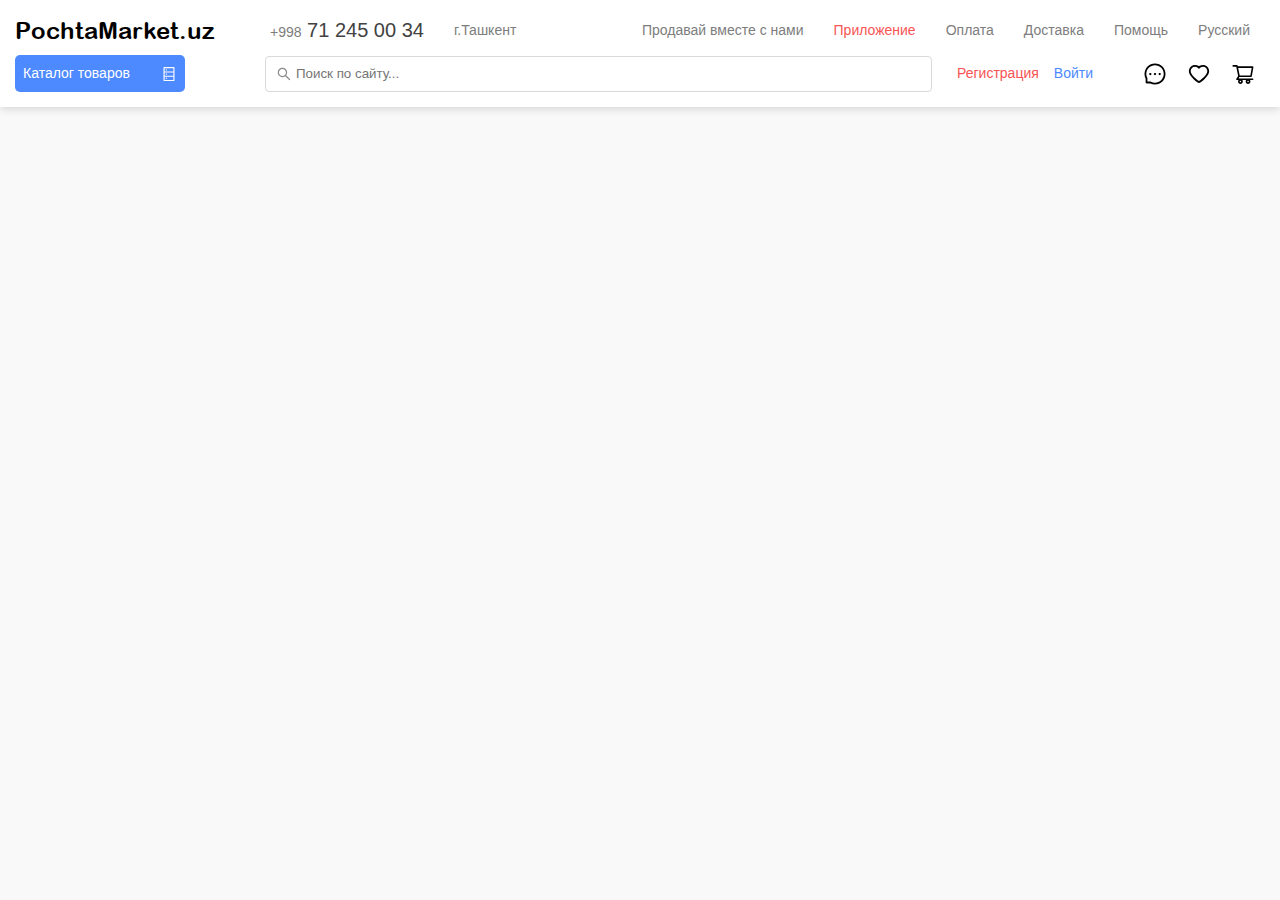
==== login.html @ d6df031e "1" ====
<!DOCTYPE html>
<html lang="ru">

<head>
    <meta name="viewport" content="width=device-width, initial-scale=1, shrink-to-fit=no">
    <link rel="stylesheet" href="css/grid.css">
    <link rel="stylesheet" href="css/main.css">
    <link rel="stylesheet" href="css/responsive.css">
    <title>PochtaShop</title>
</head>

<body>
    <header class="header">
        <div class="header-container">
            <a href="#" class="navbar-toggle">
                <svg xmlns="http://www.w3.org/2000/svg" class="icon icon-tabler icon-tabler-align-justified" width="36" height="36" viewBox="0 0 24 24" stroke-width="1.5" stroke="#2c3e50" fill="none" stroke-linecap="round" stroke-linejoin="round">
                    <path stroke="none" d="M0 0h24v24H0z" />
                    <line x1="4" y1="6" x2="20" y2="6" />
                    <line x1="4" y1="12" x2="20" y2="12" />
                    <line x1="4" y1="18" x2="20" y2="18" />
                </svg></a>
            <div class="top-bar">
                <a href="#" class="logo">PochtaMarket.uz</a>
                <a href="#" class="tel"><small>+998</small> 71 245 00 34</a>
                <a href="#" class="lang">г.Ташкент</a>
                <ul class="menu">
                    <li><a href="#">Продавай вместе с нами</a></li>
                    <li><a class="red" href="#">Приложение</a></li>
                    <li><a href="#">Оплата</a></li>
                    <li><a href="#">Доставка</a></li>
                    <li><a href="#">Помощь</a></li>
                    <li><a href="#">Русский</a></li>
                </ul>
            </div>
            <div class="down-bar">
                <a class="catalog_btn" href="#"><span>Каталог товаров</span><img src="img/database.svg" alt=""></a>
                <input type="text" class="search_input" placeholder="Поиск по сайту...">
                <ul class="menu-down">
                    <li class="reg"><a class="red" href="#">Регистрация</a></li>
                    <li class="login"><a class="blue" href="#">Войти</a></li>
                    <li class="search_btn"><a href="#"><img src="img/search1.svg" alt=""></a></li>
                    <li class="ml-40"><a href="#"><img src="img/message.svg" alt=""></a></li>
                    <li><a href="#"><img src="img/heart.svg" alt=""></a></li>
                    <li><a href="#"><img src="img/cart.svg" alt=""></a></li>
                </ul>
                <div class="categories-menu">
                    <div class="categories-menu-wrap">
                        <div class="categories-menu-wrap1">
                            <div class="categories-menu-block">
                                <div class="categories-menu-link have-child"><a class="active" href="#">Электроника</a></div>
                                <div class="categories-menu-link have-child"><a href="#">Бытовая техника</a></div>
                                <div class="categories-menu-link have-child"><a href="#">Детские товары </a></div>
                                <div class="categories-menu-link have-child"><a href="#">Зоотовары</a></div>
                                <div class="categories-menu-link have-child"><a href="#">Товары для дома</a></div>
                                <div class="categories-menu-link have-child"><a href="#">Красота и уход</a></div>
                                <div class="categories-menu-link have-child"><a href="#">Автотовары</a></div>
                                <div class="categories-menu-link have-child"><a href="#">Дача, сезонные товары</a></div>
                                <div class="categories-menu-link"><a href="#">Строительство и ремонт</a></div>
                                <div class="categories-menu-link"><a href="#">Спорт и активный отдых</a></div>
                                <div class="categories-menu-link"><a href="#">Книги, хобби, канцелярия</a></div>
                            </div>
                            <div class="categories-menu-block">
                                <div class="categories-menu-link have-child"><a class="active" href="#">Электроника</a></div>
                                <div class="categories-menu-link have-child"><a href="#">Бытовая техника</a></div>
                                <div class="categories-menu-link have-child"><a href="#">Детские товары </a></div>
                                <div class="categories-menu-link have-child"><a href="#">Зоотовары</a></div>
                                <div class="categories-menu-link have-child"><a href="#">Товары для дома</a></div>
                                <div class="categories-menu-link have-child"><a href="#">Красота и уход</a></div>
                                <div class="categories-menu-link have-child"><a href="#">Автотовары</a></div>
                                <div class="categories-menu-link"><a href="#">Дача, сезонные товары</a></div>
                                <div class="categories-menu-link"><a href="#">Строительство и ремонт</a></div>
                                <div class="categories-menu-link"><a href="#">Спорт и активный отдых</a></div>
                                <div class="categories-menu-link"><a href="#">Книги, хобби, канцелярия</a></div>
                            </div>
                            <div class="categories-menu-block">
                                <div class="categories-menu-link"><a href="#">Электроника</a></div>
                                <div class="categories-menu-link"><a href="#">Бытовая техника</a></div>
                                <div class="categories-menu-link"><a href="#">Детские товары </a></div>
                                <div class="categories-menu-link"><a href="#">Зоотовары</a></div>
                                <div class="categories-menu-link"><a href="#">Товары для дома</a></div>
                                <div class="categories-menu-link"><a href="#">Красота и уход</a></div>
                                <div class="categories-menu-link"><a href="#">Автотовары</a></div>
                                <div class="categories-menu-link"><a href="#">Дача, сезонные товары</a></div>
                                <div class="categories-menu-link"><a href="#">Строительство и ремонт</a></div>
                                <div class="categories-menu-link"><a href="#">Спорт и активный отдых</a></div>
                                <div class="categories-menu-link"><a href="#">Книги, хобби, канцелярия</a></div>
                            </div>
                        </div>
                    </div>
                </div>
            </div>
        </div>
        <div class="search-block">
            <div class="search-form">
                <form>
                    <input type="search" placeholder="Поиск по сайту..." class="form-control">
                    <a class="search-close"><svg xmlns="http://www.w3.org/2000/svg" class="icon icon-tabler icon-tabler-x" width="24" height="24" viewBox="0 0 24 24" stroke-width="1" stroke="#000000" fill="none" stroke-linecap="round" stroke-linejoin="round">
                        <path stroke="none" d="M0 0h24v24H0z" />
                        <line x1="18" y1="6" x2="6" y2="18" />
                        <line x1="6" y1="6" x2="18" y2="18" />
                    </svg></a>
                </form>
            </div>
            <div class="search-result active" >
                <div class="search-result-group">
                    <div class="group-items"><a href="#"><span>Шлепанцы, сабо и мюли женские </span><mark>Ef</mark><span>fa</span></a><a href="#"><span>Строительная техника </span><mark>Ef</mark><span>ko</span></a><a href="#"><span>Субстраты для растений Ultra </span><mark>Ef</mark><span>fect</span></a><a href="#"><span>Сандалии мужские </span><mark>Ef</mark><span>fa</span></a><a href="#"><span>Фотоаппараты Canon EOS 250D </span><mark>EF</mark><span>-S 18-55 IS STM</span></a><a href="#"><span>Фотоаппараты Canon EOS M100 </span><mark>EF</mark><span>-M15-45 IS STM Kit</span></a><a href="#"><span>Беззеркальные фотоаппараты Canon EOS M100 </span><mark>EF</mark><span>-M15-45 IS STM Kit</span></a></div>
                </div>
            </div>
        </div>
        <div class="mobile-menu">
            <div class="toggle-block-backdrop"></div>
            <div class="top-nav">
                <div class="top-nav-close js-close-block"><svg xmlns="http://www.w3.org/2000/svg" class="icon icon-tabler icon-tabler-x" width="36" height="36" viewBox="0 0 24 24" stroke-width="1.5" stroke="#2c3e50" fill="none" stroke-linecap="round" stroke-linejoin="round">
                        <path stroke="none" d="M0 0h24v24H0z" />
                        <line x1="18" y1="6" x2="6" y2="18" />
                        <line x1="6" y1="6" x2="18" y2="18" />
                    </svg></div>
                <div class="top-nav-content">
                    <ul class="menu">
                        <li>
                            <div class="section-title"><a class="red" href="#">Регистрация</a></div>
                        </li>
                        <li>
                            <div class="section-title"><a class="blue" href="#">Войти</a></div>
                        </li>
                        <li class="top-delimeter"></li>
                        <li class="submenu-toggle">
                            <div class="section-title">
                                <a href="#" class="js-toggle-block ddl_menu_link">Электроника</a>
                            </div>
                            <div class="section-content">
                                <ul class="submenu">
                                    <li class="submenu-toggle">
                                        <div class="section-title">
                                            <a href="#" class="js-toggle-block ddl_menu_link">Электроника</a>
                                        </div>
                                        <div class="section-content">
                                            <ul class="submenu">
                                                <li>
                                                    <a href="#" class="section-title ddl_menu_link">Мобильные телефоны</a>
                                                </li>
                                                <li>
                                                    <a href="#" class="section-title ddl_menu_link">Мобильные телефоны</a>
                                                </li>
                                                <li>
                                                    <a href="#" class="section-title ddl_menu_link">Мобильные телефоны</a>
                                                </li>
                                                <li>
                                                    <a href="#" class="section-title ddl_menu_link">Мобильные телефоны</a>
                                                </li>
                                                <li>
                                                    <a href="#" class="section-title ddl_menu_link">Мобильные телефоны</a>
                                                </li>
                                                <li>
                                                    <a href="#" class="section-title ddl_menu_link">Мобильные телефоны</a>
                                                </li>
                                            </ul>
                                        </div>
                                    </li>
                                    <li class="submenu-toggle">
                                        <div class="section-title">
                                            <a href="#" class="js-toggle-block ddl_menu_link">Электроника</a>
                                        </div>
                                        <div class="section-content">
                                            <ul class="submenu">
                                                <li>
                                                    <a href="#" class="section-title ddl_menu_link">Мобильные телефоны</a>
                                                </li>
                                                <li>
                                                    <a href="#" class="section-title ddl_menu_link">Мобильные телефоны</a>
                                                </li>
                                                <li>
                                                    <a href="#" class="section-title ddl_menu_link">Мобильные телефоны</a>
                                                </li>
                                                <li>
                                                    <a href="#" class="section-title ddl_menu_link">Мобильные телефоны</a>
                                                </li>
                                                <li>
                                                    <a href="#" class="section-title ddl_menu_link">Мобильные телефоны</a>
                                                </li>
                                                <li>
                                                    <a href="#" class="section-title ddl_menu_link">Мобильные телефоны</a>
                                                </li>
                                            </ul>
                                        </div>
                                    </li>
                                    <li class="submenu-toggle">
                                        <div class="section-title">
                                            <a href="#" class="js-toggle-block ddl_menu_link">Электроника</a>
                                        </div>
                                        <div class="section-content">
                                            <ul class="submenu">
                                                <li>
                                                    <a href="#" class="section-title ddl_menu_link">Мобильные телефоны</a>
                                                </li>
                                                <li>
                                                    <a href="#" class="section-title ddl_menu_link">Мобильные телефоны</a>
                                                </li>
                                                <li>
                                                    <a href="#" class="section-title ddl_menu_link">Мобильные телефоны</a>
                                                </li>
                                                <li>
                                                    <a href="#" class="section-title ddl_menu_link">Мобильные телефоны</a>
                                                </li>
                                                <li>
                                                    <a href="#" class="section-title ddl_menu_link">Мобильные телефоны</a>
                                                </li>
                                                <li>
                                                    <a href="#" class="section-title ddl_menu_link">Мобильные телефоны</a>
                                                </li>
                                            </ul>
                                        </div>
                                    </li>
                                    <li class="submenu-toggle">
                                        <div class="section-title">
                                            <a href="#" class="js-toggle-block ddl_menu_link">Электроника</a>
                                        </div>
                                        <div class="section-content">
                                            <ul class="submenu">
                                                <li>
                                                    <a href="#" class="section-title ddl_menu_link">Мобильные телефоны</a>
                                                </li>
                                                <li>
                                                    <a href="#" class="section-title ddl_menu_link">Мобильные телефоны</a>
                                                </li>
                                                <li>
                                                    <a href="#" class="section-title ddl_menu_link">Мобильные телефоны</a>
                                                </li>
                                                <li>
                                                    <a href="#" class="section-title ddl_menu_link">Мобильные телефоны</a>
                                                </li>
                                                <li>
                                                    <a href="#" class="section-title ddl_menu_link">Мобильные телефоны</a>
                                                </li>
                                                <li>
                                                    <a href="#" class="section-title ddl_menu_link">Мобильные телефоны</a>
                                                </li>
                                            </ul>
                                        </div>
                                    </li>
                                </ul>
                            </div>
                        </li>
                        <li class="submenu-toggle">
                            <div class="section-title">
                                <a href="#" class="js-toggle-block ddl_menu_link">Электроника</a>
                            </div>
                            <div class="section-content">
                                <ul class="submenu">
                                    <li class="submenu-toggle">
                                        <div class="section-title">
                                            <a href="#" class="js-toggle-block ddl_menu_link">Электроника</a>
                                        </div>
                                        <div class="section-content">
                                            <ul class="submenu">
                                                <li>
                                                    <a href="#" class="section-title ddl_menu_link">Мобильные телефоны</a>
                                                </li>
                                                <li>
                                                    <a href="#" class="section-title ddl_menu_link">Мобильные телефоны</a>
                                                </li>
                                                <li>
                                                    <a href="#" class="section-title ddl_menu_link">Мобильные телефоны</a>
                                                </li>
                                                <li>
                                                    <a href="#" class="section-title ddl_menu_link">Мобильные телефоны</a>
                                                </li>
                                                <li>
                                                    <a href="#" class="section-title ddl_menu_link">Мобильные телефоны</a>
                                                </li>
                                                <li>
                                                    <a href="#" class="section-title ddl_menu_link">Мобильные телефоны</a>
                                                </li>
                                            </ul>
                                        </div>
                                    </li>
                                    <li class="submenu-toggle">
                                        <div class="section-title">
                                            <a href="#" class="js-toggle-block ddl_menu_link">Электроника</a>
                                        </div>
                                        <div class="section-content">
                                            <ul class="submenu">
                                                <li>
                                                    <a href="#" class="section-title ddl_menu_link">Мобильные телефоны</a>
                                                </li>
                                                <li>
                                                    <a href="#" class="section-title ddl_menu_link">Мобильные телефоны</a>
                                                </li>
                                                <li>
                                                    <a href="#" class="section-title ddl_menu_link">Мобильные телефоны</a>
                                                </li>
                                                <li>
                                                    <a href="#" class="section-title ddl_menu_link">Мобильные телефоны</a>
                                                </li>
                                                <li>
                                                    <a href="#" class="section-title ddl_menu_link">Мобильные телефоны</a>
                                                </li>
                                                <li>
                                                    <a href="#" class="section-title ddl_menu_link">Мобильные телефоны</a>
                                                </li>
                                            </ul>
                                        </div>
                                    </li>
                                    <li class="submenu-toggle">
                                        <div class="section-title">
                                            <a href="#" class="js-toggle-block ddl_menu_link">Электроника</a>
                                        </div>
                                        <div class="section-content">
                                            <ul class="submenu">
                                                <li>
                                                    <a href="#" class="section-title ddl_menu_link">Мобильные телефоны</a>
                                                </li>
                                                <li>
                                                    <a href="#" class="section-title ddl_menu_link">Мобильные телефоны</a>
                                                </li>
                                                <li>
                                                    <a href="#" class="section-title ddl_menu_link">Мобильные телефоны</a>
                                                </li>
                                                <li>
                                                    <a href="#" class="section-title ddl_menu_link">Мобильные телефоны</a>
                                                </li>
                                                <li>
                                                    <a href="#" class="section-title ddl_menu_link">Мобильные телефоны</a>
                                                </li>
                                                <li>
                                                    <a href="#" class="section-title ddl_menu_link">Мобильные телефоны</a>
                                                </li>
                                            </ul>
                                        </div>
                                    </li>
                                    <li class="submenu-toggle">
                                        <div class="section-title">
                                            <a href="#" class="js-toggle-block ddl_menu_link">Электроника</a>
                                        </div>
                                        <div class="section-content">
                                            <ul class="submenu">
                                                <li>
                                                    <a href="#" class="section-title ddl_menu_link">Мобильные телефоны</a>
                                                </li>
                                                <li>
                                                    <a href="#" class="section-title ddl_menu_link">Мобильные телефоны</a>
                                                </li>
                                                <li>
                                                    <a href="#" class="section-title ddl_menu_link">Мобильные телефоны</a>
                                                </li>
                                                <li>
                                                    <a href="#" class="section-title ddl_menu_link">Мобильные телефоны</a>
                                                </li>
                                                <li>
                                                    <a href="#" class="section-title ddl_menu_link">Мобильные телефоны</a>
                                                </li>
                                                <li>
                                                    <a href="#" class="section-title ddl_menu_link">Мобильные телефоны</a>
                                                </li>
                                            </ul>
                                        </div>
                                    </li>
                                </ul>
                            </div>
                        </li>
                        <li class="submenu-toggle">
                            <div class="section-title">
                                <a href="#" class="js-toggle-block ddl_menu_link">Электроника</a>
                            </div>
                            <div class="section-content">
                                <ul class="submenu">
                                    <li class="submenu-toggle">
                                        <div class="section-title">
                                            <a href="#" class="js-toggle-block ddl_menu_link">Электроника</a>
                                        </div>
                                        <div class="section-content">
                                            <ul class="submenu">
                                                <li>
                                                    <a href="#" class="section-title ddl_menu_link">Мобильные телефоны</a>
                                                </li>
                                                <li>
                                                    <a href="#" class="section-title ddl_menu_link">Мобильные телефоны</a>
                                                </li>
                                                <li>
                                                    <a href="#" class="section-title ddl_menu_link">Мобильные телефоны</a>
                                                </li>
                                                <li>
                                                    <a href="#" class="section-title ddl_menu_link">Мобильные телефоны</a>
                                                </li>
                                                <li>
                                                    <a href="#" class="section-title ddl_menu_link">Мобильные телефоны</a>
                                                </li>
                                                <li>
                                                    <a href="#" class="section-title ddl_menu_link">Мобильные телефоны</a>
                                                </li>
                                            </ul>
                                        </div>
                                    </li>
                                    <li class="submenu-toggle">
                                        <div class="section-title">
                                            <a href="#" class="js-toggle-block ddl_menu_link">Электроника</a>
                                        </div>
                                        <div class="section-content">
                                            <ul class="submenu">
                                                <li>
                                                    <a href="#" class="section-title ddl_menu_link">Мобильные телефоны</a>
                                                </li>
                                                <li>
                                                    <a href="#" class="section-title ddl_menu_link">Мобильные телефоны</a>
                                                </li>
                                                <li>
                                                    <a href="#" class="section-title ddl_menu_link">Мобильные телефоны</a>
                                                </li>
                                                <li>
                                                    <a href="#" class="section-title ddl_menu_link">Мобильные телефоны</a>
                                                </li>
                                                <li>
                                                    <a href="#" class="section-title ddl_menu_link">Мобильные телефоны</a>
                                                </li>
                                                <li>
                                                    <a href="#" class="section-title ddl_menu_link">Мобильные телефоны</a>
                                                </li>
                                            </ul>
                                        </div>
                                    </li>
                                    <li class="submenu-toggle">
                                        <div class="section-title">
                                            <a href="#" class="js-toggle-block ddl_menu_link">Электроника</a>
                                        </div>
                                        <div class="section-content">
                                            <ul class="submenu">
                                                <li>
                                                    <a href="#" class="section-title ddl_menu_link">Мобильные телефоны</a>
                                                </li>
                                                <li>
                                                    <a href="#" class="section-title ddl_menu_link">Мобильные телефоны</a>
                                                </li>
                                                <li>
                                                    <a href="#" class="section-title ddl_menu_link">Мобильные телефоны</a>
                                                </li>
                                                <li>
                                                    <a href="#" class="section-title ddl_menu_link">Мобильные телефоны</a>
                                                </li>
                                                <li>
                                                    <a href="#" class="section-title ddl_menu_link">Мобильные телефоны</a>
                                                </li>
                                                <li>
                                                    <a href="#" class="section-title ddl_menu_link">Мобильные телефоны</a>
                                                </li>
                                            </ul>
                                        </div>
                                    </li>
                                    <li class="submenu-toggle">
                                        <div class="section-title">
                                            <a href="#" class="js-toggle-block ddl_menu_link">Электроника</a>
                                        </div>
                                        <div class="section-content">
                                            <ul class="submenu">
                                                <li>
                                                    <a href="#" class="section-title ddl_menu_link">Мобильные телефоны</a>
                                                </li>
                                                <li>
                                                    <a href="#" class="section-title ddl_menu_link">Мобильные телефоны</a>
                                                </li>
                                                <li>
                                                    <a href="#" class="section-title ddl_menu_link">Мобильные телефоны</a>
                                                </li>
                                                <li>
                                                    <a href="#" class="section-title ddl_menu_link">Мобильные телефоны</a>
                                                </li>
                                                <li>
                                                    <a href="#" class="section-title ddl_menu_link">Мобильные телефоны</a>
                                                </li>
                                                <li>
                                                    <a href="#" class="section-title ddl_menu_link">Мобильные телефоны</a>
                                                </li>
                                            </ul>
                                        </div>
                                    </li>
                                </ul>
                            </div>
                        </li>
                        <li class="submenu-toggle">
                            <div class="section-title">
                                <a href="#" class="js-toggle-block ddl_menu_link">Электроника</a>
                            </div>
                            <div class="section-content">
                                <ul class="submenu">
                                    <li class="submenu-toggle">
                                        <div class="section-title">
                                            <a href="#" class="js-toggle-block ddl_menu_link">Электроника</a>
                                        </div>
                                        <div class="section-content">
                                            <ul class="submenu">
                                                <li>
                                                    <a href="#" class="section-title ddl_menu_link">Мобильные телефоны</a>
                                                </li>
                                                <li>
                                                    <a href="#" class="section-title ddl_menu_link">Мобильные телефоны</a>
                                                </li>
                                                <li>
                                                    <a href="#" class="section-title ddl_menu_link">Мобильные телефоны</a>
                                                </li>
                                                <li>
                                                    <a href="#" class="section-title ddl_menu_link">Мобильные телефоны</a>
                                                </li>
                                                <li>
                                                    <a href="#" class="section-title ddl_menu_link">Мобильные телефоны</a>
                                                </li>
                                                <li>
                                                    <a href="#" class="section-title ddl_menu_link">Мобильные телефоны</a>
                                                </li>
                                            </ul>
                                        </div>
                                    </li>
                                    <li class="submenu-toggle">
                                        <div class="section-title">
                                            <a href="#" class="js-toggle-block ddl_menu_link">Электроника</a>
                                        </div>
                                        <div class="section-content">
                                            <ul class="submenu">
                                                <li>
                                                    <a href="#" class="section-title ddl_menu_link">Мобильные телефоны</a>
                                                </li>
                                                <li>
                                                    <a href="#" class="section-title ddl_menu_link">Мобильные телефоны</a>
                                                </li>
                                                <li>
                                                    <a href="#" class="section-title ddl_menu_link">Мобильные телефоны</a>
                                                </li>
                                                <li>
                                                    <a href="#" class="section-title ddl_menu_link">Мобильные телефоны</a>
                                                </li>
                                                <li>
                                                    <a href="#" class="section-title ddl_menu_link">Мобильные телефоны</a>
                                                </li>
                                                <li>
                                                    <a href="#" class="section-title ddl_menu_link">Мобильные телефоны</a>
                                                </li>
                                            </ul>
                                        </div>
                                    </li>
                                    <li class="submenu-toggle">
                                        <div class="section-title">
                                            <a href="#" class="js-toggle-block ddl_menu_link">Электроника</a>
                                        </div>
                                        <div class="section-content">
                                            <ul class="submenu">
                                                <li>
                                                    <a href="#" class="section-title ddl_menu_link">Мобильные телефоны</a>
                                                </li>
                                                <li>
                                                    <a href="#" class="section-title ddl_menu_link">Мобильные телефоны</a>
                                                </li>
                                                <li>
                                                    <a href="#" class="section-title ddl_menu_link">Мобильные телефоны</a>
                                                </li>
                                                <li>
                                                    <a href="#" class="section-title ddl_menu_link">Мобильные телефоны</a>
                                                </li>
                                                <li>
                                                    <a href="#" class="section-title ddl_menu_link">Мобильные телефоны</a>
                                                </li>
                                                <li>
                                                    <a href="#" class="section-title ddl_menu_link">Мобильные телефоны</a>
                                                </li>
                                            </ul>
                                        </div>
                                    </li>
                                    <li class="submenu-toggle">
                                        <div class="section-title">
                                            <a href="#" class="js-toggle-block ddl_menu_link">Электроника</a>
                                        </div>
                                        <div class="section-content">
                                            <ul class="submenu">
                                                <li>
                                                    <a href="#" class="section-title ddl_menu_link">Мобильные телефоны</a>
                                                </li>
                                                <li>
                                                    <a href="#" class="section-title ddl_menu_link">Мобильные телефоны</a>
                                                </li>
                                                <li>
                                                    <a href="#" class="section-title ddl_menu_link">Мобильные телефоны</a>
                                                </li>
                                                <li>
                                                    <a href="#" class="section-title ddl_menu_link">Мобильные телефоны</a>
                                                </li>
                                                <li>
                                                    <a href="#" class="section-title ddl_menu_link">Мобильные телефоны</a>
                                                </li>
                                                <li>
                                                    <a href="#" class="section-title ddl_menu_link">Мобильные телефоны</a>
                                                </li>
                                            </ul>
                                        </div>
                                    </li>
                                </ul>
                            </div>
                        </li>
                        <li class="top-delimeter"></li>
                        <li>
                            <div class="section-title"><a href="#">Продавай вместе с нами</a></div>
                        </li>
                        <li>
                            <div class="section-title"><a href="#">Приложение</a></div>
                        </li>
                        <li>
                            <div class="section-title"><a href="#">Оплата</a></div>
                        </li>
                        <li>
                            <div class="section-title"><a href="#">Доставка</a></div>
                        </li>
                        <li>
                            <div class="section-title"><a href="#">Помощь</a></div>
                        </li>
                        <li class="top-delimeter"></li>
                        <li>
                            <div class="section-title"><a href="#">Русский</a></div>
                        </li>
                        <li class="top-delimeter"></li>
                        <li>
                            <div class="section-title"><a href="#">+998 71 245 00 34</a></div>
                        </li>
                        <li>
                            <div class="section-title"><a href="#">г.Ташкент</a></div>
                        </li>
                    </ul>
                </div>
            </div>
        </div>
    </header>
    <section class="login">
        <div class="container">

        </div>
    </section>
    <script src="js/main.js"></script>
</body>

</html>
---- css/grid.css ----
.sr-only {
  position: absolute;
  width: 1px;
  height: 1px;
  padding: 0;
  margin: -1px;
  overflow: hidden;
  clip: rect(0, 0, 0, 0);
  white-space: nowrap;
  border: 0; }

.sr-only-focusable:active, .sr-only-focusable:focus {
  position: static;
  width: auto;
  height: auto;
  overflow: visible;
  clip: auto;
  white-space: normal; }

/*!
 * Bootstrap Grid v4.4.1 (https://getbootstrap.com/)
 * Copyright 2011-2019 The Bootstrap Authors
 * Copyright 2011-2019 Twitter, Inc.
 * Licensed under MIT (https://github.com/twbs/bootstrap/blob/master/LICENSE)
 */
html {
  -webkit-box-sizing: border-box;
  box-sizing: border-box;
  -ms-overflow-style: scrollbar; }

*,
*::before,
*::after {
  -webkit-box-sizing: inherit;
  box-sizing: inherit; }

.container {
  width: 100%;
  padding-right: 15px;
  padding-left: 15px;
  margin-right: auto;
  margin-left: auto; }
  @media (min-width: 576px) {
    .container {
      max-width: 540px; } }
  @media (min-width: 768px) {
    .container {
      max-width: 720px; } }
  @media (min-width: 992px) {
    .container {
      max-width: 960px; } }
  @media (min-width: 1200px) {
    .container {
      max-width: 1140px; } }

.container-fluid, .container-sm, .container-md, .container-lg, .container-xl {
  width: 100%;
  padding-right: 15px;
  padding-left: 15px;
  margin-right: auto;
  margin-left: auto; }

@media (min-width: 576px) {
  .container, .container-sm {
    max-width: 540px; } }

@media (min-width: 768px) {
  .container, .container-sm, .container-md {
    max-width: 720px; } }

@media (min-width: 992px) {
  .container, .container-sm, .container-md, .container-lg {
    max-width: 960px; } }

@media (min-width: 1200px) {
  .container, .container-sm, .container-md, .container-lg, .container-xl {
    max-width: 1140px; } }

.row {
  display: -webkit-box;
  display: -webkit-flex;
  display: -ms-flexbox;
  display: flex;
  -webkit-flex-wrap: wrap;
  -ms-flex-wrap: wrap;
  flex-wrap: wrap;
  margin-right: -15px;
  margin-left: -15px; }

.no-gutters {
  margin-right: 0;
  margin-left: 0; }
  .no-gutters > .col,
  .no-gutters > [class*="col-"] {
    padding-right: 0;
    padding-left: 0; }

.col-1, .col-2, .col-3, .col-4, .col-5, .col-6, .col-7, .col-8, .col-9, .col-10, .col-11, .col-12, .col,
.col-auto, .col-sm-1, .col-sm-2, .col-sm-3, .col-sm-4, .col-sm-5, .col-sm-6, .col-sm-7, .col-sm-8, .col-sm-9, .col-sm-10, .col-sm-11, .col-sm-12, .col-sm,
.col-sm-auto, .col-md-1, .col-md-2, .col-md-3, .col-md-4, .col-md-5, .col-md-6, .col-md-7, .col-md-8, .col-md-9, .col-md-10, .col-md-11, .col-md-12, .col-md,
.col-md-auto, .col-lg-1, .col-lg-2, .col-lg-3, .col-lg-4, .col-lg-5, .col-lg-6, .col-lg-7, .col-lg-8, .col-lg-9, .col-lg-10, .col-lg-11, .col-lg-12, .col-lg,
.col-lg-auto, .col-xl-1, .col-xl-2, .col-xl-3, .col-xl-4, .col-xl-5, .col-xl-6, .col-xl-7, .col-xl-8, .col-xl-9, .col-xl-10, .col-xl-11, .col-xl-12, .col-xl,
.col-xl-auto {
  position: relative;
  width: 100%;
  padding-right: 15px;
  padding-left: 15px; }

.col {
  -webkit-flex-basis: 0;
  -ms-flex-preferred-size: 0;
  flex-basis: 0;
  -webkit-box-flex: 1;
  -webkit-flex-grow: 1;
  -ms-flex-positive: 1;
  flex-grow: 1;
  max-width: 100%; }

.row-cols-1 > * {
  -webkit-box-flex: 0;
  -webkit-flex: 0 0 100%;
  -ms-flex: 0 0 100%;
  flex: 0 0 100%;
  max-width: 100%; }

.row-cols-2 > * {
  -webkit-box-flex: 0;
  -webkit-flex: 0 0 50%;
  -ms-flex: 0 0 50%;
  flex: 0 0 50%;
  max-width: 50%; }

.row-cols-3 > * {
  -webkit-box-flex: 0;
  -webkit-flex: 0 0 33.33333%;
  -ms-flex: 0 0 33.33333%;
  flex: 0 0 33.33333%;
  max-width: 33.33333%; }

.row-cols-4 > * {
  -webkit-box-flex: 0;
  -webkit-flex: 0 0 25%;
  -ms-flex: 0 0 25%;
  flex: 0 0 25%;
  max-width: 25%; }

.row-cols-5 > * {
  -webkit-box-flex: 0;
  -webkit-flex: 0 0 20%;
  -ms-flex: 0 0 20%;
  flex: 0 0 20%;
  max-width: 20%; }

.row-cols-6 > * {
  -webkit-box-flex: 0;
  -webkit-flex: 0 0 16.66667%;
  -ms-flex: 0 0 16.66667%;
  flex: 0 0 16.66667%;
  max-width: 16.66667%; }

.col-auto {
  -webkit-box-flex: 0;
  -webkit-flex: 0 0 auto;
  -ms-flex: 0 0 auto;
  flex: 0 0 auto;
  width: auto;
  max-width: 100%; }

.col-1 {
  -webkit-box-flex: 0;
  -webkit-flex: 0 0 8.33333%;
  -ms-flex: 0 0 8.33333%;
  flex: 0 0 8.33333%;
  max-width: 8.33333%; }

.col-2 {
  -webkit-box-flex: 0;
  -webkit-flex: 0 0 16.66667%;
  -ms-flex: 0 0 16.66667%;
  flex: 0 0 16.66667%;
  max-width: 16.66667%; }

.col-3 {
  -webkit-box-flex: 0;
  -webkit-flex: 0 0 25%;
  -ms-flex: 0 0 25%;
  flex: 0 0 25%;
  max-width: 25%; }

.col-4 {
  -webkit-box-flex: 0;
  -webkit-flex: 0 0 33.33333%;
  -ms-flex: 0 0 33.33333%;
  flex: 0 0 33.33333%;
  max-width: 33.33333%; }

.col-5 {
  -webkit-box-flex: 0;
  -webkit-flex: 0 0 41.66667%;
  -ms-flex: 0 0 41.66667%;
  flex: 0 0 41.66667%;
  max-width: 41.66667%; }

.col-6 {
  -webkit-box-flex: 0;
  -webkit-flex: 0 0 50%;
  -ms-flex: 0 0 50%;
  flex: 0 0 50%;
  max-width: 50%; }

.col-7 {
  -webkit-box-flex: 0;
  -webkit-flex: 0 0 58.33333%;
  -ms-flex: 0 0 58.33333%;
  flex: 0 0 58.33333%;
  max-width: 58.33333%; }

.col-8 {
  -webkit-box-flex: 0;
  -webkit-flex: 0 0 66.66667%;
  -ms-flex: 0 0 66.66667%;
  flex: 0 0 66.66667%;
  max-width: 66.66667%; }

.col-9 {
  -webkit-box-flex: 0;
  -webkit-flex: 0 0 75%;
  -ms-flex: 0 0 75%;
  flex: 0 0 75%;
  max-width: 75%; }

.col-10 {
  -webkit-box-flex: 0;
  -webkit-flex: 0 0 83.33333%;
  -ms-flex: 0 0 83.33333%;
  flex: 0 0 83.33333%;
  max-width: 83.33333%; }

.col-11 {
  -webkit-box-flex: 0;
  -webkit-flex: 0 0 91.66667%;
  -ms-flex: 0 0 91.66667%;
  flex: 0 0 91.66667%;
  max-width: 91.66667%; }

.col-12 {
  -webkit-box-flex: 0;
  -webkit-flex: 0 0 100%;
  -ms-flex: 0 0 100%;
  flex: 0 0 100%;
  max-width: 100%; }

.order-first {
  -webkit-box-ordinal-group: 0;
  -webkit-order: -1;
  -ms-flex-order: -1;
  order: -1; }

.order-last {
  -webkit-box-ordinal-group: 14;
  -webkit-order: 13;
  -ms-flex-order: 13;
  order: 13; }

.order-0 {
  -webkit-box-ordinal-group: 1;
  -webkit-order: 0;
  -ms-flex-order: 0;
  order: 0; }

.order-1 {
  -webkit-box-ordinal-group: 2;
  -webkit-order: 1;
  -ms-flex-order: 1;
  order: 1; }

.order-2 {
  -webkit-box-ordinal-group: 3;
  -webkit-order: 2;
  -ms-flex-order: 2;
  order: 2; }

.order-3 {
  -webkit-box-ordinal-group: 4;
  -webkit-order: 3;
  -ms-flex-order: 3;
  order: 3; }

.order-4 {
  -webkit-box-ordinal-group: 5;
  -webkit-order: 4;
  -ms-flex-order: 4;
  order: 4; }

.order-5 {
  -webkit-box-ordinal-group: 6;
  -webkit-order: 5;
  -ms-flex-order: 5;
  order: 5; }

.order-6 {
  -webkit-box-ordinal-group: 7;
  -webkit-order: 6;
  -ms-flex-order: 6;
  order: 6; }

.order-7 {
  -webkit-box-ordinal-group: 8;
  -webkit-order: 7;
  -ms-flex-order: 7;
  order: 7; }

.order-8 {
  -webkit-box-ordinal-group: 9;
  -webkit-order: 8;
  -ms-flex-order: 8;
  order: 8; }

.order-9 {
  -webkit-box-ordinal-group: 10;
  -webkit-order: 9;
  -ms-flex-order: 9;
  order: 9; }

.order-10 {
  -webkit-box-ordinal-group: 11;
  -webkit-order: 10;
  -ms-flex-order: 10;
  order: 10; }

.order-11 {
  -webkit-box-ordinal-group: 12;
  -webkit-order: 11;
  -ms-flex-order: 11;
  order: 11; }

.order-12 {
  -webkit-box-ordinal-group: 13;
  -webkit-order: 12;
  -ms-flex-order: 12;
  order: 12; }

.offset-1 {
  margin-left: 8.33333%; }

.offset-2 {
  margin-left: 16.66667%; }

.offset-3 {
  margin-left: 25%; }

.offset-4 {
  margin-left: 33.33333%; }

.offset-5 {
  margin-left: 41.66667%; }

.offset-6 {
  margin-left: 50%; }

.offset-7 {
  margin-left: 58.33333%; }

.offset-8 {
  margin-left: 66.66667%; }

.offset-9 {
  margin-left: 75%; }

.offset-10 {
  margin-left: 83.33333%; }

.offset-11 {
  margin-left: 91.66667%; }

@media (min-width: 576px) {
  .col-sm {
    -webkit-flex-basis: 0;
    -ms-flex-preferred-size: 0;
    flex-basis: 0;
    -webkit-box-flex: 1;
    -webkit-flex-grow: 1;
    -ms-flex-positive: 1;
    flex-grow: 1;
    max-width: 100%; }
  .row-cols-sm-1 > * {
    -webkit-box-flex: 0;
    -webkit-flex: 0 0 100%;
    -ms-flex: 0 0 100%;
    flex: 0 0 100%;
    max-width: 100%; }
  .row-cols-sm-2 > * {
    -webkit-box-flex: 0;
    -webkit-flex: 0 0 50%;
    -ms-flex: 0 0 50%;
    flex: 0 0 50%;
    max-width: 50%; }
  .row-cols-sm-3 > * {
    -webkit-box-flex: 0;
    -webkit-flex: 0 0 33.33333%;
    -ms-flex: 0 0 33.33333%;
    flex: 0 0 33.33333%;
    max-width: 33.33333%; }
  .row-cols-sm-4 > * {
    -webkit-box-flex: 0;
    -webkit-flex: 0 0 25%;
    -ms-flex: 0 0 25%;
    flex: 0 0 25%;
    max-width: 25%; }
  .row-cols-sm-5 > * {
    -webkit-box-flex: 0;
    -webkit-flex: 0 0 20%;
    -ms-flex: 0 0 20%;
    flex: 0 0 20%;
    max-width: 20%; }
  .row-cols-sm-6 > * {
    -webkit-box-flex: 0;
    -webkit-flex: 0 0 16.66667%;
    -ms-flex: 0 0 16.66667%;
    flex: 0 0 16.66667%;
    max-width: 16.66667%; }
  .col-sm-auto {
    -webkit-box-flex: 0;
    -webkit-flex: 0 0 auto;
    -ms-flex: 0 0 auto;
    flex: 0 0 auto;
    width: auto;
    max-width: 100%; }
  .col-sm-1 {
    -webkit-box-flex: 0;
    -webkit-flex: 0 0 8.33333%;
    -ms-flex: 0 0 8.33333%;
    flex: 0 0 8.33333%;
    max-width: 8.33333%; }
  .col-sm-2 {
    -webkit-box-flex: 0;
    -webkit-flex: 0 0 16.66667%;
    -ms-flex: 0 0 16.66667%;
    flex: 0 0 16.66667%;
    max-width: 16.66667%; }
  .col-sm-3 {
    -webkit-box-flex: 0;
    -webkit-flex: 0 0 25%;
    -ms-flex: 0 0 25%;
    flex: 0 0 25%;
    max-width: 25%; }
  .col-sm-4 {
    -webkit-box-flex: 0;
    -webkit-flex: 0 0 33.33333%;
    -ms-flex: 0 0 33.33333%;
    flex: 0 0 33.33333%;
    max-width: 33.33333%; }
  .col-sm-5 {
    -webkit-box-flex: 0;
    -webkit-flex: 0 0 41.66667%;
    -ms-flex: 0 0 41.66667%;
    flex: 0 0 41.66667%;
    max-width: 41.66667%; }
  .col-sm-6 {
    -webkit-box-flex: 0;
    -webkit-flex: 0 0 50%;
    -ms-flex: 0 0 50%;
    flex: 0 0 50%;
    max-width: 50%; }
  .col-sm-7 {
    -webkit-box-flex: 0;
    -webkit-flex: 0 0 58.33333%;
    -ms-flex: 0 0 58.33333%;
    flex: 0 0 58.33333%;
    max-width: 58.33333%; }
  .col-sm-8 {
    -webkit-box-flex: 0;
    -webkit-flex: 0 0 66.66667%;
    -ms-flex: 0 0 66.66667%;
    flex: 0 0 66.66667%;
    max-width: 66.66667%; }
  .col-sm-9 {
    -webkit-box-flex: 0;
    -webkit-flex: 0 0 75%;
    -ms-flex: 0 0 75%;
    flex: 0 0 75%;
    max-width: 75%; }
  .col-sm-10 {
    -webkit-box-flex: 0;
    -webkit-flex: 0 0 83.33333%;
    -ms-flex: 0 0 83.33333%;
    flex: 0 0 83.33333%;
    max-width: 83.33333%; }
  .col-sm-11 {
    -webkit-box-flex: 0;
    -webkit-flex: 0 0 91.66667%;
    -ms-flex: 0 0 91.66667%;
    flex: 0 0 91.66667%;
    max-width: 91.66667%; }
  .col-sm-12 {
    -webkit-box-flex: 0;
    -webkit-flex: 0 0 100%;
    -ms-flex: 0 0 100%;
    flex: 0 0 100%;
    max-width: 100%; }
  .order-sm-first {
    -webkit-box-ordinal-group: 0;
    -webkit-order: -1;
    -ms-flex-order: -1;
    order: -1; }
  .order-sm-last {
    -webkit-box-ordinal-group: 14;
    -webkit-order: 13;
    -ms-flex-order: 13;
    order: 13; }
  .order-sm-0 {
    -webkit-box-ordinal-group: 1;
    -webkit-order: 0;
    -ms-flex-order: 0;
    order: 0; }
  .order-sm-1 {
    -webkit-box-ordinal-group: 2;
    -webkit-order: 1;
    -ms-flex-order: 1;
    order: 1; }
  .order-sm-2 {
    -webkit-box-ordinal-group: 3;
    -webkit-order: 2;
    -ms-flex-order: 2;
    order: 2; }
  .order-sm-3 {
    -webkit-box-ordinal-group: 4;
    -webkit-order: 3;
    -ms-flex-order: 3;
    order: 3; }
  .order-sm-4 {
    -webkit-box-ordinal-group: 5;
    -webkit-order: 4;
    -ms-flex-order: 4;
    order: 4; }
  .order-sm-5 {
    -webkit-box-ordinal-group: 6;
    -webkit-order: 5;
    -ms-flex-order: 5;
    order: 5; }
  .order-sm-6 {
    -webkit-box-ordinal-group: 7;
    -webkit-order: 6;
    -ms-flex-order: 6;
    order: 6; }
  .order-sm-7 {
    -webkit-box-ordinal-group: 8;
    -webkit-order: 7;
    -ms-flex-order: 7;
    order: 7; }
  .order-sm-8 {
    -webkit-box-ordinal-group: 9;
    -webkit-order: 8;
    -ms-flex-order: 8;
    order: 8; }
  .order-sm-9 {
    -webkit-box-ordinal-group: 10;
    -webkit-order: 9;
    -ms-flex-order: 9;
    order: 9; }
  .order-sm-10 {
    -webkit-box-ordinal-group: 11;
    -webkit-order: 10;
    -ms-flex-order: 10;
    order: 10; }
  .order-sm-11 {
    -webkit-box-ordinal-group: 12;
    -webkit-order: 11;
    -ms-flex-order: 11;
    order: 11; }
  .order-sm-12 {
    -webkit-box-ordinal-group: 13;
    -webkit-order: 12;
    -ms-flex-order: 12;
    order: 12; }
  .offset-sm-0 {
    margin-left: 0; }
  .offset-sm-1 {
    margin-left: 8.33333%; }
  .offset-sm-2 {
    margin-left: 16.66667%; }
  .offset-sm-3 {
    margin-left: 25%; }
  .offset-sm-4 {
    margin-left: 33.33333%; }
  .offset-sm-5 {
    margin-left: 41.66667%; }
  .offset-sm-6 {
    margin-left: 50%; }
  .offset-sm-7 {
    margin-left: 58.33333%; }
  .offset-sm-8 {
    margin-left: 66.66667%; }
  .offset-sm-9 {
    margin-left: 75%; }
  .offset-sm-10 {
    margin-left: 83.33333%; }
  .offset-sm-11 {
    margin-left: 91.66667%; } }

@media (min-width: 768px) {
  .col-md {
    -webkit-flex-basis: 0;
    -ms-flex-preferred-size: 0;
    flex-basis: 0;
    -webkit-box-flex: 1;
    -webkit-flex-grow: 1;
    -ms-flex-positive: 1;
    flex-grow: 1;
    max-width: 100%; }
  .row-cols-md-1 > * {
    -webkit-box-flex: 0;
    -webkit-flex: 0 0 100%;
    -ms-flex: 0 0 100%;
    flex: 0 0 100%;
    max-width: 100%; }
  .row-cols-md-2 > * {
    -webkit-box-flex: 0;
    -webkit-flex: 0 0 50%;
    -ms-flex: 0 0 50%;
    flex: 0 0 50%;
    max-width: 50%; }
  .row-cols-md-3 > * {
    -webkit-box-flex: 0;
    -webkit-flex: 0 0 33.33333%;
    -ms-flex: 0 0 33.33333%;
    flex: 0 0 33.33333%;
    max-width: 33.33333%; }
  .row-cols-md-4 > * {
    -webkit-box-flex: 0;
    -webkit-flex: 0 0 25%;
    -ms-flex: 0 0 25%;
    flex: 0 0 25%;
    max-width: 25%; }
  .row-cols-md-5 > * {
    -webkit-box-flex: 0;
    -webkit-flex: 0 0 20%;
    -ms-flex: 0 0 20%;
    flex: 0 0 20%;
    max-width: 20%; }
  .row-cols-md-6 > * {
    -webkit-box-flex: 0;
    -webkit-flex: 0 0 16.66667%;
    -ms-flex: 0 0 16.66667%;
    flex: 0 0 16.66667%;
    max-width: 16.66667%; }
  .col-md-auto {
    -webkit-box-flex: 0;
    -webkit-flex: 0 0 auto;
    -ms-flex: 0 0 auto;
    flex: 0 0 auto;
    width: auto;
    max-width: 100%; }
  .col-md-1 {
    -webkit-box-flex: 0;
    -webkit-flex: 0 0 8.33333%;
    -ms-flex: 0 0 8.33333%;
    flex: 0 0 8.33333%;
    max-width: 8.33333%; }
  .col-md-2 {
    -webkit-box-flex: 0;
    -webkit-flex: 0 0 16.66667%;
    -ms-flex: 0 0 16.66667%;
    flex: 0 0 16.66667%;
    max-width: 16.66667%; }
  .col-md-3 {
    -webkit-box-flex: 0;
    -webkit-flex: 0 0 25%;
    -ms-flex: 0 0 25%;
    flex: 0 0 25%;
    max-width: 25%; }
  .col-md-4 {
    -webkit-box-flex: 0;
    -webkit-flex: 0 0 33.33333%;
    -ms-flex: 0 0 33.33333%;
    flex: 0 0 33.33333%;
    max-width: 33.33333%; }
  .col-md-5 {
    -webkit-box-flex: 0;
    -webkit-flex: 0 0 41.66667%;
    -ms-flex: 0 0 41.66667%;
    flex: 0 0 41.66667%;
    max-width: 41.66667%; }
  .col-md-6 {
    -webkit-box-flex: 0;
    -webkit-flex: 0 0 50%;
    -ms-flex: 0 0 50%;
    flex: 0 0 50%;
    max-width: 50%; }
  .col-md-7 {
    -webkit-box-flex: 0;
    -webkit-flex: 0 0 58.33333%;
    -ms-flex: 0 0 58.33333%;
    flex: 0 0 58.33333%;
    max-width: 58.33333%; }
  .col-md-8 {
    -webkit-box-flex: 0;
    -webkit-flex: 0 0 66.66667%;
    -ms-flex: 0 0 66.66667%;
    flex: 0 0 66.66667%;
    max-width: 66.66667%; }
  .col-md-9 {
    -webkit-box-flex: 0;
    -webkit-flex: 0 0 75%;
    -ms-flex: 0 0 75%;
    flex: 0 0 75%;
    max-width: 75%; }
  .col-md-10 {
    -webkit-box-flex: 0;
    -webkit-flex: 0 0 83.33333%;
    -ms-flex: 0 0 83.33333%;
    flex: 0 0 83.33333%;
    max-width: 83.33333%; }
  .col-md-11 {
    -webkit-box-flex: 0;
    -webkit-flex: 0 0 91.66667%;
    -ms-flex: 0 0 91.66667%;
    flex: 0 0 91.66667%;
    max-width: 91.66667%; }
  .col-md-12 {
    -webkit-box-flex: 0;
    -webkit-flex: 0 0 100%;
    -ms-flex: 0 0 100%;
    flex: 0 0 100%;
    max-width: 100%; }
  .order-md-first {
    -webkit-box-ordinal-group: 0;
    -webkit-order: -1;
    -ms-flex-order: -1;
    order: -1; }
  .order-md-last {
    -webkit-box-ordinal-group: 14;
    -webkit-order: 13;
    -ms-flex-order: 13;
    order: 13; }
  .order-md-0 {
    -webkit-box-ordinal-group: 1;
    -webkit-order: 0;
    -ms-flex-order: 0;
    order: 0; }
  .order-md-1 {
    -webkit-box-ordinal-group: 2;
    -webkit-order: 1;
    -ms-flex-order: 1;
    order: 1; }
  .order-md-2 {
    -webkit-box-ordinal-group: 3;
    -webkit-order: 2;
    -ms-flex-order: 2;
    order: 2; }
  .order-md-3 {
    -webkit-box-ordinal-group: 4;
    -webkit-order: 3;
    -ms-flex-order: 3;
    order: 3; }
  .order-md-4 {
    -webkit-box-ordinal-group: 5;
    -webkit-order: 4;
    -ms-flex-order: 4;
    order: 4; }
  .order-md-5 {
    -webkit-box-ordinal-group: 6;
    -webkit-order: 5;
    -ms-flex-order: 5;
    order: 5; }
  .order-md-6 {
    -webkit-box-ordinal-group: 7;
    -webkit-order: 6;
    -ms-flex-order: 6;
    order: 6; }
  .order-md-7 {
    -webkit-box-ordinal-group: 8;
    -webkit-order: 7;
    -ms-flex-order: 7;
    order: 7; }
  .order-md-8 {
    -webkit-box-ordinal-group: 9;
    -webkit-order: 8;
    -ms-flex-order: 8;
    order: 8; }
  .order-md-9 {
    -webkit-box-ordinal-group: 10;
    -webkit-order: 9;
    -ms-flex-order: 9;
    order: 9; }
  .order-md-10 {
    -webkit-box-ordinal-group: 11;
    -webkit-order: 10;
    -ms-flex-order: 10;
    order: 10; }
  .order-md-11 {
    -webkit-box-ordinal-group: 12;
    -webkit-order: 11;
    -ms-flex-order: 11;
    order: 11; }
  .order-md-12 {
    -webkit-box-ordinal-group: 13;
    -webkit-order: 12;
    -ms-flex-order: 12;
    order: 12; }
  .offset-md-0 {
    margin-left: 0; }
  .offset-md-1 {
    margin-left: 8.33333%; }
  .offset-md-2 {
    margin-left: 16.66667%; }
  .offset-md-3 {
    margin-left: 25%; }
  .offset-md-4 {
    margin-left: 33.33333%; }
  .offset-md-5 {
    margin-left: 41.66667%; }
  .offset-md-6 {
    margin-left: 50%; }
  .offset-md-7 {
    margin-left: 58.33333%; }
  .offset-md-8 {
    margin-left: 66.66667%; }
  .offset-md-9 {
    margin-left: 75%; }
  .offset-md-10 {
    margin-left: 83.33333%; }
  .offset-md-11 {
    margin-left: 91.66667%; } }

@media (min-width: 992px) {
  .col-lg {
    -webkit-flex-basis: 0;
    -ms-flex-preferred-size: 0;
    flex-basis: 0;
    -webkit-box-flex: 1;
    -webkit-flex-grow: 1;
    -ms-flex-positive: 1;
    flex-grow: 1;
    max-width: 100%; }
  .row-cols-lg-1 > * {
    -webkit-box-flex: 0;
    -webkit-flex: 0 0 100%;
    -ms-flex: 0 0 100%;
    flex: 0 0 100%;
    max-width: 100%; }
  .row-cols-lg-2 > * {
    -webkit-box-flex: 0;
    -webkit-flex: 0 0 50%;
    -ms-flex: 0 0 50%;
    flex: 0 0 50%;
    max-width: 50%; }
  .row-cols-lg-3 > * {
    -webkit-box-flex: 0;
    -webkit-flex: 0 0 33.33333%;
    -ms-flex: 0 0 33.33333%;
    flex: 0 0 33.33333%;
    max-width: 33.33333%; }
  .row-cols-lg-4 > * {
    -webkit-box-flex: 0;
    -webkit-flex: 0 0 25%;
    -ms-flex: 0 0 25%;
    flex: 0 0 25%;
    max-width: 25%; }
  .row-cols-lg-5 > * {
    -webkit-box-flex: 0;
    -webkit-flex: 0 0 20%;
    -ms-flex: 0 0 20%;
    flex: 0 0 20%;
    max-width: 20%; }
  .row-cols-lg-6 > * {
    -webkit-box-flex: 0;
    -webkit-flex: 0 0 16.66667%;
    -ms-flex: 0 0 16.66667%;
    flex: 0 0 16.66667%;
    max-width: 16.66667%; }
  .col-lg-auto {
    -webkit-box-flex: 0;
    -webkit-flex: 0 0 auto;
    -ms-flex: 0 0 auto;
    flex: 0 0 auto;
    width: auto;
    max-width: 100%; }
  .col-lg-1 {
    -webkit-box-flex: 0;
    -webkit-flex: 0 0 8.33333%;
    -ms-flex: 0 0 8.33333%;
    flex: 0 0 8.33333%;
    max-width: 8.33333%; }
  .col-lg-2 {
    -webkit-box-flex: 0;
    -webkit-flex: 0 0 16.66667%;
    -ms-flex: 0 0 16.66667%;
    flex: 0 0 16.66667%;
    max-width: 16.66667%; }
  .col-lg-3 {
    -webkit-box-flex: 0;
    -webkit-flex: 0 0 25%;
    -ms-flex: 0 0 25%;
    flex: 0 0 25%;
    max-width: 25%; }
  .col-lg-4 {
    -webkit-box-flex: 0;
    -webkit-flex: 0 0 33.33333%;
    -ms-flex: 0 0 33.33333%;
    flex: 0 0 33.33333%;
    max-width: 33.33333%; }
  .col-lg-5 {
    -webkit-box-flex: 0;
    -webkit-flex: 0 0 41.66667%;
    -ms-flex: 0 0 41.66667%;
    flex: 0 0 41.66667%;
    max-width: 41.66667%; }
  .col-lg-6 {
    -webkit-box-flex: 0;
    -webkit-flex: 0 0 50%;
    -ms-flex: 0 0 50%;
    flex: 0 0 50%;
    max-width: 50%; }
  .col-lg-7 {
    -webkit-box-flex: 0;
    -webkit-flex: 0 0 58.33333%;
    -ms-flex: 0 0 58.33333%;
    flex: 0 0 58.33333%;
    max-width: 58.33333%; }
  .col-lg-8 {
    -webkit-box-flex: 0;
    -webkit-flex: 0 0 66.66667%;
    -ms-flex: 0 0 66.66667%;
    flex: 0 0 66.66667%;
    max-width: 66.66667%; }
  .col-lg-9 {
    -webkit-box-flex: 0;
    -webkit-flex: 0 0 75%;
    -ms-flex: 0 0 75%;
    flex: 0 0 75%;
    max-width: 75%; }
  .col-lg-10 {
    -webkit-box-flex: 0;
    -webkit-flex: 0 0 83.33333%;
    -ms-flex: 0 0 83.33333%;
    flex: 0 0 83.33333%;
    max-width: 83.33333%; }
  .col-lg-11 {
    -webkit-box-flex: 0;
    -webkit-flex: 0 0 91.66667%;
    -ms-flex: 0 0 91.66667%;
    flex: 0 0 91.66667%;
    max-width: 91.66667%; }
  .col-lg-12 {
    -webkit-box-flex: 0;
    -webkit-flex: 0 0 100%;
    -ms-flex: 0 0 100%;
    flex: 0 0 100%;
    max-width: 100%; }
  .order-lg-first {
    -webkit-box-ordinal-group: 0;
    -webkit-order: -1;
    -ms-flex-order: -1;
    order: -1; }
  .order-lg-last {
    -webkit-box-ordinal-group: 14;
    -webkit-order: 13;
    -ms-flex-order: 13;
    order: 13; }
  .order-lg-0 {
    -webkit-box-ordinal-group: 1;
    -webkit-order: 0;
    -ms-flex-order: 0;
    order: 0; }
  .order-lg-1 {
    -webkit-box-ordinal-group: 2;
    -webkit-order: 1;
    -ms-flex-order: 1;
    order: 1; }
  .order-lg-2 {
    -webkit-box-ordinal-group: 3;
    -webkit-order: 2;
    -ms-flex-order: 2;
    order: 2; }
  .order-lg-3 {
    -webkit-box-ordinal-group: 4;
    -webkit-order: 3;
    -ms-flex-order: 3;
    order: 3; }
  .order-lg-4 {
    -webkit-box-ordinal-group: 5;
    -webkit-order: 4;
    -ms-flex-order: 4;
    order: 4; }
  .order-lg-5 {
    -webkit-box-ordinal-group: 6;
    -webkit-order: 5;
    -ms-flex-order: 5;
    order: 5; }
  .order-lg-6 {
    -webkit-box-ordinal-group: 7;
    -webkit-order: 6;
    -ms-flex-order: 6;
    order: 6; }
  .order-lg-7 {
    -webkit-box-ordinal-group: 8;
    -webkit-order: 7;
    -ms-flex-order: 7;
    order: 7; }
  .order-lg-8 {
    -webkit-box-ordinal-group: 9;
    -webkit-order: 8;
    -ms-flex-order: 8;
    order: 8; }
  .order-lg-9 {
    -webkit-box-ordinal-group: 10;
    -webkit-order: 9;
    -ms-flex-order: 9;
    order: 9; }
  .order-lg-10 {
    -webkit-box-ordinal-group: 11;
    -webkit-order: 10;
    -ms-flex-order: 10;
    order: 10; }
  .order-lg-11 {
    -webkit-box-ordinal-group: 12;
    -webkit-order: 11;
    -ms-flex-order: 11;
    order: 11; }
  .order-lg-12 {
    -webkit-box-ordinal-group: 13;
    -webkit-order: 12;
    -ms-flex-order: 12;
    order: 12; }
  .offset-lg-0 {
    margin-left: 0; }
  .offset-lg-1 {
    margin-left: 8.33333%; }
  .offset-lg-2 {
    margin-left: 16.66667%; }
  .offset-lg-3 {
    margin-left: 25%; }
  .offset-lg-4 {
    margin-left: 33.33333%; }
  .offset-lg-5 {
    margin-left: 41.66667%; }
  .offset-lg-6 {
    margin-left: 50%; }
  .offset-lg-7 {
    margin-left: 58.33333%; }
  .offset-lg-8 {
    margin-left: 66.66667%; }
  .offset-lg-9 {
    margin-left: 75%; }
  .offset-lg-10 {
    margin-left: 83.33333%; }
  .offset-lg-11 {
    margin-left: 91.66667%; } }

@media (min-width: 1200px) {
  .col-xl {
    -webkit-flex-basis: 0;
    -ms-flex-preferred-size: 0;
    flex-basis: 0;
    -webkit-box-flex: 1;
    -webkit-flex-grow: 1;
    -ms-flex-positive: 1;
    flex-grow: 1;
    max-width: 100%; }
  .row-cols-xl-1 > * {
    -webkit-box-flex: 0;
    -webkit-flex: 0 0 100%;
    -ms-flex: 0 0 100%;
    flex: 0 0 100%;
    max-width: 100%; }
  .row-cols-xl-2 > * {
    -webkit-box-flex: 0;
    -webkit-flex: 0 0 50%;
    -ms-flex: 0 0 50%;
    flex: 0 0 50%;
    max-width: 50%; }
  .row-cols-xl-3 > * {
    -webkit-box-flex: 0;
    -webkit-flex: 0 0 33.33333%;
    -ms-flex: 0 0 33.33333%;
    flex: 0 0 33.33333%;
    max-width: 33.33333%; }
  .row-cols-xl-4 > * {
    -webkit-box-flex: 0;
    -webkit-flex: 0 0 25%;
    -ms-flex: 0 0 25%;
    flex: 0 0 25%;
    max-width: 25%; }
  .row-cols-xl-5 > * {
    -webkit-box-flex: 0;
    -webkit-flex: 0 0 20%;
    -ms-flex: 0 0 20%;
    flex: 0 0 20%;
    max-width: 20%; }
  .row-cols-xl-6 > * {
    -webkit-box-flex: 0;
    -webkit-flex: 0 0 16.66667%;
    -ms-flex: 0 0 16.66667%;
    flex: 0 0 16.66667%;
    max-width: 16.66667%; }
  .col-xl-auto {
    -webkit-box-flex: 0;
    -webkit-flex: 0 0 auto;
    -ms-flex: 0 0 auto;
    flex: 0 0 auto;
    width: auto;
    max-width: 100%; }
  .col-xl-1 {
    -webkit-box-flex: 0;
    -webkit-flex: 0 0 8.33333%;
    -ms-flex: 0 0 8.33333%;
    flex: 0 0 8.33333%;
    max-width: 8.33333%; }
  .col-xl-2 {
    -webkit-box-flex: 0;
    -webkit-flex: 0 0 16.66667%;
    -ms-flex: 0 0 16.66667%;
    flex: 0 0 16.66667%;
    max-width: 16.66667%; }
  .col-xl-3 {
    -webkit-box-flex: 0;
    -webkit-flex: 0 0 25%;
    -ms-flex: 0 0 25%;
    flex: 0 0 25%;
    max-width: 25%; }
  .col-xl-4 {
    -webkit-box-flex: 0;
    -webkit-flex: 0 0 33.33333%;
    -ms-flex: 0 0 33.33333%;
    flex: 0 0 33.33333%;
    max-width: 33.33333%; }
  .col-xl-5 {
    -webkit-box-flex: 0;
    -webkit-flex: 0 0 41.66667%;
    -ms-flex: 0 0 41.66667%;
    flex: 0 0 41.66667%;
    max-width: 41.66667%; }
  .col-xl-6 {
    -webkit-box-flex: 0;
    -webkit-flex: 0 0 50%;
    -ms-flex: 0 0 50%;
    flex: 0 0 50%;
    max-width: 50%; }
  .col-xl-7 {
    -webkit-box-flex: 0;
    -webkit-flex: 0 0 58.33333%;
    -ms-flex: 0 0 58.33333%;
    flex: 0 0 58.33333%;
    max-width: 58.33333%; }
  .col-xl-8 {
    -webkit-box-flex: 0;
    -webkit-flex: 0 0 66.66667%;
    -ms-flex: 0 0 66.66667%;
    flex: 0 0 66.66667%;
    max-width: 66.66667%; }
  .col-xl-9 {
    -webkit-box-flex: 0;
    -webkit-flex: 0 0 75%;
    -ms-flex: 0 0 75%;
    flex: 0 0 75%;
    max-width: 75%; }
  .col-xl-10 {
    -webkit-box-flex: 0;
    -webkit-flex: 0 0 83.33333%;
    -ms-flex: 0 0 83.33333%;
    flex: 0 0 83.33333%;
    max-width: 83.33333%; }
  .col-xl-11 {
    -webkit-box-flex: 0;
    -webkit-flex: 0 0 91.66667%;
    -ms-flex: 0 0 91.66667%;
    flex: 0 0 91.66667%;
    max-width: 91.66667%; }
  .col-xl-12 {
    -webkit-box-flex: 0;
    -webkit-flex: 0 0 100%;
    -ms-flex: 0 0 100%;
    flex: 0 0 100%;
    max-width: 100%; }
  .order-xl-first {
    -webkit-box-ordinal-group: 0;
    -webkit-order: -1;
    -ms-flex-order: -1;
    order: -1; }
  .order-xl-last {
    -webkit-box-ordinal-group: 14;
    -webkit-order: 13;
    -ms-flex-order: 13;
    order: 13; }
  .order-xl-0 {
    -webkit-box-ordinal-group: 1;
    -webkit-order: 0;
    -ms-flex-order: 0;
    order: 0; }
  .order-xl-1 {
    -webkit-box-ordinal-group: 2;
    -webkit-order: 1;
    -ms-flex-order: 1;
    order: 1; }
  .order-xl-2 {
    -webkit-box-ordinal-group: 3;
    -webkit-order: 2;
    -ms-flex-order: 2;
    order: 2; }
  .order-xl-3 {
    -webkit-box-ordinal-group: 4;
    -webkit-order: 3;
    -ms-flex-order: 3;
    order: 3; }
  .order-xl-4 {
    -webkit-box-ordinal-group: 5;
    -webkit-order: 4;
    -ms-flex-order: 4;
    order: 4; }
  .order-xl-5 {
    -webkit-box-ordinal-group: 6;
    -webkit-order: 5;
    -ms-flex-order: 5;
    order: 5; }
  .order-xl-6 {
    -webkit-box-ordinal-group: 7;
    -webkit-order: 6;
    -ms-flex-order: 6;
    order: 6; }
  .order-xl-7 {
    -webkit-box-ordinal-group: 8;
    -webkit-order: 7;
    -ms-flex-order: 7;
    order: 7; }
  .order-xl-8 {
    -webkit-box-ordinal-group: 9;
    -webkit-order: 8;
    -ms-flex-order: 8;
    order: 8; }
  .order-xl-9 {
    -webkit-box-ordinal-group: 10;
    -webkit-order: 9;
    -ms-flex-order: 9;
    order: 9; }
  .order-xl-10 {
    -webkit-box-ordinal-group: 11;
    -webkit-order: 10;
    -ms-flex-order: 10;
    order: 10; }
  .order-xl-11 {
    -webkit-box-ordinal-group: 12;
    -webkit-order: 11;
    -ms-flex-order: 11;
    order: 11; }
  .order-xl-12 {
    -webkit-box-ordinal-group: 13;
    -webkit-order: 12;
    -ms-flex-order: 12;
    order: 12; }
  .offset-xl-0 {
    margin-left: 0; }
  .offset-xl-1 {
    margin-left: 8.33333%; }
  .offset-xl-2 {
    margin-left: 16.66667%; }
  .offset-xl-3 {
    margin-left: 25%; }
  .offset-xl-4 {
    margin-left: 33.33333%; }
  .offset-xl-5 {
    margin-left: 41.66667%; }
  .offset-xl-6 {
    margin-left: 50%; }
  .offset-xl-7 {
    margin-left: 58.33333%; }
  .offset-xl-8 {
    margin-left: 66.66667%; }
  .offset-xl-9 {
    margin-left: 75%; }
  .offset-xl-10 {
    margin-left: 83.33333%; }
  .offset-xl-11 {
    margin-left: 91.66667%; } }

.d-none {
  display: none !important; }

.d-inline {
  display: inline !important; }

.d-inline-block {
  display: inline-block !important; }

.d-block {
  display: block !important; }

.d-table {
  display: table !important; }

.d-table-row {
  display: table-row !important; }

.d-table-cell {
  display: table-cell !important; }

.d-flex {
  display: -webkit-box !important;
  display: -webkit-flex !important;
  display: -ms-flexbox !important;
  display: flex !important; }

.d-inline-flex {
  display: -webkit-inline-box !important;
  display: -webkit-inline-flex !important;
  display: -ms-inline-flexbox !important;
  display: inline-flex !important; }

@media (min-width: 576px) {
  .d-sm-none {
    display: none !important; }
  .d-sm-inline {
    display: inline !important; }
  .d-sm-inline-block {
    display: inline-block !important; }
  .d-sm-block {
    display: block !important; }
  .d-sm-table {
    display: table !important; }
  .d-sm-table-row {
    display: table-row !important; }
  .d-sm-table-cell {
    display: table-cell !important; }
  .d-sm-flex {
    display: -webkit-box !important;
    display: -webkit-flex !important;
    display: -ms-flexbox !important;
    display: flex !important; }
  .d-sm-inline-flex {
    display: -webkit-inline-box !important;
    display: -webkit-inline-flex !important;
    display: -ms-inline-flexbox !important;
    display: inline-flex !important; } }

@media (min-width: 768px) {
  .d-md-none {
    display: none !important; }
  .d-md-inline {
    display: inline !important; }
  .d-md-inline-block {
    display: inline-block !important; }
  .d-md-block {
    display: block !important; }
  .d-md-table {
    display: table !important; }
  .d-md-table-row {
    display: table-row !important; }
  .d-md-table-cell {
    display: table-cell !important; }
  .d-md-flex {
    display: -webkit-box !important;
    display: -webkit-flex !important;
    display: -ms-flexbox !important;
    display: flex !important; }
  .d-md-inline-flex {
    display: -webkit-inline-box !important;
    display: -webkit-inline-flex !important;
    display: -ms-inline-flexbox !important;
    display: inline-flex !important; } }

@media (min-width: 992px) {
  .d-lg-none {
    display: none !important; }
  .d-lg-inline {
    display: inline !important; }
  .d-lg-inline-block {
    display: inline-block !important; }
  .d-lg-block {
    display: block !important; }
  .d-lg-table {
    display: table !important; }
  .d-lg-table-row {
    display: table-row !important; }
  .d-lg-table-cell {
    display: table-cell !important; }
  .d-lg-flex {
    display: -webkit-box !important;
    display: -webkit-flex !important;
    display: -ms-flexbox !important;
    display: flex !important; }
  .d-lg-inline-flex {
    display: -webkit-inline-box !important;
    display: -webkit-inline-flex !important;
    display: -ms-inline-flexbox !important;
    display: inline-flex !important; } }

@media (min-width: 1200px) {
  .d-xl-none {
    display: none !important; }
  .d-xl-inline {
    display: inline !important; }
  .d-xl-inline-block {
    display: inline-block !important; }
  .d-xl-block {
    display: block !important; }
  .d-xl-table {
    display: table !important; }
  .d-xl-table-row {
    display: table-row !important; }
  .d-xl-table-cell {
    display: table-cell !important; }
  .d-xl-flex {
    display: -webkit-box !important;
    display: -webkit-flex !important;
    display: -ms-flexbox !important;
    display: flex !important; }
  .d-xl-inline-flex {
    display: -webkit-inline-box !important;
    display: -webkit-inline-flex !important;
    display: -ms-inline-flexbox !important;
    display: inline-flex !important; } }

@media print {
  .d-print-none {
    display: none !important; }
  .d-print-inline {
    display: inline !important; }
  .d-print-inline-block {
    display: inline-block !important; }
  .d-print-block {
    display: block !important; }
  .d-print-table {
    display: table !important; }
  .d-print-table-row {
    display: table-row !important; }
  .d-print-table-cell {
    display: table-cell !important; }
  .d-print-flex {
    display: -webkit-box !important;
    display: -webkit-flex !important;
    display: -ms-flexbox !important;
    display: flex !important; }
  .d-print-inline-flex {
    display: -webkit-inline-box !important;
    display: -webkit-inline-flex !important;
    display: -ms-inline-flexbox !important;
    display: inline-flex !important; } }

.flex-row {
  -webkit-box-orient: horizontal !important;
  -webkit-box-direction: normal !important;
  -webkit-flex-direction: row !important;
  -ms-flex-direction: row !important;
  flex-direction: row !important; }

.flex-column {
  -webkit-box-orient: vertical !important;
  -webkit-box-direction: normal !important;
  -webkit-flex-direction: column !important;
  -ms-flex-direction: column !important;
  flex-direction: column !important; }

.flex-row-reverse {
  -webkit-box-orient: horizontal !important;
  -webkit-box-direction: reverse !important;
  -webkit-flex-direction: row-reverse !important;
  -ms-flex-direction: row-reverse !important;
  flex-direction: row-reverse !important; }

.flex-column-reverse {
  -webkit-box-orient: vertical !important;
  -webkit-box-direction: reverse !important;
  -webkit-flex-direction: column-reverse !important;
  -ms-flex-direction: column-reverse !important;
  flex-direction: column-reverse !important; }

.flex-wrap {
  -webkit-flex-wrap: wrap !important;
  -ms-flex-wrap: wrap !important;
  flex-wrap: wrap !important; }

.flex-nowrap {
  -webkit-flex-wrap: nowrap !important;
  -ms-flex-wrap: nowrap !important;
  flex-wrap: nowrap !important; }

.flex-wrap-reverse {
  -webkit-flex-wrap: wrap-reverse !important;
  -ms-flex-wrap: wrap-reverse !important;
  flex-wrap: wrap-reverse !important; }

.flex-fill {
  -webkit-box-flex: 1 !important;
  -webkit-flex: 1 1 auto !important;
  -ms-flex: 1 1 auto !important;
  flex: 1 1 auto !important; }

.flex-grow-0 {
  -webkit-box-flex: 0 !important;
  -webkit-flex-grow: 0 !important;
  -ms-flex-positive: 0 !important;
  flex-grow: 0 !important; }

.flex-grow-1 {
  -webkit-box-flex: 1 !important;
  -webkit-flex-grow: 1 !important;
  -ms-flex-positive: 1 !important;
  flex-grow: 1 !important; }

.flex-shrink-0 {
  -webkit-flex-shrink: 0 !important;
  -ms-flex-negative: 0 !important;
  flex-shrink: 0 !important; }

.flex-shrink-1 {
  -webkit-flex-shrink: 1 !important;
  -ms-flex-negative: 1 !important;
  flex-shrink: 1 !important; }

.justify-content-start {
  -webkit-box-pack: start !important;
  -webkit-justify-content: flex-start !important;
  -ms-flex-pack: start !important;
  justify-content: flex-start !important; }

.justify-content-end {
  -webkit-box-pack: end !important;
  -webkit-justify-content: flex-end !important;
  -ms-flex-pack: end !important;
  justify-content: flex-end !important; }

.justify-content-center {
  -webkit-box-pack: center !important;
  -webkit-justify-content: center !important;
  -ms-flex-pack: center !important;
  justify-content: center !important; }

.justify-content-between {
  -webkit-box-pack: justify !important;
  -webkit-justify-content: space-between !important;
  -ms-flex-pack: justify !important;
  justify-content: space-between !important; }

.justify-content-around {
  -webkit-justify-content: space-around !important;
  -ms-flex-pack: distribute !important;
  justify-content: space-around !important; }

.align-items-start {
  -webkit-box-align: start !important;
  -webkit-align-items: flex-start !important;
  -ms-flex-align: start !important;
  align-items: flex-start !important; }

.align-items-end {
  -webkit-box-align: end !important;
  -webkit-align-items: flex-end !important;
  -ms-flex-align: end !important;
  align-items: flex-end !important; }

.align-items-center {
  -webkit-box-align: center !important;
  -webkit-align-items: center !important;
  -ms-flex-align: center !important;
  align-items: center !important; }

.align-items-baseline {
  -webkit-box-align: baseline !important;
  -webkit-align-items: baseline !important;
  -ms-flex-align: baseline !important;
  align-items: baseline !important; }

.align-items-stretch {
  -webkit-box-align: stretch !important;
  -webkit-align-items: stretch !important;
  -ms-flex-align: stretch !important;
  align-items: stretch !important; }

.align-content-start {
  -webkit-align-content: flex-start !important;
  -ms-flex-line-pack: start !important;
  align-content: flex-start !important; }

.align-content-end {
  -webkit-align-content: flex-end !important;
  -ms-flex-line-pack: end !important;
  align-content: flex-end !important; }

.align-content-center {
  -webkit-align-content: center !important;
  -ms-flex-line-pack: center !important;
  align-content: center !important; }

.align-content-between {
  -webkit-align-content: space-between !important;
  -ms-flex-line-pack: justify !important;
  align-content: space-between !important; }

.align-content-around {
  -webkit-align-content: space-around !important;
  -ms-flex-line-pack: distribute !important;
  align-content: space-around !important; }

.align-content-stretch {
  -webkit-align-content: stretch !important;
  -ms-flex-line-pack: stretch !important;
  align-content: stretch !important; }

.align-self-auto {
  -webkit-align-self: auto !important;
  -ms-flex-item-align: auto !important;
  align-self: auto !important; }

.align-self-start {
  -webkit-align-self: flex-start !important;
  -ms-flex-item-align: start !important;
  align-self: flex-start !important; }

.align-self-end {
  -webkit-align-self: flex-end !important;
  -ms-flex-item-align: end !important;
  align-self: flex-end !important; }

.align-self-center {
  -webkit-align-self: center !important;
  -ms-flex-item-align: center !important;
  align-self: center !important; }

.align-self-baseline {
  -webkit-align-self: baseline !important;
  -ms-flex-item-align: baseline !important;
  align-self: baseline !important; }

.align-self-stretch {
  -webkit-align-self: stretch !important;
  -ms-flex-item-align: stretch !important;
  align-self: stretch !important; }

@media (min-width: 576px) {
  .flex-sm-row {
    -webkit-box-orient: horizontal !important;
    -webkit-box-direction: normal !important;
    -webkit-flex-direction: row !important;
    -ms-flex-direction: row !important;
    flex-direction: row !important; }
  .flex-sm-column {
    -webkit-box-orient: vertical !important;
    -webkit-box-direction: normal !important;
    -webkit-flex-direction: column !important;
    -ms-flex-direction: column !important;
    flex-direction: column !important; }
  .flex-sm-row-reverse {
    -webkit-box-orient: horizontal !important;
    -webkit-box-direction: reverse !important;
    -webkit-flex-direction: row-reverse !important;
    -ms-flex-direction: row-reverse !important;
    flex-direction: row-reverse !important; }
  .flex-sm-column-reverse {
    -webkit-box-orient: vertical !important;
    -webkit-box-direction: reverse !important;
    -webkit-flex-direction: column-reverse !important;
    -ms-flex-direction: column-reverse !important;
    flex-direction: column-reverse !important; }
  .flex-sm-wrap {
    -webkit-flex-wrap: wrap !important;
    -ms-flex-wrap: wrap !important;
    flex-wrap: wrap !important; }
  .flex-sm-nowrap {
    -webkit-flex-wrap: nowrap !important;
    -ms-flex-wrap: nowrap !important;
    flex-wrap: nowrap !important; }
  .flex-sm-wrap-reverse {
    -webkit-flex-wrap: wrap-reverse !important;
    -ms-flex-wrap: wrap-reverse !important;
    flex-wrap: wrap-reverse !important; }
  .flex-sm-fill {
    -webkit-box-flex: 1 !important;
    -webkit-flex: 1 1 auto !important;
    -ms-flex: 1 1 auto !important;
    flex: 1 1 auto !important; }
  .flex-sm-grow-0 {
    -webkit-box-flex: 0 !important;
    -webkit-flex-grow: 0 !important;
    -ms-flex-positive: 0 !important;
    flex-grow: 0 !important; }
  .flex-sm-grow-1 {
    -webkit-box-flex: 1 !important;
    -webkit-flex-grow: 1 !important;
    -ms-flex-positive: 1 !important;
    flex-grow: 1 !important; }
  .flex-sm-shrink-0 {
    -webkit-flex-shrink: 0 !important;
    -ms-flex-negative: 0 !important;
    flex-shrink: 0 !important; }
  .flex-sm-shrink-1 {
    -webkit-flex-shrink: 1 !important;
    -ms-flex-negative: 1 !important;
    flex-shrink: 1 !important; }
  .justify-content-sm-start {
    -webkit-box-pack: start !important;
    -webkit-justify-content: flex-start !important;
    -ms-flex-pack: start !important;
    justify-content: flex-start !important; }
  .justify-content-sm-end {
    -webkit-box-pack: end !important;
    -webkit-justify-content: flex-end !important;
    -ms-flex-pack: end !important;
    justify-content: flex-end !important; }
  .justify-content-sm-center {
    -webkit-box-pack: center !important;
    -webkit-justify-content: center !important;
    -ms-flex-pack: center !important;
    justify-content: center !important; }
  .justify-content-sm-between {
    -webkit-box-pack: justify !important;
    -webkit-justify-content: space-between !important;
    -ms-flex-pack: justify !important;
    justify-content: space-between !important; }
  .justify-content-sm-around {
    -webkit-justify-content: space-around !important;
    -ms-flex-pack: distribute !important;
    justify-content: space-around !important; }
  .align-items-sm-start {
    -webkit-box-align: start !important;
    -webkit-align-items: flex-start !important;
    -ms-flex-align: start !important;
    align-items: flex-start !important; }
  .align-items-sm-end {
    -webkit-box-align: end !important;
    -webkit-align-items: flex-end !important;
    -ms-flex-align: end !important;
    align-items: flex-end !important; }
  .align-items-sm-center {
    -webkit-box-align: center !important;
    -webkit-align-items: center !important;
    -ms-flex-align: center !important;
    align-items: center !important; }
  .align-items-sm-baseline {
    -webkit-box-align: baseline !important;
    -webkit-align-items: baseline !important;
    -ms-flex-align: baseline !important;
    align-items: baseline !important; }
  .align-items-sm-stretch {
    -webkit-box-align: stretch !important;
    -webkit-align-items: stretch !important;
    -ms-flex-align: stretch !important;
    align-items: stretch !important; }
  .align-content-sm-start {
    -webkit-align-content: flex-start !important;
    -ms-flex-line-pack: start !important;
    align-content: flex-start !important; }
  .align-content-sm-end {
    -webkit-align-content: flex-end !important;
    -ms-flex-line-pack: end !important;
    align-content: flex-end !important; }
  .align-content-sm-center {
    -webkit-align-content: center !important;
    -ms-flex-line-pack: center !important;
    align-content: center !important; }
  .align-content-sm-between {
    -webkit-align-content: space-between !important;
    -ms-flex-line-pack: justify !important;
    align-content: space-between !important; }
  .align-content-sm-around {
    -webkit-align-content: space-around !important;
    -ms-flex-line-pack: distribute !important;
    align-content: space-around !important; }
  .align-content-sm-stretch {
    -webkit-align-content: stretch !important;
    -ms-flex-line-pack: stretch !important;
    align-content: stretch !important; }
  .align-self-sm-auto {
    -webkit-align-self: auto !important;
    -ms-flex-item-align: auto !important;
    align-self: auto !important; }
  .align-self-sm-start {
    -webkit-align-self: flex-start !important;
    -ms-flex-item-align: start !important;
    align-self: flex-start !important; }
  .align-self-sm-end {
    -webkit-align-self: flex-end !important;
    -ms-flex-item-align: end !important;
    align-self: flex-end !important; }
  .align-self-sm-center {
    -webkit-align-self: center !important;
    -ms-flex-item-align: center !important;
    align-self: center !important; }
  .align-self-sm-baseline {
    -webkit-align-self: baseline !important;
    -ms-flex-item-align: baseline !important;
    align-self: baseline !important; }
  .align-self-sm-stretch {
    -webkit-align-self: stretch !important;
    -ms-flex-item-align: stretch !important;
    align-self: stretch !important; } }

@media (min-width: 768px) {
  .flex-md-row {
    -webkit-box-orient: horizontal !important;
    -webkit-box-direction: normal !important;
    -webkit-flex-direction: row !important;
    -ms-flex-direction: row !important;
    flex-direction: row !important; }
  .flex-md-column {
    -webkit-box-orient: vertical !important;
    -webkit-box-direction: normal !important;
    -webkit-flex-direction: column !important;
    -ms-flex-direction: column !important;
    flex-direction: column !important; }
  .flex-md-row-reverse {
    -webkit-box-orient: horizontal !important;
    -webkit-box-direction: reverse !important;
    -webkit-flex-direction: row-reverse !important;
    -ms-flex-direction: row-reverse !important;
    flex-direction: row-reverse !important; }
  .flex-md-column-reverse {
    -webkit-box-orient: vertical !important;
    -webkit-box-direction: reverse !important;
    -webkit-flex-direction: column-reverse !important;
    -ms-flex-direction: column-reverse !important;
    flex-direction: column-reverse !important; }
  .flex-md-wrap {
    -webkit-flex-wrap: wrap !important;
    -ms-flex-wrap: wrap !important;
    flex-wrap: wrap !important; }
  .flex-md-nowrap {
    -webkit-flex-wrap: nowrap !important;
    -ms-flex-wrap: nowrap !important;
    flex-wrap: nowrap !important; }
  .flex-md-wrap-reverse {
    -webkit-flex-wrap: wrap-reverse !important;
    -ms-flex-wrap: wrap-reverse !important;
    flex-wrap: wrap-reverse !important; }
  .flex-md-fill {
    -webkit-box-flex: 1 !important;
    -webkit-flex: 1 1 auto !important;
    -ms-flex: 1 1 auto !important;
    flex: 1 1 auto !important; }
  .flex-md-grow-0 {
    -webkit-box-flex: 0 !important;
    -webkit-flex-grow: 0 !important;
    -ms-flex-positive: 0 !important;
    flex-grow: 0 !important; }
  .flex-md-grow-1 {
    -webkit-box-flex: 1 !important;
    -webkit-flex-grow: 1 !important;
    -ms-flex-positive: 1 !important;
    flex-grow: 1 !important; }
  .flex-md-shrink-0 {
    -webkit-flex-shrink: 0 !important;
    -ms-flex-negative: 0 !important;
    flex-shrink: 0 !important; }
  .flex-md-shrink-1 {
    -webkit-flex-shrink: 1 !important;
    -ms-flex-negative: 1 !important;
    flex-shrink: 1 !important; }
  .justify-content-md-start {
    -webkit-box-pack: start !important;
    -webkit-justify-content: flex-start !important;
    -ms-flex-pack: start !important;
    justify-content: flex-start !important; }
  .justify-content-md-end {
    -webkit-box-pack: end !important;
    -webkit-justify-content: flex-end !important;
    -ms-flex-pack: end !important;
    justify-content: flex-end !important; }
  .justify-content-md-center {
    -webkit-box-pack: center !important;
    -webkit-justify-content: center !important;
    -ms-flex-pack: center !important;
    justify-content: center !important; }
  .justify-content-md-between {
    -webkit-box-pack: justify !important;
    -webkit-justify-content: space-between !important;
    -ms-flex-pack: justify !important;
    justify-content: space-between !important; }
  .justify-content-md-around {
    -webkit-justify-content: space-around !important;
    -ms-flex-pack: distribute !important;
    justify-content: space-around !important; }
  .align-items-md-start {
    -webkit-box-align: start !important;
    -webkit-align-items: flex-start !important;
    -ms-flex-align: start !important;
    align-items: flex-start !important; }
  .align-items-md-end {
    -webkit-box-align: end !important;
    -webkit-align-items: flex-end !important;
    -ms-flex-align: end !important;
    align-items: flex-end !important; }
  .align-items-md-center {
    -webkit-box-align: center !important;
    -webkit-align-items: center !important;
    -ms-flex-align: center !important;
    align-items: center !important; }
  .align-items-md-baseline {
    -webkit-box-align: baseline !important;
    -webkit-align-items: baseline !important;
    -ms-flex-align: baseline !important;
    align-items: baseline !important; }
  .align-items-md-stretch {
    -webkit-box-align: stretch !important;
    -webkit-align-items: stretch !important;
    -ms-flex-align: stretch !important;
    align-items: stretch !important; }
  .align-content-md-start {
    -webkit-align-content: flex-start !important;
    -ms-flex-line-pack: start !important;
    align-content: flex-start !important; }
  .align-content-md-end {
    -webkit-align-content: flex-end !important;
    -ms-flex-line-pack: end !important;
    align-content: flex-end !important; }
  .align-content-md-center {
    -webkit-align-content: center !important;
    -ms-flex-line-pack: center !important;
    align-content: center !important; }
  .align-content-md-between {
    -webkit-align-content: space-between !important;
    -ms-flex-line-pack: justify !important;
    align-content: space-between !important; }
  .align-content-md-around {
    -webkit-align-content: space-around !important;
    -ms-flex-line-pack: distribute !important;
    align-content: space-around !important; }
  .align-content-md-stretch {
    -webkit-align-content: stretch !important;
    -ms-flex-line-pack: stretch !important;
    align-content: stretch !important; }
  .align-self-md-auto {
    -webkit-align-self: auto !important;
    -ms-flex-item-align: auto !important;
    align-self: auto !important; }
  .align-self-md-start {
    -webkit-align-self: flex-start !important;
    -ms-flex-item-align: start !important;
    align-self: flex-start !important; }
  .align-self-md-end {
    -webkit-align-self: flex-end !important;
    -ms-flex-item-align: end !important;
    align-self: flex-end !important; }
  .align-self-md-center {
    -webkit-align-self: center !important;
    -ms-flex-item-align: center !important;
    align-self: center !important; }
  .align-self-md-baseline {
    -webkit-align-self: baseline !important;
    -ms-flex-item-align: baseline !important;
    align-self: baseline !important; }
  .align-self-md-stretch {
    -webkit-align-self: stretch !important;
    -ms-flex-item-align: stretch !important;
    align-self: stretch !important; } }

@media (min-width: 992px) {
  .flex-lg-row {
    -webkit-box-orient: horizontal !important;
    -webkit-box-direction: normal !important;
    -webkit-flex-direction: row !important;
    -ms-flex-direction: row !important;
    flex-direction: row !important; }
  .flex-lg-column {
    -webkit-box-orient: vertical !important;
    -webkit-box-direction: normal !important;
    -webkit-flex-direction: column !important;
    -ms-flex-direction: column !important;
    flex-direction: column !important; }
  .flex-lg-row-reverse {
    -webkit-box-orient: horizontal !important;
    -webkit-box-direction: reverse !important;
    -webkit-flex-direction: row-reverse !important;
    -ms-flex-direction: row-reverse !important;
    flex-direction: row-reverse !important; }
  .flex-lg-column-reverse {
    -webkit-box-orient: vertical !important;
    -webkit-box-direction: reverse !important;
    -webkit-flex-direction: column-reverse !important;
    -ms-flex-direction: column-reverse !important;
    flex-direction: column-reverse !important; }
  .flex-lg-wrap {
    -webkit-flex-wrap: wrap !important;
    -ms-flex-wrap: wrap !important;
    flex-wrap: wrap !important; }
  .flex-lg-nowrap {
    -webkit-flex-wrap: nowrap !important;
    -ms-flex-wrap: nowrap !important;
    flex-wrap: nowrap !important; }
  .flex-lg-wrap-reverse {
    -webkit-flex-wrap: wrap-reverse !important;
    -ms-flex-wrap: wrap-reverse !important;
    flex-wrap: wrap-reverse !important; }
  .flex-lg-fill {
    -webkit-box-flex: 1 !important;
    -webkit-flex: 1 1 auto !important;
    -ms-flex: 1 1 auto !important;
    flex: 1 1 auto !important; }
  .flex-lg-grow-0 {
    -webkit-box-flex: 0 !important;
    -webkit-flex-grow: 0 !important;
    -ms-flex-positive: 0 !important;
    flex-grow: 0 !important; }
  .flex-lg-grow-1 {
    -webkit-box-flex: 1 !important;
    -webkit-flex-grow: 1 !important;
    -ms-flex-positive: 1 !important;
    flex-grow: 1 !important; }
  .flex-lg-shrink-0 {
    -webkit-flex-shrink: 0 !important;
    -ms-flex-negative: 0 !important;
    flex-shrink: 0 !important; }
  .flex-lg-shrink-1 {
    -webkit-flex-shrink: 1 !important;
    -ms-flex-negative: 1 !important;
    flex-shrink: 1 !important; }
  .justify-content-lg-start {
    -webkit-box-pack: start !important;
    -webkit-justify-content: flex-start !important;
    -ms-flex-pack: start !important;
    justify-content: flex-start !important; }
  .justify-content-lg-end {
    -webkit-box-pack: end !important;
    -webkit-justify-content: flex-end !important;
    -ms-flex-pack: end !important;
    justify-content: flex-end !important; }
  .justify-content-lg-center {
    -webkit-box-pack: center !important;
    -webkit-justify-content: center !important;
    -ms-flex-pack: center !important;
    justify-content: center !important; }
  .justify-content-lg-between {
    -webkit-box-pack: justify !important;
    -webkit-justify-content: space-between !important;
    -ms-flex-pack: justify !important;
    justify-content: space-between !important; }
  .justify-content-lg-around {
    -webkit-justify-content: space-around !important;
    -ms-flex-pack: distribute !important;
    justify-content: space-around !important; }
  .align-items-lg-start {
    -webkit-box-align: start !important;
    -webkit-align-items: flex-start !important;
    -ms-flex-align: start !important;
    align-items: flex-start !important; }
  .align-items-lg-end {
    -webkit-box-align: end !important;
    -webkit-align-items: flex-end !important;
    -ms-flex-align: end !important;
    align-items: flex-end !important; }
  .align-items-lg-center {
    -webkit-box-align: center !important;
    -webkit-align-items: center !important;
    -ms-flex-align: center !important;
    align-items: center !important; }
  .align-items-lg-baseline {
    -webkit-box-align: baseline !important;
    -webkit-align-items: baseline !important;
    -ms-flex-align: baseline !important;
    align-items: baseline !important; }
  .align-items-lg-stretch {
    -webkit-box-align: stretch !important;
    -webkit-align-items: stretch !important;
    -ms-flex-align: stretch !important;
    align-items: stretch !important; }
  .align-content-lg-start {
    -webkit-align-content: flex-start !important;
    -ms-flex-line-pack: start !important;
    align-content: flex-start !important; }
  .align-content-lg-end {
    -webkit-align-content: flex-end !important;
    -ms-flex-line-pack: end !important;
    align-content: flex-end !important; }
  .align-content-lg-center {
    -webkit-align-content: center !important;
    -ms-flex-line-pack: center !important;
    align-content: center !important; }
  .align-content-lg-between {
    -webkit-align-content: space-between !important;
    -ms-flex-line-pack: justify !important;
    align-content: space-between !important; }
  .align-content-lg-around {
    -webkit-align-content: space-around !important;
    -ms-flex-line-pack: distribute !important;
    align-content: space-around !important; }
  .align-content-lg-stretch {
    -webkit-align-content: stretch !important;
    -ms-flex-line-pack: stretch !important;
    align-content: stretch !important; }
  .align-self-lg-auto {
    -webkit-align-self: auto !important;
    -ms-flex-item-align: auto !important;
    align-self: auto !important; }
  .align-self-lg-start {
    -webkit-align-self: flex-start !important;
    -ms-flex-item-align: start !important;
    align-self: flex-start !important; }
  .align-self-lg-end {
    -webkit-align-self: flex-end !important;
    -ms-flex-item-align: end !important;
    align-self: flex-end !important; }
  .align-self-lg-center {
    -webkit-align-self: center !important;
    -ms-flex-item-align: center !important;
    align-self: center !important; }
  .align-self-lg-baseline {
    -webkit-align-self: baseline !important;
    -ms-flex-item-align: baseline !important;
    align-self: baseline !important; }
  .align-self-lg-stretch {
    -webkit-align-self: stretch !important;
    -ms-flex-item-align: stretch !important;
    align-self: stretch !important; } }

@media (min-width: 1200px) {
  .flex-xl-row {
    -webkit-box-orient: horizontal !important;
    -webkit-box-direction: normal !important;
    -webkit-flex-direction: row !important;
    -ms-flex-direction: row !important;
    flex-direction: row !important; }
  .flex-xl-column {
    -webkit-box-orient: vertical !important;
    -webkit-box-direction: normal !important;
    -webkit-flex-direction: column !important;
    -ms-flex-direction: column !important;
    flex-direction: column !important; }
  .flex-xl-row-reverse {
    -webkit-box-orient: horizontal !important;
    -webkit-box-direction: reverse !important;
    -webkit-flex-direction: row-reverse !important;
    -ms-flex-direction: row-reverse !important;
    flex-direction: row-reverse !important; }
  .flex-xl-column-reverse {
    -webkit-box-orient: vertical !important;
    -webkit-box-direction: reverse !important;
    -webkit-flex-direction: column-reverse !important;
    -ms-flex-direction: column-reverse !important;
    flex-direction: column-reverse !important; }
  .flex-xl-wrap {
    -webkit-flex-wrap: wrap !important;
    -ms-flex-wrap: wrap !important;
    flex-wrap: wrap !important; }
  .flex-xl-nowrap {
    -webkit-flex-wrap: nowrap !important;
    -ms-flex-wrap: nowrap !important;
    flex-wrap: nowrap !important; }
  .flex-xl-wrap-reverse {
    -webkit-flex-wrap: wrap-reverse !important;
    -ms-flex-wrap: wrap-reverse !important;
    flex-wrap: wrap-reverse !important; }
  .flex-xl-fill {
    -webkit-box-flex: 1 !important;
    -webkit-flex: 1 1 auto !important;
    -ms-flex: 1 1 auto !important;
    flex: 1 1 auto !important; }
  .flex-xl-grow-0 {
    -webkit-box-flex: 0 !important;
    -webkit-flex-grow: 0 !important;
    -ms-flex-positive: 0 !important;
    flex-grow: 0 !important; }
  .flex-xl-grow-1 {
    -webkit-box-flex: 1 !important;
    -webkit-flex-grow: 1 !important;
    -ms-flex-positive: 1 !important;
    flex-grow: 1 !important; }
  .flex-xl-shrink-0 {
    -webkit-flex-shrink: 0 !important;
    -ms-flex-negative: 0 !important;
    flex-shrink: 0 !important; }
  .flex-xl-shrink-1 {
    -webkit-flex-shrink: 1 !important;
    -ms-flex-negative: 1 !important;
    flex-shrink: 1 !important; }
  .justify-content-xl-start {
    -webkit-box-pack: start !important;
    -webkit-justify-content: flex-start !important;
    -ms-flex-pack: start !important;
    justify-content: flex-start !important; }
  .justify-content-xl-end {
    -webkit-box-pack: end !important;
    -webkit-justify-content: flex-end !important;
    -ms-flex-pack: end !important;
    justify-content: flex-end !important; }
  .justify-content-xl-center {
    -webkit-box-pack: center !important;
    -webkit-justify-content: center !important;
    -ms-flex-pack: center !important;
    justify-content: center !important; }
  .justify-content-xl-between {
    -webkit-box-pack: justify !important;
    -webkit-justify-content: space-between !important;
    -ms-flex-pack: justify !important;
    justify-content: space-between !important; }
  .justify-content-xl-around {
    -webkit-justify-content: space-around !important;
    -ms-flex-pack: distribute !important;
    justify-content: space-around !important; }
  .align-items-xl-start {
    -webkit-box-align: start !important;
    -webkit-align-items: flex-start !important;
    -ms-flex-align: start !important;
    align-items: flex-start !important; }
  .align-items-xl-end {
    -webkit-box-align: end !important;
    -webkit-align-items: flex-end !important;
    -ms-flex-align: end !important;
    align-items: flex-end !important; }
  .align-items-xl-center {
    -webkit-box-align: center !important;
    -webkit-align-items: center !important;
    -ms-flex-align: center !important;
    align-items: center !important; }
  .align-items-xl-baseline {
    -webkit-box-align: baseline !important;
    -webkit-align-items: baseline !important;
    -ms-flex-align: baseline !important;
    align-items: baseline !important; }
  .align-items-xl-stretch {
    -webkit-box-align: stretch !important;
    -webkit-align-items: stretch !important;
    -ms-flex-align: stretch !important;
    align-items: stretch !important; }
  .align-content-xl-start {
    -webkit-align-content: flex-start !important;
    -ms-flex-line-pack: start !important;
    align-content: flex-start !important; }
  .align-content-xl-end {
    -webkit-align-content: flex-end !important;
    -ms-flex-line-pack: end !important;
    align-content: flex-end !important; }
  .align-content-xl-center {
    -webkit-align-content: center !important;
    -ms-flex-line-pack: center !important;
    align-content: center !important; }
  .align-content-xl-between {
    -webkit-align-content: space-between !important;
    -ms-flex-line-pack: justify !important;
    align-content: space-between !important; }
  .align-content-xl-around {
    -webkit-align-content: space-around !important;
    -ms-flex-line-pack: distribute !important;
    align-content: space-around !important; }
  .align-content-xl-stretch {
    -webkit-align-content: stretch !important;
    -ms-flex-line-pack: stretch !important;
    align-content: stretch !important; }
  .align-self-xl-auto {
    -webkit-align-self: auto !important;
    -ms-flex-item-align: auto !important;
    align-self: auto !important; }
  .align-self-xl-start {
    -webkit-align-self: flex-start !important;
    -ms-flex-item-align: start !important;
    align-self: flex-start !important; }
  .align-self-xl-end {
    -webkit-align-self: flex-end !important;
    -ms-flex-item-align: end !important;
    align-self: flex-end !important; }
  .align-self-xl-center {
    -webkit-align-self: center !important;
    -ms-flex-item-align: center !important;
    align-self: center !important; }
  .align-self-xl-baseline {
    -webkit-align-self: baseline !important;
    -ms-flex-item-align: baseline !important;
    align-self: baseline !important; }
  .align-self-xl-stretch {
    -webkit-align-self: stretch !important;
    -ms-flex-item-align: stretch !important;
    align-self: stretch !important; } }

.m-0 {
  margin: 0 !important; }

.mt-0,
.my-0 {
  margin-top: 0 !important; }

.mr-0,
.mx-0 {
  margin-right: 0 !important; }

.mb-0,
.my-0 {
  margin-bottom: 0 !important; }

.ml-0,
.mx-0 {
  margin-left: 0 !important; }

.m-1 {
  margin: 0.25rem !important; }

.mt-1,
.my-1 {
  margin-top: 0.25rem !important; }

.mr-1,
.mx-1 {
  margin-right: 0.25rem !important; }

.mb-1,
.my-1 {
  margin-bottom: 0.25rem !important; }

.ml-1,
.mx-1 {
  margin-left: 0.25rem !important; }

.m-2 {
  margin: 0.5rem !important; }

.mt-2,
.my-2 {
  margin-top: 0.5rem !important; }

.mr-2,
.mx-2 {
  margin-right: 0.5rem !important; }

.mb-2,
.my-2 {
  margin-bottom: 0.5rem !important; }

.ml-2,
.mx-2 {
  margin-left: 0.5rem !important; }

.m-3 {
  margin: 1rem !important; }

.mt-3,
.my-3 {
  margin-top: 1rem !important; }

.mr-3,
.mx-3 {
  margin-right: 1rem !important; }

.mb-3,
.my-3 {
  margin-bottom: 1rem !important; }

.ml-3,
.mx-3 {
  margin-left: 1rem !important; }

.m-4 {
  margin: 1.5rem !important; }

.mt-4,
.my-4 {
  margin-top: 1.5rem !important; }

.mr-4,
.mx-4 {
  margin-right: 1.5rem !important; }

.mb-4,
.my-4 {
  margin-bottom: 1.5rem !important; }

.ml-4,
.mx-4 {
  margin-left: 1.5rem !important; }

.m-5 {
  margin: 3rem !important; }

.mt-5,
.my-5 {
  margin-top: 3rem !important; }

.mr-5,
.mx-5 {
  margin-right: 3rem !important; }

.mb-5,
.my-5 {
  margin-bottom: 3rem !important; }

.ml-5,
.mx-5 {
  margin-left: 3rem !important; }

.p-0 {
  padding: 0 !important; }

.pt-0,
.py-0 {
  padding-top: 0 !important; }

.pr-0,
.px-0 {
  padding-right: 0 !important; }

.pb-0,
.py-0 {
  padding-bottom: 0 !important; }

.pl-0,
.px-0 {
  padding-left: 0 !important; }

.p-1 {
  padding: 0.25rem !important; }

.pt-1,
.py-1 {
  padding-top: 0.25rem !important; }

.pr-1,
.px-1 {
  padding-right: 0.25rem !important; }

.pb-1,
.py-1 {
  padding-bottom: 0.25rem !important; }

.pl-1,
.px-1 {
  padding-left: 0.25rem !important; }

.p-2 {
  padding: 0.5rem !important; }

.pt-2,
.py-2 {
  padding-top: 0.5rem !important; }

.pr-2,
.px-2 {
  padding-right: 0.5rem !important; }

.pb-2,
.py-2 {
  padding-bottom: 0.5rem !important; }

.pl-2,
.px-2 {
  padding-left: 0.5rem !important; }

.p-3 {
  padding: 1rem !important; }

.pt-3,
.py-3 {
  padding-top: 1rem !important; }

.pr-3,
.px-3 {
  padding-right: 1rem !important; }

.pb-3,
.py-3 {
  padding-bottom: 1rem !important; }

.pl-3,
.px-3 {
  padding-left: 1rem !important; }

.p-4 {
  padding: 1.5rem !important; }

.pt-4,
.py-4 {
  padding-top: 1.5rem !important; }

.pr-4,
.px-4 {
  padding-right: 1.5rem !important; }

.pb-4,
.py-4 {
  padding-bottom: 1.5rem !important; }

.pl-4,
.px-4 {
  padding-left: 1.5rem !important; }

.p-5 {
  padding: 3rem !important; }

.pt-5,
.py-5 {
  padding-top: 3rem !important; }

.pr-5,
.px-5 {
  padding-right: 3rem !important; }

.pb-5,
.py-5 {
  padding-bottom: 3rem !important; }

.pl-5,
.px-5 {
  padding-left: 3rem !important; }

.m-n1 {
  margin: -0.25rem !important; }

.mt-n1,
.my-n1 {
  margin-top: -0.25rem !important; }

.mr-n1,
.mx-n1 {
  margin-right: -0.25rem !important; }

.mb-n1,
.my-n1 {
  margin-bottom: -0.25rem !important; }

.ml-n1,
.mx-n1 {
  margin-left: -0.25rem !important; }

.m-n2 {
  margin: -0.5rem !important; }

.mt-n2,
.my-n2 {
  margin-top: -0.5rem !important; }

.mr-n2,
.mx-n2 {
  margin-right: -0.5rem !important; }

.mb-n2,
.my-n2 {
  margin-bottom: -0.5rem !important; }

.ml-n2,
.mx-n2 {
  margin-left: -0.5rem !important; }

.m-n3 {
  margin: -1rem !important; }

.mt-n3,
.my-n3 {
  margin-top: -1rem !important; }

.mr-n3,
.mx-n3 {
  margin-right: -1rem !important; }

.mb-n3,
.my-n3 {
  margin-bottom: -1rem !important; }

.ml-n3,
.mx-n3 {
  margin-left: -1rem !important; }

.m-n4 {
  margin: -1.5rem !important; }

.mt-n4,
.my-n4 {
  margin-top: -1.5rem !important; }

.mr-n4,
.mx-n4 {
  margin-right: -1.5rem !important; }

.mb-n4,
.my-n4 {
  margin-bottom: -1.5rem !important; }

.ml-n4,
.mx-n4 {
  margin-left: -1.5rem !important; }

.m-n5 {
  margin: -3rem !important; }

.mt-n5,
.my-n5 {
  margin-top: -3rem !important; }

.mr-n5,
.mx-n5 {
  margin-right: -3rem !important; }

.mb-n5,
.my-n5 {
  margin-bottom: -3rem !important; }

.ml-n5,
.mx-n5 {
  margin-left: -3rem !important; }

.m-auto {
  margin: auto !important; }

.mt-auto,
.my-auto {
  margin-top: auto !important; }

.mr-auto,
.mx-auto {
  margin-right: auto !important; }

.mb-auto,
.my-auto {
  margin-bottom: auto !important; }

.ml-auto,
.mx-auto {
  margin-left: auto !important; }

@media (min-width: 576px) {
  .m-sm-0 {
    margin: 0 !important; }
  .mt-sm-0,
  .my-sm-0 {
    margin-top: 0 !important; }
  .mr-sm-0,
  .mx-sm-0 {
    margin-right: 0 !important; }
  .mb-sm-0,
  .my-sm-0 {
    margin-bottom: 0 !important; }
  .ml-sm-0,
  .mx-sm-0 {
    margin-left: 0 !important; }
  .m-sm-1 {
    margin: 0.25rem !important; }
  .mt-sm-1,
  .my-sm-1 {
    margin-top: 0.25rem !important; }
  .mr-sm-1,
  .mx-sm-1 {
    margin-right: 0.25rem !important; }
  .mb-sm-1,
  .my-sm-1 {
    margin-bottom: 0.25rem !important; }
  .ml-sm-1,
  .mx-sm-1 {
    margin-left: 0.25rem !important; }
  .m-sm-2 {
    margin: 0.5rem !important; }
  .mt-sm-2,
  .my-sm-2 {
    margin-top: 0.5rem !important; }
  .mr-sm-2,
  .mx-sm-2 {
    margin-right: 0.5rem !important; }
  .mb-sm-2,
  .my-sm-2 {
    margin-bottom: 0.5rem !important; }
  .ml-sm-2,
  .mx-sm-2 {
    margin-left: 0.5rem !important; }
  .m-sm-3 {
    margin: 1rem !important; }
  .mt-sm-3,
  .my-sm-3 {
    margin-top: 1rem !important; }
  .mr-sm-3,
  .mx-sm-3 {
    margin-right: 1rem !important; }
  .mb-sm-3,
  .my-sm-3 {
    margin-bottom: 1rem !important; }
  .ml-sm-3,
  .mx-sm-3 {
    margin-left: 1rem !important; }
  .m-sm-4 {
    margin: 1.5rem !important; }
  .mt-sm-4,
  .my-sm-4 {
    margin-top: 1.5rem !important; }
  .mr-sm-4,
  .mx-sm-4 {
    margin-right: 1.5rem !important; }
  .mb-sm-4,
  .my-sm-4 {
    margin-bottom: 1.5rem !important; }
  .ml-sm-4,
  .mx-sm-4 {
    margin-left: 1.5rem !important; }
  .m-sm-5 {
    margin: 3rem !important; }
  .mt-sm-5,
  .my-sm-5 {
    margin-top: 3rem !important; }
  .mr-sm-5,
  .mx-sm-5 {
    margin-right: 3rem !important; }
  .mb-sm-5,
  .my-sm-5 {
    margin-bottom: 3rem !important; }
  .ml-sm-5,
  .mx-sm-5 {
    margin-left: 3rem !important; }
  .p-sm-0 {
    padding: 0 !important; }
  .pt-sm-0,
  .py-sm-0 {
    padding-top: 0 !important; }
  .pr-sm-0,
  .px-sm-0 {
    padding-right: 0 !important; }
  .pb-sm-0,
  .py-sm-0 {
    padding-bottom: 0 !important; }
  .pl-sm-0,
  .px-sm-0 {
    padding-left: 0 !important; }
  .p-sm-1 {
    padding: 0.25rem !important; }
  .pt-sm-1,
  .py-sm-1 {
    padding-top: 0.25rem !important; }
  .pr-sm-1,
  .px-sm-1 {
    padding-right: 0.25rem !important; }
  .pb-sm-1,
  .py-sm-1 {
    padding-bottom: 0.25rem !important; }
  .pl-sm-1,
  .px-sm-1 {
    padding-left: 0.25rem !important; }
  .p-sm-2 {
    padding: 0.5rem !important; }
  .pt-sm-2,
  .py-sm-2 {
    padding-top: 0.5rem !important; }
  .pr-sm-2,
  .px-sm-2 {
    padding-right: 0.5rem !important; }
  .pb-sm-2,
  .py-sm-2 {
    padding-bottom: 0.5rem !important; }
  .pl-sm-2,
  .px-sm-2 {
    padding-left: 0.5rem !important; }
  .p-sm-3 {
    padding: 1rem !important; }
  .pt-sm-3,
  .py-sm-3 {
    padding-top: 1rem !important; }
  .pr-sm-3,
  .px-sm-3 {
    padding-right: 1rem !important; }
  .pb-sm-3,
  .py-sm-3 {
    padding-bottom: 1rem !important; }
  .pl-sm-3,
  .px-sm-3 {
    padding-left: 1rem !important; }
  .p-sm-4 {
    padding: 1.5rem !important; }
  .pt-sm-4,
  .py-sm-4 {
    padding-top: 1.5rem !important; }
  .pr-sm-4,
  .px-sm-4 {
    padding-right: 1.5rem !important; }
  .pb-sm-4,
  .py-sm-4 {
    padding-bottom: 1.5rem !important; }
  .pl-sm-4,
  .px-sm-4 {
    padding-left: 1.5rem !important; }
  .p-sm-5 {
    padding: 3rem !important; }
  .pt-sm-5,
  .py-sm-5 {
    padding-top: 3rem !important; }
  .pr-sm-5,
  .px-sm-5 {
    padding-right: 3rem !important; }
  .pb-sm-5,
  .py-sm-5 {
    padding-bottom: 3rem !important; }
  .pl-sm-5,
  .px-sm-5 {
    padding-left: 3rem !important; }
  .m-sm-n1 {
    margin: -0.25rem !important; }
  .mt-sm-n1,
  .my-sm-n1 {
    margin-top: -0.25rem !important; }
  .mr-sm-n1,
  .mx-sm-n1 {
    margin-right: -0.25rem !important; }
  .mb-sm-n1,
  .my-sm-n1 {
    margin-bottom: -0.25rem !important; }
  .ml-sm-n1,
  .mx-sm-n1 {
    margin-left: -0.25rem !important; }
  .m-sm-n2 {
    margin: -0.5rem !important; }
  .mt-sm-n2,
  .my-sm-n2 {
    margin-top: -0.5rem !important; }
  .mr-sm-n2,
  .mx-sm-n2 {
    margin-right: -0.5rem !important; }
  .mb-sm-n2,
  .my-sm-n2 {
    margin-bottom: -0.5rem !important; }
  .ml-sm-n2,
  .mx-sm-n2 {
    margin-left: -0.5rem !important; }
  .m-sm-n3 {
    margin: -1rem !important; }
  .mt-sm-n3,
  .my-sm-n3 {
    margin-top: -1rem !important; }
  .mr-sm-n3,
  .mx-sm-n3 {
    margin-right: -1rem !important; }
  .mb-sm-n3,
  .my-sm-n3 {
    margin-bottom: -1rem !important; }
  .ml-sm-n3,
  .mx-sm-n3 {
    margin-left: -1rem !important; }
  .m-sm-n4 {
    margin: -1.5rem !important; }
  .mt-sm-n4,
  .my-sm-n4 {
    margin-top: -1.5rem !important; }
  .mr-sm-n4,
  .mx-sm-n4 {
    margin-right: -1.5rem !important; }
  .mb-sm-n4,
  .my-sm-n4 {
    margin-bottom: -1.5rem !important; }
  .ml-sm-n4,
  .mx-sm-n4 {
    margin-left: -1.5rem !important; }
  .m-sm-n5 {
    margin: -3rem !important; }
  .mt-sm-n5,
  .my-sm-n5 {
    margin-top: -3rem !important; }
  .mr-sm-n5,
  .mx-sm-n5 {
    margin-right: -3rem !important; }
  .mb-sm-n5,
  .my-sm-n5 {
    margin-bottom: -3rem !important; }
  .ml-sm-n5,
  .mx-sm-n5 {
    margin-left: -3rem !important; }
  .m-sm-auto {
    margin: auto !important; }
  .mt-sm-auto,
  .my-sm-auto {
    margin-top: auto !important; }
  .mr-sm-auto,
  .mx-sm-auto {
    margin-right: auto !important; }
  .mb-sm-auto,
  .my-sm-auto {
    margin-bottom: auto !important; }
  .ml-sm-auto,
  .mx-sm-auto {
    margin-left: auto !important; } }

@media (min-width: 768px) {
  .m-md-0 {
    margin: 0 !important; }
  .mt-md-0,
  .my-md-0 {
    margin-top: 0 !important; }
  .mr-md-0,
  .mx-md-0 {
    margin-right: 0 !important; }
  .mb-md-0,
  .my-md-0 {
    margin-bottom: 0 !important; }
  .ml-md-0,
  .mx-md-0 {
    margin-left: 0 !important; }
  .m-md-1 {
    margin: 0.25rem !important; }
  .mt-md-1,
  .my-md-1 {
    margin-top: 0.25rem !important; }
  .mr-md-1,
  .mx-md-1 {
    margin-right: 0.25rem !important; }
  .mb-md-1,
  .my-md-1 {
    margin-bottom: 0.25rem !important; }
  .ml-md-1,
  .mx-md-1 {
    margin-left: 0.25rem !important; }
  .m-md-2 {
    margin: 0.5rem !important; }
  .mt-md-2,
  .my-md-2 {
    margin-top: 0.5rem !important; }
  .mr-md-2,
  .mx-md-2 {
    margin-right: 0.5rem !important; }
  .mb-md-2,
  .my-md-2 {
    margin-bottom: 0.5rem !important; }
  .ml-md-2,
  .mx-md-2 {
    margin-left: 0.5rem !important; }
  .m-md-3 {
    margin: 1rem !important; }
  .mt-md-3,
  .my-md-3 {
    margin-top: 1rem !important; }
  .mr-md-3,
  .mx-md-3 {
    margin-right: 1rem !important; }
  .mb-md-3,
  .my-md-3 {
    margin-bottom: 1rem !important; }
  .ml-md-3,
  .mx-md-3 {
    margin-left: 1rem !important; }
  .m-md-4 {
    margin: 1.5rem !important; }
  .mt-md-4,
  .my-md-4 {
    margin-top: 1.5rem !important; }
  .mr-md-4,
  .mx-md-4 {
    margin-right: 1.5rem !important; }
  .mb-md-4,
  .my-md-4 {
    margin-bottom: 1.5rem !important; }
  .ml-md-4,
  .mx-md-4 {
    margin-left: 1.5rem !important; }
  .m-md-5 {
    margin: 3rem !important; }
  .mt-md-5,
  .my-md-5 {
    margin-top: 3rem !important; }
  .mr-md-5,
  .mx-md-5 {
    margin-right: 3rem !important; }
  .mb-md-5,
  .my-md-5 {
    margin-bottom: 3rem !important; }
  .ml-md-5,
  .mx-md-5 {
    margin-left: 3rem !important; }
  .p-md-0 {
    padding: 0 !important; }
  .pt-md-0,
  .py-md-0 {
    padding-top: 0 !important; }
  .pr-md-0,
  .px-md-0 {
    padding-right: 0 !important; }
  .pb-md-0,
  .py-md-0 {
    padding-bottom: 0 !important; }
  .pl-md-0,
  .px-md-0 {
    padding-left: 0 !important; }
  .p-md-1 {
    padding: 0.25rem !important; }
  .pt-md-1,
  .py-md-1 {
    padding-top: 0.25rem !important; }
  .pr-md-1,
  .px-md-1 {
    padding-right: 0.25rem !important; }
  .pb-md-1,
  .py-md-1 {
    padding-bottom: 0.25rem !important; }
  .pl-md-1,
  .px-md-1 {
    padding-left: 0.25rem !important; }
  .p-md-2 {
    padding: 0.5rem !important; }
  .pt-md-2,
  .py-md-2 {
    padding-top: 0.5rem !important; }
  .pr-md-2,
  .px-md-2 {
    padding-right: 0.5rem !important; }
  .pb-md-2,
  .py-md-2 {
    padding-bottom: 0.5rem !important; }
  .pl-md-2,
  .px-md-2 {
    padding-left: 0.5rem !important; }
  .p-md-3 {
    padding: 1rem !important; }
  .pt-md-3,
  .py-md-3 {
    padding-top: 1rem !important; }
  .pr-md-3,
  .px-md-3 {
    padding-right: 1rem !important; }
  .pb-md-3,
  .py-md-3 {
    padding-bottom: 1rem !important; }
  .pl-md-3,
  .px-md-3 {
    padding-left: 1rem !important; }
  .p-md-4 {
    padding: 1.5rem !important; }
  .pt-md-4,
  .py-md-4 {
    padding-top: 1.5rem !important; }
  .pr-md-4,
  .px-md-4 {
    padding-right: 1.5rem !important; }
  .pb-md-4,
  .py-md-4 {
    padding-bottom: 1.5rem !important; }
  .pl-md-4,
  .px-md-4 {
    padding-left: 1.5rem !important; }
  .p-md-5 {
    padding: 3rem !important; }
  .pt-md-5,
  .py-md-5 {
    padding-top: 3rem !important; }
  .pr-md-5,
  .px-md-5 {
    padding-right: 3rem !important; }
  .pb-md-5,
  .py-md-5 {
    padding-bottom: 3rem !important; }
  .pl-md-5,
  .px-md-5 {
    padding-left: 3rem !important; }
  .m-md-n1 {
    margin: -0.25rem !important; }
  .mt-md-n1,
  .my-md-n1 {
    margin-top: -0.25rem !important; }
  .mr-md-n1,
  .mx-md-n1 {
    margin-right: -0.25rem !important; }
  .mb-md-n1,
  .my-md-n1 {
    margin-bottom: -0.25rem !important; }
  .ml-md-n1,
  .mx-md-n1 {
    margin-left: -0.25rem !important; }
  .m-md-n2 {
    margin: -0.5rem !important; }
  .mt-md-n2,
  .my-md-n2 {
    margin-top: -0.5rem !important; }
  .mr-md-n2,
  .mx-md-n2 {
    margin-right: -0.5rem !important; }
  .mb-md-n2,
  .my-md-n2 {
    margin-bottom: -0.5rem !important; }
  .ml-md-n2,
  .mx-md-n2 {
    margin-left: -0.5rem !important; }
  .m-md-n3 {
    margin: -1rem !important; }
  .mt-md-n3,
  .my-md-n3 {
    margin-top: -1rem !important; }
  .mr-md-n3,
  .mx-md-n3 {
    margin-right: -1rem !important; }
  .mb-md-n3,
  .my-md-n3 {
    margin-bottom: -1rem !important; }
  .ml-md-n3,
  .mx-md-n3 {
    margin-left: -1rem !important; }
  .m-md-n4 {
    margin: -1.5rem !important; }
  .mt-md-n4,
  .my-md-n4 {
    margin-top: -1.5rem !important; }
  .mr-md-n4,
  .mx-md-n4 {
    margin-right: -1.5rem !important; }
  .mb-md-n4,
  .my-md-n4 {
    margin-bottom: -1.5rem !important; }
  .ml-md-n4,
  .mx-md-n4 {
    margin-left: -1.5rem !important; }
  .m-md-n5 {
    margin: -3rem !important; }
  .mt-md-n5,
  .my-md-n5 {
    margin-top: -3rem !important; }
  .mr-md-n5,
  .mx-md-n5 {
    margin-right: -3rem !important; }
  .mb-md-n5,
  .my-md-n5 {
    margin-bottom: -3rem !important; }
  .ml-md-n5,
  .mx-md-n5 {
    margin-left: -3rem !important; }
  .m-md-auto {
    margin: auto !important; }
  .mt-md-auto,
  .my-md-auto {
    margin-top: auto !important; }
  .mr-md-auto,
  .mx-md-auto {
    margin-right: auto !important; }
  .mb-md-auto,
  .my-md-auto {
    margin-bottom: auto !important; }
  .ml-md-auto,
  .mx-md-auto {
    margin-left: auto !important; } }

@media (min-width: 992px) {
  .m-lg-0 {
    margin: 0 !important; }
  .mt-lg-0,
  .my-lg-0 {
    margin-top: 0 !important; }
  .mr-lg-0,
  .mx-lg-0 {
    margin-right: 0 !important; }
  .mb-lg-0,
  .my-lg-0 {
    margin-bottom: 0 !important; }
  .ml-lg-0,
  .mx-lg-0 {
    margin-left: 0 !important; }
  .m-lg-1 {
    margin: 0.25rem !important; }
  .mt-lg-1,
  .my-lg-1 {
    margin-top: 0.25rem !important; }
  .mr-lg-1,
  .mx-lg-1 {
    margin-right: 0.25rem !important; }
  .mb-lg-1,
  .my-lg-1 {
    margin-bottom: 0.25rem !important; }
  .ml-lg-1,
  .mx-lg-1 {
    margin-left: 0.25rem !important; }
  .m-lg-2 {
    margin: 0.5rem !important; }
  .mt-lg-2,
  .my-lg-2 {
    margin-top: 0.5rem !important; }
  .mr-lg-2,
  .mx-lg-2 {
    margin-right: 0.5rem !important; }
  .mb-lg-2,
  .my-lg-2 {
    margin-bottom: 0.5rem !important; }
  .ml-lg-2,
  .mx-lg-2 {
    margin-left: 0.5rem !important; }
  .m-lg-3 {
    margin: 1rem !important; }
  .mt-lg-3,
  .my-lg-3 {
    margin-top: 1rem !important; }
  .mr-lg-3,
  .mx-lg-3 {
    margin-right: 1rem !important; }
  .mb-lg-3,
  .my-lg-3 {
    margin-bottom: 1rem !important; }
  .ml-lg-3,
  .mx-lg-3 {
    margin-left: 1rem !important; }
  .m-lg-4 {
    margin: 1.5rem !important; }
  .mt-lg-4,
  .my-lg-4 {
    margin-top: 1.5rem !important; }
  .mr-lg-4,
  .mx-lg-4 {
    margin-right: 1.5rem !important; }
  .mb-lg-4,
  .my-lg-4 {
    margin-bottom: 1.5rem !important; }
  .ml-lg-4,
  .mx-lg-4 {
    margin-left: 1.5rem !important; }
  .m-lg-5 {
    margin: 3rem !important; }
  .mt-lg-5,
  .my-lg-5 {
    margin-top: 3rem !important; }
  .mr-lg-5,
  .mx-lg-5 {
    margin-right: 3rem !important; }
  .mb-lg-5,
  .my-lg-5 {
    margin-bottom: 3rem !important; }
  .ml-lg-5,
  .mx-lg-5 {
    margin-left: 3rem !important; }
  .p-lg-0 {
    padding: 0 !important; }
  .pt-lg-0,
  .py-lg-0 {
    padding-top: 0 !important; }
  .pr-lg-0,
  .px-lg-0 {
    padding-right: 0 !important; }
  .pb-lg-0,
  .py-lg-0 {
    padding-bottom: 0 !important; }
  .pl-lg-0,
  .px-lg-0 {
    padding-left: 0 !important; }
  .p-lg-1 {
    padding: 0.25rem !important; }
  .pt-lg-1,
  .py-lg-1 {
    padding-top: 0.25rem !important; }
  .pr-lg-1,
  .px-lg-1 {
    padding-right: 0.25rem !important; }
  .pb-lg-1,
  .py-lg-1 {
    padding-bottom: 0.25rem !important; }
  .pl-lg-1,
  .px-lg-1 {
    padding-left: 0.25rem !important; }
  .p-lg-2 {
    padding: 0.5rem !important; }
  .pt-lg-2,
  .py-lg-2 {
    padding-top: 0.5rem !important; }
  .pr-lg-2,
  .px-lg-2 {
    padding-right: 0.5rem !important; }
  .pb-lg-2,
  .py-lg-2 {
    padding-bottom: 0.5rem !important; }
  .pl-lg-2,
  .px-lg-2 {
    padding-left: 0.5rem !important; }
  .p-lg-3 {
    padding: 1rem !important; }
  .pt-lg-3,
  .py-lg-3 {
    padding-top: 1rem !important; }
  .pr-lg-3,
  .px-lg-3 {
    padding-right: 1rem !important; }
  .pb-lg-3,
  .py-lg-3 {
    padding-bottom: 1rem !important; }
  .pl-lg-3,
  .px-lg-3 {
    padding-left: 1rem !important; }
  .p-lg-4 {
    padding: 1.5rem !important; }
  .pt-lg-4,
  .py-lg-4 {
    padding-top: 1.5rem !important; }
  .pr-lg-4,
  .px-lg-4 {
    padding-right: 1.5rem !important; }
  .pb-lg-4,
  .py-lg-4 {
    padding-bottom: 1.5rem !important; }
  .pl-lg-4,
  .px-lg-4 {
    padding-left: 1.5rem !important; }
  .p-lg-5 {
    padding: 3rem !important; }
  .pt-lg-5,
  .py-lg-5 {
    padding-top: 3rem !important; }
  .pr-lg-5,
  .px-lg-5 {
    padding-right: 3rem !important; }
  .pb-lg-5,
  .py-lg-5 {
    padding-bottom: 3rem !important; }
  .pl-lg-5,
  .px-lg-5 {
    padding-left: 3rem !important; }
  .m-lg-n1 {
    margin: -0.25rem !important; }
  .mt-lg-n1,
  .my-lg-n1 {
    margin-top: -0.25rem !important; }
  .mr-lg-n1,
  .mx-lg-n1 {
    margin-right: -0.25rem !important; }
  .mb-lg-n1,
  .my-lg-n1 {
    margin-bottom: -0.25rem !important; }
  .ml-lg-n1,
  .mx-lg-n1 {
    margin-left: -0.25rem !important; }
  .m-lg-n2 {
    margin: -0.5rem !important; }
  .mt-lg-n2,
  .my-lg-n2 {
    margin-top: -0.5rem !important; }
  .mr-lg-n2,
  .mx-lg-n2 {
    margin-right: -0.5rem !important; }
  .mb-lg-n2,
  .my-lg-n2 {
    margin-bottom: -0.5rem !important; }
  .ml-lg-n2,
  .mx-lg-n2 {
    margin-left: -0.5rem !important; }
  .m-lg-n3 {
    margin: -1rem !important; }
  .mt-lg-n3,
  .my-lg-n3 {
    margin-top: -1rem !important; }
  .mr-lg-n3,
  .mx-lg-n3 {
    margin-right: -1rem !important; }
  .mb-lg-n3,
  .my-lg-n3 {
    margin-bottom: -1rem !important; }
  .ml-lg-n3,
  .mx-lg-n3 {
    margin-left: -1rem !important; }
  .m-lg-n4 {
    margin: -1.5rem !important; }
  .mt-lg-n4,
  .my-lg-n4 {
    margin-top: -1.5rem !important; }
  .mr-lg-n4,
  .mx-lg-n4 {
    margin-right: -1.5rem !important; }
  .mb-lg-n4,
  .my-lg-n4 {
    margin-bottom: -1.5rem !important; }
  .ml-lg-n4,
  .mx-lg-n4 {
    margin-left: -1.5rem !important; }
  .m-lg-n5 {
    margin: -3rem !important; }
  .mt-lg-n5,
  .my-lg-n5 {
    margin-top: -3rem !important; }
  .mr-lg-n5,
  .mx-lg-n5 {
    margin-right: -3rem !important; }
  .mb-lg-n5,
  .my-lg-n5 {
    margin-bottom: -3rem !important; }
  .ml-lg-n5,
  .mx-lg-n5 {
    margin-left: -3rem !important; }
  .m-lg-auto {
    margin: auto !important; }
  .mt-lg-auto,
  .my-lg-auto {
    margin-top: auto !important; }
  .mr-lg-auto,
  .mx-lg-auto {
    margin-right: auto !important; }
  .mb-lg-auto,
  .my-lg-auto {
    margin-bottom: auto !important; }
  .ml-lg-auto,
  .mx-lg-auto {
    margin-left: auto !important; } }

@media (min-width: 1200px) {
  .m-xl-0 {
    margin: 0 !important; }
  .mt-xl-0,
  .my-xl-0 {
    margin-top: 0 !important; }
  .mr-xl-0,
  .mx-xl-0 {
    margin-right: 0 !important; }
  .mb-xl-0,
  .my-xl-0 {
    margin-bottom: 0 !important; }
  .ml-xl-0,
  .mx-xl-0 {
    margin-left: 0 !important; }
  .m-xl-1 {
    margin: 0.25rem !important; }
  .mt-xl-1,
  .my-xl-1 {
    margin-top: 0.25rem !important; }
  .mr-xl-1,
  .mx-xl-1 {
    margin-right: 0.25rem !important; }
  .mb-xl-1,
  .my-xl-1 {
    margin-bottom: 0.25rem !important; }
  .ml-xl-1,
  .mx-xl-1 {
    margin-left: 0.25rem !important; }
  .m-xl-2 {
    margin: 0.5rem !important; }
  .mt-xl-2,
  .my-xl-2 {
    margin-top: 0.5rem !important; }
  .mr-xl-2,
  .mx-xl-2 {
    margin-right: 0.5rem !important; }
  .mb-xl-2,
  .my-xl-2 {
    margin-bottom: 0.5rem !important; }
  .ml-xl-2,
  .mx-xl-2 {
    margin-left: 0.5rem !important; }
  .m-xl-3 {
    margin: 1rem !important; }
  .mt-xl-3,
  .my-xl-3 {
    margin-top: 1rem !important; }
  .mr-xl-3,
  .mx-xl-3 {
    margin-right: 1rem !important; }
  .mb-xl-3,
  .my-xl-3 {
    margin-bottom: 1rem !important; }
  .ml-xl-3,
  .mx-xl-3 {
    margin-left: 1rem !important; }
  .m-xl-4 {
    margin: 1.5rem !important; }
  .mt-xl-4,
  .my-xl-4 {
    margin-top: 1.5rem !important; }
  .mr-xl-4,
  .mx-xl-4 {
    margin-right: 1.5rem !important; }
  .mb-xl-4,
  .my-xl-4 {
    margin-bottom: 1.5rem !important; }
  .ml-xl-4,
  .mx-xl-4 {
    margin-left: 1.5rem !important; }
  .m-xl-5 {
    margin: 3rem !important; }
  .mt-xl-5,
  .my-xl-5 {
    margin-top: 3rem !important; }
  .mr-xl-5,
  .mx-xl-5 {
    margin-right: 3rem !important; }
  .mb-xl-5,
  .my-xl-5 {
    margin-bottom: 3rem !important; }
  .ml-xl-5,
  .mx-xl-5 {
    margin-left: 3rem !important; }
  .p-xl-0 {
    padding: 0 !important; }
  .pt-xl-0,
  .py-xl-0 {
    padding-top: 0 !important; }
  .pr-xl-0,
  .px-xl-0 {
    padding-right: 0 !important; }
  .pb-xl-0,
  .py-xl-0 {
    padding-bottom: 0 !important; }
  .pl-xl-0,
  .px-xl-0 {
    padding-left: 0 !important; }
  .p-xl-1 {
    padding: 0.25rem !important; }
  .pt-xl-1,
  .py-xl-1 {
    padding-top: 0.25rem !important; }
  .pr-xl-1,
  .px-xl-1 {
    padding-right: 0.25rem !important; }
  .pb-xl-1,
  .py-xl-1 {
    padding-bottom: 0.25rem !important; }
  .pl-xl-1,
  .px-xl-1 {
    padding-left: 0.25rem !important; }
  .p-xl-2 {
    padding: 0.5rem !important; }
  .pt-xl-2,
  .py-xl-2 {
    padding-top: 0.5rem !important; }
  .pr-xl-2,
  .px-xl-2 {
    padding-right: 0.5rem !important; }
  .pb-xl-2,
  .py-xl-2 {
    padding-bottom: 0.5rem !important; }
  .pl-xl-2,
  .px-xl-2 {
    padding-left: 0.5rem !important; }
  .p-xl-3 {
    padding: 1rem !important; }
  .pt-xl-3,
  .py-xl-3 {
    padding-top: 1rem !important; }
  .pr-xl-3,
  .px-xl-3 {
    padding-right: 1rem !important; }
  .pb-xl-3,
  .py-xl-3 {
    padding-bottom: 1rem !important; }
  .pl-xl-3,
  .px-xl-3 {
    padding-left: 1rem !important; }
  .p-xl-4 {
    padding: 1.5rem !important; }
  .pt-xl-4,
  .py-xl-4 {
    padding-top: 1.5rem !important; }
  .pr-xl-4,
  .px-xl-4 {
    padding-right: 1.5rem !important; }
  .pb-xl-4,
  .py-xl-4 {
    padding-bottom: 1.5rem !important; }
  .pl-xl-4,
  .px-xl-4 {
    padding-left: 1.5rem !important; }
  .p-xl-5 {
    padding: 3rem !important; }
  .pt-xl-5,
  .py-xl-5 {
    padding-top: 3rem !important; }
  .pr-xl-5,
  .px-xl-5 {
    padding-right: 3rem !important; }
  .pb-xl-5,
  .py-xl-5 {
    padding-bottom: 3rem !important; }
  .pl-xl-5,
  .px-xl-5 {
    padding-left: 3rem !important; }
  .m-xl-n1 {
    margin: -0.25rem !important; }
  .mt-xl-n1,
  .my-xl-n1 {
    margin-top: -0.25rem !important; }
  .mr-xl-n1,
  .mx-xl-n1 {
    margin-right: -0.25rem !important; }
  .mb-xl-n1,
  .my-xl-n1 {
    margin-bottom: -0.25rem !important; }
  .ml-xl-n1,
  .mx-xl-n1 {
    margin-left: -0.25rem !important; }
  .m-xl-n2 {
    margin: -0.5rem !important; }
  .mt-xl-n2,
  .my-xl-n2 {
    margin-top: -0.5rem !important; }
  .mr-xl-n2,
  .mx-xl-n2 {
    margin-right: -0.5rem !important; }
  .mb-xl-n2,
  .my-xl-n2 {
    margin-bottom: -0.5rem !important; }
  .ml-xl-n2,
  .mx-xl-n2 {
    margin-left: -0.5rem !important; }
  .m-xl-n3 {
    margin: -1rem !important; }
  .mt-xl-n3,
  .my-xl-n3 {
    margin-top: -1rem !important; }
  .mr-xl-n3,
  .mx-xl-n3 {
    margin-right: -1rem !important; }
  .mb-xl-n3,
  .my-xl-n3 {
    margin-bottom: -1rem !important; }
  .ml-xl-n3,
  .mx-xl-n3 {
    margin-left: -1rem !important; }
  .m-xl-n4 {
    margin: -1.5rem !important; }
  .mt-xl-n4,
  .my-xl-n4 {
    margin-top: -1.5rem !important; }
  .mr-xl-n4,
  .mx-xl-n4 {
    margin-right: -1.5rem !important; }
  .mb-xl-n4,
  .my-xl-n4 {
    margin-bottom: -1.5rem !important; }
  .ml-xl-n4,
  .mx-xl-n4 {
    margin-left: -1.5rem !important; }
  .m-xl-n5 {
    margin: -3rem !important; }
  .mt-xl-n5,
  .my-xl-n5 {
    margin-top: -3rem !important; }
  .mr-xl-n5,
  .mx-xl-n5 {
    margin-right: -3rem !important; }
  .mb-xl-n5,
  .my-xl-n5 {
    margin-bottom: -3rem !important; }
  .ml-xl-n5,
  .mx-xl-n5 {
    margin-left: -3rem !important; }
  .m-xl-auto {
    margin: auto !important; }
  .mt-xl-auto,
  .my-xl-auto {
    margin-top: auto !important; }
  .mr-xl-auto,
  .mx-xl-auto {
    margin-right: auto !important; }
  .mb-xl-auto,
  .my-xl-auto {
    margin-bottom: auto !important; }
  .ml-xl-auto,
  .mx-xl-auto {
    margin-left: auto !important; } }

.text-monospace {
  font-family: SFMono-Regular, Menlo, Monaco, Consolas, "Liberation Mono", "Courier New", monospace !important; }

.text-justify {
  text-align: justify !important; }

.text-wrap {
  white-space: normal !important; }

.text-nowrap {
  white-space: nowrap !important; }

.text-truncate {
  overflow: hidden;
  -o-text-overflow: ellipsis;
  text-overflow: ellipsis;
  white-space: nowrap; }

.text-left {
  text-align: left !important; }

.text-right {
  text-align: right !important; }

.text-center {
  text-align: center !important; }

@media (min-width: 576px) {
  .text-sm-left {
    text-align: left !important; }
  .text-sm-right {
    text-align: right !important; }
  .text-sm-center {
    text-align: center !important; } }

@media (min-width: 768px) {
  .text-md-left {
    text-align: left !important; }
  .text-md-right {
    text-align: right !important; }
  .text-md-center {
    text-align: center !important; } }

@media (min-width: 992px) {
  .text-lg-left {
    text-align: left !important; }
  .text-lg-right {
    text-align: right !important; }
  .text-lg-center {
    text-align: center !important; } }

@media (min-width: 1200px) {
  .text-xl-left {
    text-align: left !important; }
  .text-xl-right {
    text-align: right !important; }
  .text-xl-center {
    text-align: center !important; } }

.text-lowercase {
  text-transform: lowercase !important; }

.text-uppercase {
  text-transform: uppercase !important; }

.text-capitalize {
  text-transform: capitalize !important; }

.font-weight-light {
  font-weight: 300 !important; }

.font-weight-lighter {
  font-weight: lighter !important; }

.font-weight-normal {
  font-weight: 400 !important; }

.font-weight-bold {
  font-weight: 700 !important; }

.font-weight-bolder {
  font-weight: bolder !important; }

.font-italic {
  font-style: italic !important; }

.text-white {
  color: #fff !important; }

.text-primary {
  color: #007bff !important; }

a.text-primary:hover, a.text-primary:focus {
  color: #0056b3 !important; }

.text-secondary {
  color: #6c757d !important; }

a.text-secondary:hover, a.text-secondary:focus {
  color: #494f54 !important; }

.text-success {
  color: #28a745 !important; }

a.text-success:hover, a.text-success:focus {
  color: #19692c !important; }

.text-info {
  color: #17a2b8 !important; }

a.text-info:hover, a.text-info:focus {
  color: #0f6674 !important; }

.text-warning {
  color: #ffc107 !important; }

a.text-warning:hover, a.text-warning:focus {
  color: #ba8b00 !important; }

.text-danger {
  color: #dc3545 !important; }

a.text-danger:hover, a.text-danger:focus {
  color: #a71d2a !important; }

.text-light {
  color: #f8f9fa !important; }

a.text-light:hover, a.text-light:focus {
  color: #cbd3da !important; }

.text-dark {
  color: #343a40 !important; }

a.text-dark:hover, a.text-dark:focus {
  color: #121416 !important; }

.text-body {
  color: #212529 !important; }

.text-muted {
  color: #6c757d !important; }

.text-black-50 {
  color: rgba(0, 0, 0, 0.5) !important; }

.text-white-50 {
  color: rgba(255, 255, 255, 0.5) !important; }

.text-hide {
  font: 0/0 a;
  color: transparent;
  text-shadow: none;
  background-color: transparent;
  border: 0; }

.text-decoration-none {
  text-decoration: none !important; }

.text-break {
  word-break: break-word !important;
  overflow-wrap: break-word !important; }

.text-reset {
  color: inherit !important; }

.w-25 {
  width: 25% !important; }

.w-50 {
  width: 50% !important; }

.w-75 {
  width: 75% !important; }

.w-100 {
  width: 100% !important; }

.w-auto {
  width: auto !important; }

.h-25 {
  height: 25% !important; }

.h-50 {
  height: 50% !important; }

.h-75 {
  height: 75% !important; }

.h-100 {
  height: 100% !important; }

.h-auto {
  height: auto !important; }

.mw-100 {
  max-width: 100% !important; }

.mh-100 {
  max-height: 100% !important; }

.min-vw-100 {
  min-width: 100vw !important; }

.min-vh-100 {
  min-height: 100vh !important; }

.vw-100 {
  width: 100vw !important; }

.vh-100 {
  height: 100vh !important; }

.position-static {
  position: static !important; }

.position-relative {
  position: relative !important; }

.position-absolute {
  position: absolute !important; }

.position-fixed {
  position: fixed !important; }

.position-sticky {
  position: -webkit-sticky !important;
  position: sticky !important; }

.fixed-top {
  position: fixed;
  top: 0;
  right: 0;
  left: 0;
  z-index: 1030; }

.fixed-bottom {
  position: fixed;
  right: 0;
  bottom: 0;
  left: 0;
  z-index: 1030; }

@supports ((position: -webkit-sticky) or (position: sticky)) {
  .sticky-top {
    position: -webkit-sticky;
    position: sticky;
    top: 0;
    z-index: 1020; } }

.visible {
  visibility: visible !important; }

.invisible {
  visibility: hidden !important; }

*,
*::before,
*::after {
  -webkit-box-sizing: border-box;
  box-sizing: border-box; }

html {
  font-family: sans-serif;
  line-height: 1.15;
  -webkit-text-size-adjust: 100%;
  -webkit-tap-highlight-color: rgba(0, 0, 0, 0); }

article, aside, figcaption, figure, footer, header, hgroup, main, nav, section {
  display: block; }

body {
  margin: 0;
  font-family: -apple-system, BlinkMacSystemFont, "Segoe UI", Roboto, "Helvetica Neue", Arial, "Noto Sans", sans-serif, "Apple Color Emoji", "Segoe UI Emoji", "Segoe UI Symbol", "Noto Color Emoji";
  font-weight: 400;
  line-height: 1.5;
  color: #212529;
  text-align: left;
  background-color: #fff; }

[tabindex="-1"]:focus:not(:focus-visible) {
  outline: 0 !important; }

hr {
  -webkit-box-sizing: content-box;
  box-sizing: content-box;
  height: 0;
  overflow: visible; }

h1, h2, h3, h4, h5, h6 {
  margin-top: 0;
  margin-bottom: 0.5rem; }

p {
  margin-top: 0;
  margin-bottom: 1rem; }

abbr[title],
abbr[data-original-title] {
  text-decoration: underline;
  -webkit-text-decoration: underline dotted;
  text-decoration: underline dotted;
  cursor: help;
  border-bottom: 0;
  text-decoration-skip-ink: none; }

address {
  margin-bottom: 1rem;
  font-style: normal;
  line-height: inherit; }

ol,
ul,
dl {
  margin-top: 0;
  margin-bottom: 1rem; }

ol ol,
ul ul,
ol ul,
ul ol {
  margin-bottom: 0; }

dt {
  font-weight: 700; }

dd {
  margin-bottom: .5rem;
  margin-left: 0; }

blockquote {
  margin: 0 0 1rem; }

b,
strong {
  font-weight: bolder; }

small {
  font-size: 80%; }

sub,
sup {
  position: relative;
  font-size: 75%;
  line-height: 0;
  vertical-align: baseline; }

sub {
  bottom: -.25em; }

sup {
  top: -.5em; }

a {
  color: #007bff;
  text-decoration: none;
  background-color: transparent; }
  a:hover {
    color: #0056b3;
    text-decoration: underline; }

a:not([href]):not([class]) {
  color: inherit;
  text-decoration: none; }
  a:not([href]):not([class]):hover {
    color: inherit;
    text-decoration: none; }

pre,
code,
kbd,
samp {
  font-family: SFMono-Regular, Menlo, Monaco, Consolas, "Liberation Mono", "Courier New", monospace; }

pre {
  margin-top: 0;
  margin-bottom: 1rem;
  overflow: auto;
  -ms-overflow-style: scrollbar; }

figure {
  margin: 0 0 1rem; }

img {
  vertical-align: middle;
  border-style: none; }

svg {
  overflow: hidden;
  vertical-align: middle; }

table {
  border-collapse: collapse; }

caption {
  padding-top: 0.75rem;
  padding-bottom: 0.75rem;
  color: #6c757d;
  text-align: left;
  caption-side: bottom; }

th {
  text-align: inherit; }

label {
  display: inline-block;
  margin-bottom: 0.5rem; }

button {
  -webkit-border-radius: 0;
  border-radius: 0; }

button:focus {
  outline: 1px dotted;
  outline: 5px auto -webkit-focus-ring-color; }

input,
button,
select,
optgroup,
textarea {
  margin: 0;
  font-family: inherit;
  line-height: inherit; }

button,
input {
  overflow: visible; }

button,
select {
  text-transform: none; }

[role="button"] {
  cursor: pointer; }

select {
  word-wrap: normal; }

button,
[type="button"],
[type="reset"],
[type="submit"] {
  -webkit-appearance: button; }

button:not(:disabled),
[type="button"]:not(:disabled),
[type="reset"]:not(:disabled),
[type="submit"]:not(:disabled) {
  cursor: pointer; }

button::-moz-focus-inner,
[type="button"]::-moz-focus-inner,
[type="reset"]::-moz-focus-inner,
[type="submit"]::-moz-focus-inner {
  padding: 0;
  border-style: none; }

input[type="radio"],
input[type="checkbox"] {
  -webkit-box-sizing: border-box;
  box-sizing: border-box;
  padding: 0; }

textarea {
  overflow: auto;
  resize: vertical; }

fieldset {
  min-width: 0;
  padding: 0;
  margin: 0;
  border: 0; }

legend {
  display: block;
  width: 100%;
  max-width: 100%;
  padding: 0;
  margin-bottom: .5rem;
  line-height: inherit;
  color: inherit;
  white-space: normal; }

progress {
  vertical-align: baseline; }

[type="number"]::-webkit-inner-spin-button,
[type="number"]::-webkit-outer-spin-button {
  height: auto; }

[type="search"] {
  outline-offset: -2px;
  -webkit-appearance: none; }

[type="search"]::-webkit-search-decoration {
  -webkit-appearance: none; }

::-webkit-file-upload-button {
  font: inherit;
  -webkit-appearance: button; }

output {
  display: inline-block; }

summary {
  display: list-item;
  cursor: pointer; }

template {
  display: none; }

[hidden] {
  display: none !important; }
---- css/main.css ----
.mt-5 {
  margin-top: 5px !important; }

.pt-5 {
  padding-top: 5px !important; }

.mb-5 {
  margin-bottom: 5px !important; }

.pb-5 {
  padding-bottom: 5px !important; }

.ml-5 {
  margin-left: 5px !important; }

.pl-5 {
  padding-left: 5px !important; }

.mr-5 {
  margin-right: 5px !important; }

.pr-5 {
  padding-right: 5px !important; }

.mt-10 {
  margin-top: 10px !important; }

.pt-10 {
  padding-top: 10px !important; }

.mb-10 {
  margin-bottom: 10px !important; }

.pb-10 {
  padding-bottom: 10px !important; }

.ml-10 {
  margin-left: 10px !important; }

.pl-10 {
  padding-left: 10px !important; }

.mr-10 {
  margin-right: 10px !important; }

.pr-10 {
  padding-right: 10px !important; }

.mt-15 {
  margin-top: 15px !important; }

.pt-15 {
  padding-top: 15px !important; }

.mb-15 {
  margin-bottom: 15px !important; }

.pb-15 {
  padding-bottom: 15px !important; }

.ml-15 {
  margin-left: 15px !important; }

.pl-15 {
  padding-left: 15px !important; }

.mr-15 {
  margin-right: 15px !important; }

.pr-15 {
  padding-right: 15px !important; }

.mt-20 {
  margin-top: 20px !important; }

.pt-20 {
  padding-top: 20px !important; }

.mb-20 {
  margin-bottom: 20px !important; }

.pb-20 {
  padding-bottom: 20px !important; }

.ml-20 {
  margin-left: 20px !important; }

.pl-20 {
  padding-left: 20px !important; }

.mr-20 {
  margin-right: 20px !important; }

.pr-20 {
  padding-right: 20px !important; }

.mt-25 {
  margin-top: 25px !important; }

.pt-25 {
  padding-top: 25px !important; }

.mb-25 {
  margin-bottom: 25px !important; }

.pb-25 {
  padding-bottom: 25px !important; }

.ml-25 {
  margin-left: 25px !important; }

.pl-25 {
  padding-left: 25px !important; }

.mr-25 {
  margin-right: 25px !important; }

.pr-25 {
  padding-right: 25px !important; }

.mt-30 {
  margin-top: 30px !important; }

.pt-30 {
  padding-top: 30px !important; }

.mb-30 {
  margin-bottom: 30px !important; }

.pb-30 {
  padding-bottom: 30px !important; }

.ml-30 {
  margin-left: 30px !important; }

.pl-30 {
  padding-left: 30px !important; }

.mr-30 {
  margin-right: 30px !important; }

.pr-30 {
  padding-right: 30px !important; }

.mt-35 {
  margin-top: 35px !important; }

.pt-35 {
  padding-top: 35px !important; }

.mb-35 {
  margin-bottom: 35px !important; }

.pb-35 {
  padding-bottom: 35px !important; }

.ml-35 {
  margin-left: 35px !important; }

.pl-35 {
  padding-left: 35px !important; }

.mr-35 {
  margin-right: 35px !important; }

.pr-35 {
  padding-right: 35px !important; }

.mt-40 {
  margin-top: 40px !important; }

.pt-40 {
  padding-top: 40px !important; }

.mb-40 {
  margin-bottom: 40px !important; }

.pb-40 {
  padding-bottom: 40px !important; }

.ml-40 {
  margin-left: 40px !important; }

.pl-40 {
  padding-left: 40px !important; }

.mr-40 {
  margin-right: 40px !important; }

.pr-40 {
  padding-right: 40px !important; }

.mt-45 {
  margin-top: 45px !important; }

.pt-45 {
  padding-top: 45px !important; }

.mb-45 {
  margin-bottom: 45px !important; }

.pb-45 {
  padding-bottom: 45px !important; }

.ml-45 {
  margin-left: 45px !important; }

.pl-45 {
  padding-left: 45px !important; }

.mr-45 {
  margin-right: 45px !important; }

.pr-45 {
  padding-right: 45px !important; }

.mt-50 {
  margin-top: 50px !important; }

.pt-50 {
  padding-top: 50px !important; }

.mb-50 {
  margin-bottom: 50px !important; }

.pb-50 {
  padding-bottom: 50px !important; }

.ml-50 {
  margin-left: 50px !important; }

.pl-50 {
  padding-left: 50px !important; }

.mr-50 {
  margin-right: 50px !important; }

.pr-50 {
  padding-right: 50px !important; }

.mt-60 {
  margin-top: 60px !important; }

.pt-60 {
  padding-top: 60px !important; }

.mb-60 {
  margin-bottom: 60px !important; }

.pb-60 {
  padding-bottom: 60px !important; }

.ml-60 {
  margin-left: 60px !important; }

.pl-60 {
  padding-left: 60px !important; }

.mr-60 {
  margin-right: 60px !important; }

.pr-60 {
  padding-right: 60px !important; }

.mt-70 {
  margin-top: 70px !important; }

.pt-70 {
  padding-top: 70px !important; }

.mb-70 {
  margin-bottom: 70px !important; }

.pb-70 {
  padding-bottom: 70px !important; }

.ml-70 {
  margin-left: 70px !important; }

.pl-70 {
  padding-left: 70px !important; }

.mr-70 {
  margin-right: 70px !important; }

.pr-70 {
  padding-right: 70px !important; }

.mt-75 {
  margin-top: 75px !important; }

.pt-75 {
  padding-top: 75px !important; }

.mb-75 {
  margin-bottom: 75px !important; }

.pb-75 {
  padding-bottom: 75px !important; }

.ml-75 {
  margin-left: 75px !important; }

.pl-75 {
  padding-left: 75px !important; }

.mr-75 {
  margin-right: 75px !important; }

.pr-75 {
  padding-right: 75px !important; }

.mt-80 {
  margin-top: 80px !important; }

.pt-80 {
  padding-top: 80px !important; }

.mb-80 {
  margin-bottom: 80px !important; }

.pb-80 {
  padding-bottom: 80px !important; }

.ml-80 {
  margin-left: 80px !important; }

.pl-80 {
  padding-left: 80px !important; }

.mr-80 {
  margin-right: 80px !important; }

.pr-80 {
  padding-right: 80px !important; }

.mt-90 {
  margin-top: 90px !important; }

.pt-90 {
  padding-top: 90px !important; }

.mb-90 {
  margin-bottom: 90px !important; }

.pb-90 {
  padding-bottom: 90px !important; }

.ml-90 {
  margin-left: 90px !important; }

.pl-90 {
  padding-left: 90px !important; }

.mr-90 {
  margin-right: 90px !important; }

.pr-90 {
  padding-right: 90px !important; }

.mt-100 {
  margin-top: 100px !important; }

.pt-100 {
  padding-top: 100px !important; }

.mb-100 {
  margin-bottom: 100px !important; }

.pb-100 {
  padding-bottom: 100px !important; }

.ml-100 {
  margin-left: 100px !important; }

.pl-100 {
  padding-left: 100px !important; }

.mr-100 {
  margin-right: 100px !important; }

.pr-100 {
  padding-right: 100px !important; }

@font-face {
  font-family: "arial-bold";
  src: url("../fonts/arlrdbd.eot");
  src: url("../fonts/arlrdbd.eot?#iefix") format("embedded-opentype"), url("../fonts/arlrdbd.svg#Arial Rounded MT Bold") format("svg"), url("../fonts/arlrdbd.woff") format("woff"), url("../fonts/arlrdbd.ttf") format("truetype");
  font-weight: normal;
  font-style: normal; }

body {
  font-family: Arial, sans-serif;
  color: #000000;
  font-size: 14px;
  background: #F9F9F9; }

a {
  text-decoration: none;
  color: #7D7D7D; }
  a:hover {
    -webkit-transition: all 0.2s ease-out;
    -o-transition: all 0.2s ease-out;
    transition: all 0.2s ease-out;
    text-decoration: none;
    color: #4D89FF; }

.header {
  -webkit-box-shadow: 0px 2px 8px rgba(0, 0, 0, 0.15);
  box-shadow: 0px 2px 8px rgba(0, 0, 0, 0.15);
  background-color: #fff;
  position: relative; }

.header-container {
  max-width: 1300px;
  margin: 0 auto;
  padding: 15px; }

.top-bar {
  display: -webkit-box;
  display: -webkit-flex;
  display: -ms-flexbox;
  display: flex;
  -webkit-box-align: center;
  -webkit-align-items: center;
  -ms-flex-align: center;
  align-items: center; }

.logo {
  font-family: "arial-bold";
  font-size: 24px;
  line-height: 28px;
  color: #000000;
  text-decoration: none; }
  .logo:hover {
    color: #4D89FF;
    text-decoration: none; }

.tel {
  font-size: 20px;
  color: #424242;
  margin-left: 55px; }
  .tel small {
    font-size: 14px;
    color: #7D7D7D; }

ul {
  list-style: none;
  padding: 0;
  margin: 0; }

.lang {
  margin-left: 30px; }

.menu {
  display: -webkit-box;
  display: -webkit-flex;
  display: -ms-flexbox;
  display: flex;
  margin-left: auto; }
  .menu li {
    margin: 0 15px; }

.down-bar {
  display: -webkit-box;
  display: -webkit-flex;
  display: -ms-flexbox;
  display: flex;
  -webkit-box-align: center;
  -webkit-align-items: center;
  -ms-flex-align: center;
  align-items: center;
  margin-top: 10px;
  position: relative; }
  .down-bar .catalog_btn {
    display: -webkit-box;
    display: -webkit-flex;
    display: -ms-flexbox;
    display: flex;
    background: #4D89FF;
    -webkit-border-radius: 5px;
    border-radius: 5px;
    color: #FFFFFF;
    font-size: 14px;
    -webkit-box-align: center;
    -webkit-align-items: center;
    -ms-flex-align: center;
    align-items: center;
    width: 170px;
    padding: 8px;
    -webkit-box-pack: justify;
    -webkit-justify-content: space-between;
    -ms-flex-pack: justify;
    justify-content: space-between;
    margin-right: 80px; }
    .down-bar .catalog_btn:hover {
      text-decoration: none;
      background-color: #003cb3; }

.search_input {
  margin-left: auto;
  -webkit-box-flex: 1;
  -webkit-flex-grow: 1;
  -ms-flex-positive: 1;
  flex-grow: 1;
  border: 1px solid #D9D9D9;
  -webkit-border-radius: 4px;
  border-radius: 4px;
  background: url(../img/search.svg) 10px 9px no-repeat #FFFFFF;
  padding: 7px 15px 7px 30px;
  line-height: 20px; }

.menu-down {
  display: -webkit-box;
  display: -webkit-flex;
  display: -ms-flexbox;
  display: flex;
  -webkit-box-align: center;
  -webkit-align-items: center;
  -ms-flex-align: center;
  align-items: center;
  margin-left: 25px; }
  .menu-down li {
    margin: 0 10px; }
    .menu-down li:first-child {
      margin-left: 0;
      margin-right: 5px; }

.red {
  color: #F85454 !important; }

.blue {
  color: #4D89FF !important; }

.categories-menu {
  position: absolute;
  z-index: 41;
  top: 50px;
  background-color: #fff;
  -webkit-box-shadow: 0px 4px 14px rgba(0, 0, 0, 0.11);
  box-shadow: 0px 4px 14px rgba(0, 0, 0, 0.11);
  font-size: 15px;
  overflow: hidden;
  display: none; }
  .categories-menu.open {
    display: block; }

.categories-menu-wrap {
  -webkit-transform: translateZ(0);
  transform: translateZ(0);
  max-height: -webkit-calc(100vh - 250px);
  max-height: calc(100vh - 250px);
  -webkit-transition: max-height .2s ease-out;
  -o-transition: max-height .2s ease-out;
  transition: max-height .2s ease-out;
  display: block;
  height: 100%; }

.categories-menu-wrap1 {
  display: -webkit-box;
  display: -webkit-flex;
  display: -ms-flexbox;
  display: flex; }

.categories-menu-block {
  position: relative;
  overflow: hidden;
  width: 270px;
  min-width: 270px;
  padding: 20px 0; }

.categories-menu-block:not(:last-child):after {
  content: "";
  position: absolute;
  top: 20px;
  bottom: 20px;
  right: 0;
  width: 1px;
  background-color: #eee; }

.categories-menu-link a {
  display: block;
  padding: 4px 17px;
  color: #202020;
  -webkit-transition: none;
  -o-transition: none;
  transition: none;
  position: relative; }
  .categories-menu-link a:hover, .categories-menu-link a.active {
    background-color: #4D89FF;
    color: #fff; }

.categories-menu-link.have-child a:after {
  display: inline-block;
  margin-left: .255em;
  vertical-align: .255em;
  content: "";
  border-top: .3em solid transparent;
  border-right: 0;
  border-bottom: .3em solid transparent;
  border-left: .3em solid;
  position: absolute;
  right: 17px;
  top: 10px; }

img {
  max-width: 100%;
  height: auto; }

@media (min-width: 1300px) {
  .container {
    max-width: 1240px; } }

.section_title {
  font-size: 30px;
  line-height: 32px;
  color: #000000;
  font-weight: bold;
  margin-bottom: 15px; }

.single_product {
  background: #FFFFFF;
  border: 1px solid #F4F4F4;
  -webkit-border-radius: 5px;
  border-radius: 5px;
  height: 100%;
  -webkit-transition: opacity .2s ease-out, -webkit-box-shadow .3s ease-out, -webkit-transform .3s ease-out;
  transition: opacity .2s ease-out, -webkit-box-shadow .3s ease-out, -webkit-transform .3s ease-out;
  -o-transition: box-shadow .3s ease-out, transform .3s ease-out, opacity .2s ease-out;
  transition: box-shadow .3s ease-out, transform .3s ease-out, opacity .2s ease-out;
  transition: box-shadow .3s ease-out, transform .3s ease-out, opacity .2s ease-out, -webkit-box-shadow .3s ease-out, -webkit-transform .3s ease-out;
  -webkit-transition-delay: .1s;
  -o-transition-delay: .1s;
  transition-delay: .1s; }
  .single_product:hover {
    -webkit-box-shadow: 0px 0px 7px 0px rgba(0, 0, 0, 0.15);
    box-shadow: 0px 0px 7px 0px rgba(0, 0, 0, 0.15); }
    .single_product:hover .action_links {
      opacity: 1;
      visibility: visible; }
    .single_product:hover .add_to_cart {
      visibility: visible;
      opacity: 1;
      bottom: -48px;
      -webkit-box-shadow: 0px 7px 7px 0px rgba(0, 0, 0, 0.15);
      box-shadow: 0px 7px 7px 0px rgba(0, 0, 0, 0.15); }

.product_thumb {
  position: relative;
  padding: 10px; }

.product_img_link img {
  width: 100%;
  margin: 0 auto;
  height: 200px;
  -o-object-fit: contain;
  object-fit: contain;
  -o-object-position: center center;
  object-position: center center; }

.label_product span {
  position: absolute;
  padding: 0px 5px;
  -webkit-border-radius: 5px;
  border-radius: 5px;
  color: #FFFFFF;
  font-size: 12px;
  left: 10px;
  top: 10px; }

.label_product .label_sale {
  background: #F85454; }

.label_product .label_new {
  background: #FFC700; }

.label_product ul li {
  display: inline-block; }
  .label_product ul li a {
    font-size: 21px;
    border: 2px solid #ebebeb;
    height: 43px;
    width: 43px;
    line-height: 39px;
    text-align: center;
    background: #ffffff;
    display: block; }

.action_links {
  opacity: 0;
  visibility: hidden;
  -webkit-transition: all 0.3s ease;
  -o-transition: all 0.3s ease;
  transition: all 0.3s ease;
  position: absolute;
  left: 0;
  right: 0;
  bottom: 10px;
  z-index: 9;
  text-align: center; }

.product_content {
  position: relative; }

.product_content_inner {
  padding: 15px 10px 15px 10px; }

.product_name {
  margin-bottom: 7px;
  line-height: 16px;
  height: 32px; }
  .product_name a {
    color: #000000;
    font-size: 12px;
    display: block;
    display: -webkit-box;
    overflow: hidden;
    -o-text-overflow: ellipsis;
    text-overflow: ellipsis;
    -webkit-line-clamp: 2;
    -webkit-box-orient: vertical; }

.price_box .old_price {
  text-decoration: line-through;
  font-size: 12px;
  color: #797979;
  margin-left: 5px; }

.price_box .current_price {
  color: #000000;
  font-size: 14px;
  font-weight: bold; }

.add_to_cart {
  bottom: 0;
  left: 0;
  position: absolute;
  right: 0;
  text-align: center;
  visibility: hidden;
  z-index: 9;
  opacity: 0;
  -webkit-transition: .3s ease;
  -o-transition: .3s ease;
  transition: .3s ease;
  background: #fff;
  padding: 10px;
  -webkit-border-radius: 0 0 5px 5px;
  border-radius: 0 0 5px 5px; }
  .add_to_cart a {
    height: 34px;
    line-height: 34px;
    display: inline-block;
    font-size: 13px;
    font-weight: 500;
    text-transform: uppercase;
    -webkit-border-radius: 4px;
    border-radius: 4px;
    width: 100%;
    background-color: #4D89FF;
    color: #fff; }
    .add_to_cart a:hover {
      background: #c40316;
      color: #ffffff; }

.small_product .single_product {
  display: -webkit-box;
  display: -webkit-flex;
  display: -ms-flexbox;
  display: flex;
  -webkit-box-align: center;
  -webkit-align-items: center;
  -ms-flex-align: center;
  align-items: center;
  padding: 10px;
  background-color: transparent;
  -webkit-box-shadow: none;
  box-shadow: none;
  -webkit-border-radius: 0;
  border-radius: 0;
  border: none;
  margin: 10px 0; }

.small_product .product_thumb {
  width: 25%;
  padding: 0; }

.small_product .product_content {
  width: 75%;
  padding-left: 10px; }

.small_product .product_img_link img {
  height: 60px; }

.small_product .product_content_inner {
  padding: 0; }

.small_product .label_product span {
  left: 0;
  top: 0; }

.block_title {
  font-size: 20px;
  line-height: 22px;
  color: #000000;
  font-weight: bold;
  margin-bottom: 10px; }

.block-w {
  background: #FFFFFF;
  border: 1px solid #F4F4F4;
  -webkit-border-radius: 5px;
  border-radius: 5px;
  padding: 10px; }

.btn {
  display: inline-block;
  text-align: center;
  white-space: nowrap;
  vertical-align: middle;
  -webkit-user-select: none;
  -moz-user-select: none;
  -ms-user-select: none;
  user-select: none;
  border: 1px solid transparent;
  padding: .429rem 1rem;
  font-size: 1rem;
  line-height: 1.571429;
  -webkit-border-radius: .215rem;
  border-radius: .215rem;
  -webkit-transition: background-color .15s ease-in-out, border-color .15s ease-in-out, -webkit-box-shadow .15s ease-in-out;
  transition: background-color .15s ease-in-out, border-color .15s ease-in-out, -webkit-box-shadow .15s ease-in-out;
  -o-transition: background-color .15s ease-in-out, border-color .15s ease-in-out, box-shadow .15s ease-in-out;
  transition: background-color .15s ease-in-out, border-color .15s ease-in-out, box-shadow .15s ease-in-out;
  transition: background-color .15s ease-in-out, border-color .15s ease-in-out, box-shadow .15s ease-in-out, -webkit-box-shadow .15s ease-in-out; }

.btn-block {
  display: block;
  width: 100%; }

.btn-outline-primary,
.btn-outline.btn-primary {
  color: #4D89FF;
  background-color: transparent;
  border-color: #4D89FF; }
  .btn-outline-primary:hover,
  .btn-outline.btn-primary:hover {
    background-color: #4D89FF;
    border-color: #4D89FF;
    color: #fff; }

.btn-sm {
  padding: 5px;
  font-size: 13px;
  line-height: 1; }

.features {
  background: #212953; }

.features-items {
  padding: 30px 0; }

.features-item {
  text-align: center; }
  .features-item .features-content {
    color: #FFFFFF;
    font-size: 14px;
    font-weight: bold; }
  .features-item .features-icon {
    margin-bottom: 10px; }

.footer {
  padding: 40px 0; }

.widget {
  color: #3A3A3A; }
  .widget p {
    color: #858585;
    font-size: 11px;
    line-height: 13px; }

.f_logo {
  color: #3A3A3A;
  font-size: 24px;
  line-height: 28px;
  font-family: "arial-bold";
  display: block; }

.widget_title {
  font-weight: bold;
  font-size: 14px;
  margin-bottom: 10px; }

.footer_menu ul li {
  padding: 2px 0; }
  .footer_menu ul li a {
    color: #3A3A3A;
    font-size: 14px; }

p.copyright {
  text-align: right;
  font-size: 14px;
  line-height: 24px;
  color: #3A3A3A; }

.toggle-block-backdrop {
  position: fixed;
  z-index: 2000;
  top: 0;
  bottom: -100px;
  left: 0;
  right: 0;
  display: none;
  background: #1f1f1f;
  opacity: .2; }

.toggle-block-backdrop.active {
  display: block; }

.top-nav {
  position: fixed;
  z-index: 1000000;
  top: 0;
  bottom: -100px;
  left: 0;
  width: -webkit-calc(100% - 40px);
  width: calc(100% - 40px);
  padding: 0 0 100px;
  background: #fff;
  font-size: 15px;
  line-height: 20px;
  -webkit-transform: translate(-100%);
  -ms-transform: translate(-100%);
  transform: translate(-100%);
  -webkit-transition: -webkit-transform .3s ease-out;
  transition: -webkit-transform .3s ease-out;
  -o-transition: transform .3s ease-out;
  transition: transform .3s ease-out;
  transition: transform .3s ease-out, -webkit-transform .3s ease-out; }

.top-nav.active {
  -webkit-transform: translate(0);
  -ms-transform: translate(0);
  transform: translate(0); }

.top-nav-close {
  position: absolute;
  top: 0;
  right: -38px;
  display: none;
  width: 40px;
  height: 37px;
  background: #fff;
  cursor: pointer;
  border-left: 1px solid #eee; }

.top-nav.active .top-nav-close {
  display: block; }

.top-nav-content {
  overflow: auto;
  height: 100%;
  padding: 18px 10px 10px;
  -webkit-overflow-scrolling: touch;
  -ms-overflow-style: -ms-autohiding-scrollbar; }

.top-nav .menu {
  margin: 0;
  padding: 0;
  list-style: none;
  -webkit-box-orient: vertical;
  -webkit-box-direction: normal;
  -webkit-flex-direction: column;
  -ms-flex-direction: column;
  flex-direction: column; }

.top-nav .menu > li {
  display: block;
  margin-bottom: 19px; }

.top-nav .menu .section-title {
  font-size: 15px; }

.top-nav .menu .submenu-toggle .section-title a {
  position: relative; }

.top-nav .menu a {
  display: block;
  color: inherit; }

.top-nav .menu .submenu-toggle .section-title a:after {
  position: absolute;
  top: 3px;
  right: 2px;
  display: inline-block;
  margin-left: .255em;
  vertical-align: .255em;
  content: "";
  border-top: .3em solid transparent;
  border-right: 0;
  border-bottom: .3em solid transparent;
  border-left: .3em solid; }

.top-nav .menu li.bottom-delimeter,
.top-nav .menu li.top-delimeter {
  margin-left: -10px;
  margin-right: -10px;
  border-top: 1px solid #eee; }

.top-nav .menu li.top-delimeter {
  margin-bottom: 17px; }

.top-nav .menu .section-content {
  display: none; }

.top-nav .menu .submenu {
  height: 80vh;
  margin: 0;
  padding: 0;
  color: #000;
  font-size: 13px;
  line-height: 16px;
  list-style: none; }

.top-nav .menu .submenu li {
  display: block;
  margin-bottom: 20px; }

.top-nav .menu .submenu-toggle.active > .section-content {
  overflow: auto;
  display: block;
  max-height: -webkit-calc(100% - 53px);
  max-height: calc(100% - 53px);
  padding: 0 10px;
  -webkit-overflow-scrolling: touch;
  -ms-overflow-style: -ms-autohiding-scrollbar; }

.top-nav .menu .submenu-toggle.active {
  position: fixed;
  z-index: 100;
  top: 0;
  bottom: 0;
  left: 0;
  right: 0;
  height: 200%;
  margin: 0;
  padding: 0;
  background: #fff;
  -webkit-transition: -webkit-transform .3s ease-out;
  transition: -webkit-transform .3s ease-out;
  -o-transition: transform .3s ease-out;
  transition: transform .3s ease-out;
  transition: transform .3s ease-out, -webkit-transform .3s ease-out; }

.top-nav .menu .submenu-toggle.active > .section-title {
  margin: 0 0 15px;
  padding: 9px 0 8px;
  background: #f6f6f6;
  font-size: 17px;
  font-weight: 500;
  line-height: 18px; }

.top-nav .menu .submenu-toggle.active > .section-title a {
  display: table-cell;
  vertical-align: middle;
  padding: 5px 10px 5px 28px; }

.top-nav .menu .submenu-toggle.active > .section-title a:after {
  display: inline-block;
  margin-right: .255em;
  vertical-align: .255em;
  content: "";
  border-top: .3em solid transparent;
  border-right: .3em solid;
  border-bottom: .3em solid transparent;
  border-left: transparent;
  top: 14px;
  left: 12px;
  right: auto;
  -webkit-transform: translateY(-50%);
  -ms-transform: translateY(-50%);
  transform: translateY(-50%); }

.search-block {
  position: absolute;
  z-index: 2;
  top: 100%;
  left: -1000px;
  right: auto;
  display: block;
  margin-top: 1px;
  background: #fff; }
  .search-block.active {
    left: 0;
    right: 0; }
  .search-block .search-form {
    border-bottom: 1px solid #efefef; }
  .search-block form {
    position: relative; }
  .search-block .form-control {
    border: none;
    -webkit-border-radius: 0;
    border-radius: 0;
    -webkit-box-shadow: none;
    box-shadow: none;
    font-weight: 500;
    width: 100%;
    padding: 9px 15px;
    box-shadow: none;
    border-color: #4b6ecd; }
  .search-block .search-close {
    position: absolute;
    top: 0;
    bottom: 0;
    right: 0;
    padding: 6px 10px;
    font-size: 13px;
    line-height: 16px; }
  .search-block .search-result {
    display: block; }
  .search-block .search-result-group {
    border-top: 1px solid #eee;
    padding: 5px 0; }
  .search-block .group-title {
    display: block;
    color: #9b9b9b;
    font-size: 11px;
    padding: 0 10px; }
  .search-block .group-items a {
    display: block;
    padding: 5px 15px;
    color: inherit;
    font-size: 13px;
    line-height: 1; }
  .search-block .group-items mark {
    display: inline;
    padding: 0;
    background: transparent;
    color: #9b9b9b; }
---- css/responsive.css ----
@media only screen and (max-width: 1200px) {
  .menu li {
    margin: 0 10px; }
  .tel {
    margin-left: 30px; }
  .down-bar .catalog_btn {
    margin-right: 55px; }
  .lang {
    margin-left: 15px; } }

@media only screen and (max-width: 1100px) {
  .menu li {
    margin: 0 7px; }
  .tel {
    margin-left: 30px; }
  .down-bar .catalog_btn {
    margin-right: 22px; }
  .logo {
    font-size: 20px; }
  .lang {
    margin-left: 10px; }
  .header-container {
    font-size: 13px; } }

@media only screen and (min-width: 992px) {
  .navbar-toggle, .menu-down li.search_btn {
    display: none; } }

@media only screen and (max-width: 992px) {
  .logo {
    font-size: 15px; }
  .top-bar {
    margin: 0 auto; }
    .top-bar .menu,
    .top-bar .tel,
    .top-bar .lang {
      display: none; }
  .down-bar {
    margin: 0; }
    .down-bar .catalog_btn,
    .down-bar .search_input,
    .down-bar .reg,
    .down-bar .login {
      display: none; }
  .header-container {
    display: -webkit-box;
    display: -webkit-flex;
    display: -ms-flexbox;
    display: flex;
    -webkit-box-align: center;
    -webkit-align-items: center;
    -ms-flex-align: center;
    align-items: center; }
  .menu-down {
    margin: 0; }
  .menu-down li {
    margin: 0 8px !important; }
    .menu-down li.search_btn {
      display: block; }
  .product_img_link img {
    height: 90px; }
  .section_title {
    font-size: 23px;
    line-height: 25px;
    margin-bottom: 10px; }
  .products {
    margin: 0 -5px; }
    .products .col-6 {
      padding: 0 5px 10px; }
  .banner-3 img {
    margin-bottom: 10px; }
  .container {
    padding-right: 10px;
    padding-left: 10px; }
  .header-container {
    padding: 10px; }
  p.copyright {
    margin-top: 30px;
    text-align: left;
    font-size: 13px;
    line-height: 18px; }
    p.copyright br {
      display: none; }
  .footer .col-6 {
    margin-top: 10px; }
  .features-item {
    margin-bottom: 15px; }
  .banner.mt-30.mb-30 {
    margin: 10px 0 !important; }
  .banner-2.mb-30 {
    margin-bottom: 20px !important; }
    .banner-2.mb-30 .col-md-6 {
      margin-bottom: 10px; }
  .blocks-3 .col-md-4 {
    margin-bottom: 15px; }
  .mt-30.mb-30.banner-3 {
    margin: 10px -15px !important; }
  .features-item .features-content {
    color: #FFFFFF;
    font-size: 12px;
    font-weight: bold; } }
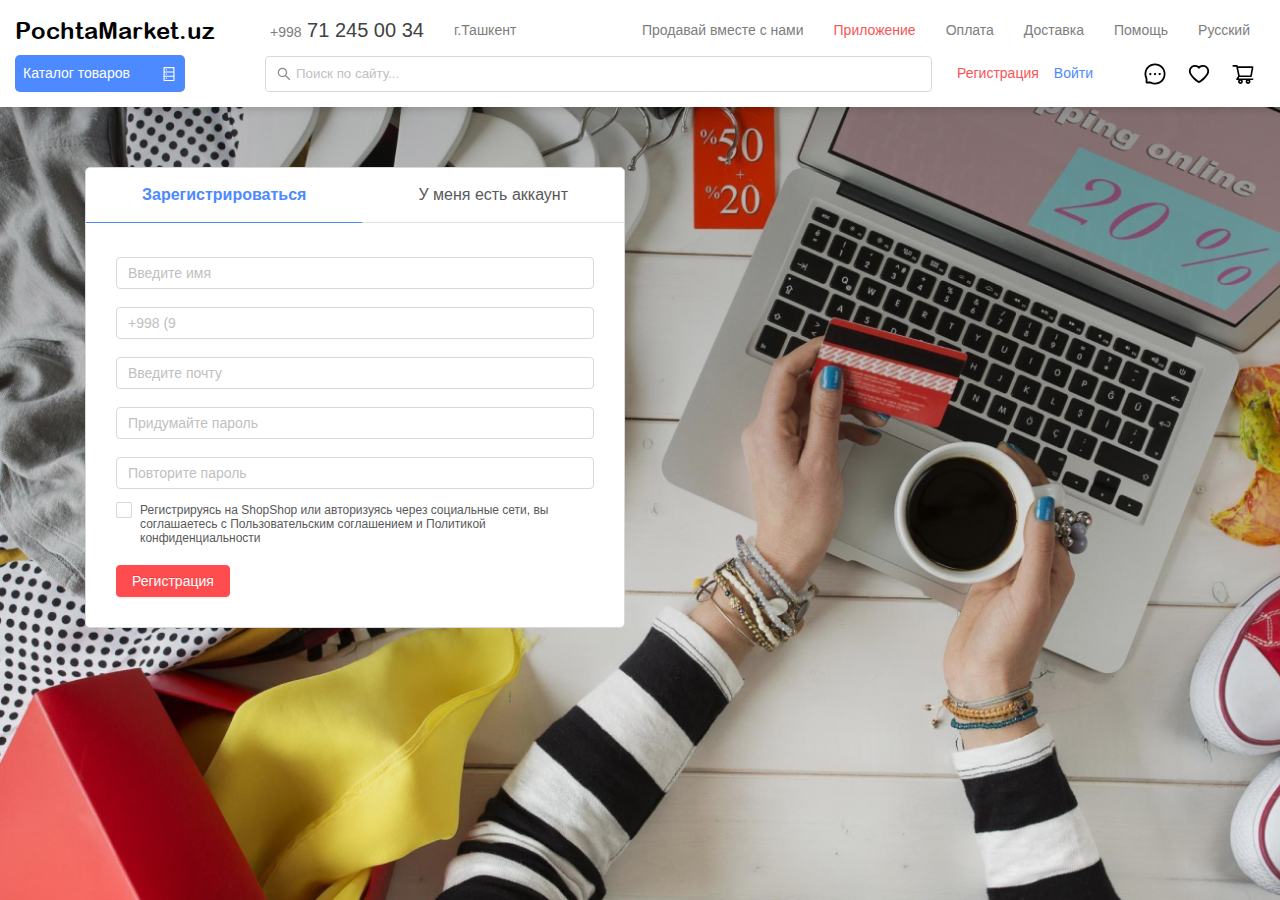
==== commit a113090d: "1" ====
--- a/login.html
+++ b/login.html
@@ -9,7 +9,7 @@
     <title>PochtaShop</title>
 </head>
 
-<body>
+<body class="login_page">
     <header class="header">
         <div class="header-container">
             <a href="#" class="navbar-toggle">
@@ -95,13 +95,13 @@
                 <form>
                     <input type="search" placeholder="Поиск по сайту..." class="form-control">
                     <a class="search-close"><svg xmlns="http://www.w3.org/2000/svg" class="icon icon-tabler icon-tabler-x" width="24" height="24" viewBox="0 0 24 24" stroke-width="1" stroke="#000000" fill="none" stroke-linecap="round" stroke-linejoin="round">
-                        <path stroke="none" d="M0 0h24v24H0z" />
-                        <line x1="18" y1="6" x2="6" y2="18" />
-                        <line x1="6" y1="6" x2="18" y2="18" />
-                    </svg></a>
+                            <path stroke="none" d="M0 0h24v24H0z" />
+                            <line x1="18" y1="6" x2="6" y2="18" />
+                            <line x1="6" y1="6" x2="18" y2="18" />
+                        </svg></a>
                 </form>
             </div>
-            <div class="search-result active" >
+            <div class="search-result active">
                 <div class="search-result-group">
                     <div class="group-items"><a href="#"><span>Шлепанцы, сабо и мюли женские </span><mark>Ef</mark><span>fa</span></a><a href="#"><span>Строительная техника </span><mark>Ef</mark><span>ko</span></a><a href="#"><span>Субстраты для растений Ultra </span><mark>Ef</mark><span>fect</span></a><a href="#"><span>Сандалии мужские </span><mark>Ef</mark><span>fa</span></a><a href="#"><span>Фотоаппараты Canon EOS 250D </span><mark>EF</mark><span>-S 18-55 IS STM</span></a><a href="#"><span>Фотоаппараты Canon EOS M100 </span><mark>EF</mark><span>-M15-45 IS STM Kit</span></a><a href="#"><span>Беззеркальные фотоаппараты Canon EOS M100 </span><mark>EF</mark><span>-M15-45 IS STM Kit</span></a></div>
                 </div>
@@ -624,9 +624,67 @@
             </div>
         </div>
     </header>
-    <section class="login">
+    <section class="mt-60 mb-60">
         <div class="container">
-
+            <div class="row ">
+                <div class="col-md-6">
+                    <div class="nav-tabs-horizontal">
+                        <ul class="nav nav-tabs  nav-tabs-line">
+                            <li class="active nav-item"><a class="nav-link" href="#tab-1">Зарегистрироваться</a></li>
+                            <li class="nav-item"><a class="nav-link" href="#tab-2">У меня есть аккаунт</a></li>
+                        </ul>
+                        <div class="tab-content">
+                            <div id="tab-1" class="tab-pane active">
+                                <div class="ant-row ant-form-item">
+                                    <div class="ant-col ant-form-item-control-wrapper">
+                                        <div class="ant-form-item-control">
+                                            <span class="ant-form-item-children"><input placeholder="Введите имя" type="text" class="ant-input"></span>
+                                        </div>
+                                    </div>
+                                </div>
+                                <div class="ant-row ant-form-item">
+                                    <div class="ant-col ant-form-item-control-wrapper">
+                                        <div class="ant-form-item-control">
+                                            <span class="ant-form-item-children"><input placeholder="+998 (9" type="text" class="ant-input"></span>
+                                        </div>
+                                    </div>
+                                </div>
+                                <div class="ant-row ant-form-item">
+                                    <div class="ant-col ant-form-item-control-wrapper">
+                                        <div class="ant-form-item-control">
+                                            <span class="ant-form-item-children"><input placeholder="Введите почту" type="text" class="ant-input"></span>
+                                        </div>
+                                    </div>
+                                </div>
+                                <div class="ant-row ant-form-item">
+                                    <div class="ant-col ant-form-item-control-wrapper">
+                                        <div class="ant-form-item-control">
+                                            <span class="ant-form-item-children"><input placeholder="Придумайте пароль" type="text" class="ant-input"></span>
+                                        </div>
+                                    </div>
+                                </div>
+                                <div class="ant-row ant-form-item">
+                                    <div class="ant-col ant-form-item-control-wrapper">
+                                        <div class="ant-form-item-control">
+                                            <span class="ant-form-item-children"><input placeholder="Повторите пароль" type="text" class="ant-input"></span>
+                                        </div>
+                                    </div>
+                                </div>
+                                <label class="ant-checkbox-wrapper mb-20">
+                                    <span class="ant-checkbox">
+                                        <input type="checkbox" class="ant-checkbox-input" value="">
+                                        <span class="ant-checkbox-inner"></span>
+                                    </span>
+                                    <span>Регистрируясь на ShopShop или авторизуясь через социальные сети, вы соглашаетесь с Пользовательским соглашением и Политикой конфиденциальности</span>
+                                </label>
+                                <button type="button" class="ant-btn ant-btn-danger" data-v-a1ccd506=""><span>Регистрация</span></button>
+                            </div>
+                            <div id="tab-2" class="tab-pane">
+                            </div>
+                        </div>
+                    </div>
+                </div>
+            </div>
         </div>
     </section>
     <script src="js/main.js"></script>
--- a/css/main.css
+++ b/css/main.css
@@ -1137,3 +1137,366 @@
     padding: 0;
     background: transparent;
     color: #9b9b9b; }
+
+.login_page {
+  background: url(../img/login.jpg) no-repeat;
+  min-height: 100vh;
+  -webkit-background-size: cover;
+  background-size: cover; }
+
+.nav-tabs-horizontal {
+  background: #FFFFFF;
+  border: 1px solid #D9D9D9;
+  -webkit-border-radius: 5px;
+  border-radius: 5px; }
+
+.nav-tabs-line {
+  position: relative;
+  border-bottom: 1px solid #E1E1E1; }
+
+.nav {
+  display: -ms-flexbox;
+  display: -webkit-box;
+  display: -webkit-flex;
+  display: flex;
+  -ms-flex-wrap: wrap;
+  -webkit-flex-wrap: wrap;
+  flex-wrap: wrap;
+  padding-left: 0;
+  margin-bottom: 0;
+  list-style: none; }
+
+.nav-link, .nav-link:hover {
+  display: block;
+  padding: .5rem 1rem;
+  text-decoration: none; }
+
+.nav-tabs-line .nav-item {
+  margin-bottom: -1px;
+  -webkit-box-flex: 1;
+  -webkit-flex-grow: 1;
+  -ms-flex-positive: 1;
+  flex-grow: 1;
+  font-size: 16px; }
+
+.nav-tabs-line .nav-item .nav-link {
+  padding: 15px 0;
+  border-color: transparent;
+  border-bottom: 1px solid transparent;
+  color: #595959;
+  overflow: hidden;
+  -webkit-border-radius: 0;
+  border-radius: 0;
+  text-align: center; }
+
+.nav-tabs-line .nav-item.active .nav-link {
+  color: #4D89FF;
+  background-color: transparent;
+  border-bottom: 1px solid #4D89FF;
+  font-weight: bold; }
+
+.tab-content {
+  padding: 30px; }
+
+.tab-content > .tab-pane {
+  display: none; }
+
+.tab-content > .tab-pane.active {
+  display: block; }
+
+.ant-row {
+  position: relative;
+  height: auto;
+  margin-right: 0;
+  margin-left: 0;
+  zoom: 1;
+  display: block;
+  -webkit-box-sizing: border-box;
+  box-sizing: border-box; }
+
+.ant-form-item {
+  -webkit-box-sizing: border-box;
+  box-sizing: border-box;
+  padding: 0;
+  color: rgba(0, 0, 0, 0.65);
+  font-size: 14px;
+  font-variant: tabular-nums;
+  line-height: 1.5;
+  list-style: none;
+  -webkit-font-feature-settings: "tnum";
+  font-feature-settings: "tnum";
+  margin: 0 0 10px;
+  vertical-align: top; }
+
+.ant-row:after, .ant-row:before {
+  display: table;
+  content: ""; }
+
+.ant-col {
+  position: relative;
+  min-height: 1px; }
+
+.ant-form-item-control {
+  position: relative;
+  line-height: 40px;
+  zoom: 1; }
+
+.ant-form-item-control:after, .ant-form-item-control:before {
+  display: table;
+  content: ""; }
+
+.ant-form-item-children {
+  position: relative; }
+
+.ant-input {
+  -webkit-box-sizing: border-box;
+  box-sizing: border-box;
+  margin: 0;
+  font-variant: tabular-nums;
+  list-style: none;
+  -webkit-font-feature-settings: "tnum";
+  font-feature-settings: "tnum";
+  position: relative;
+  display: inline-block;
+  width: 100%;
+  height: 32px;
+  padding: 4px 11px;
+  color: rgba(0, 0, 0, 0.65);
+  font-size: 14px;
+  line-height: 1.5;
+  background-color: #fff;
+  background-image: none;
+  border: 1px solid #d9d9d9;
+  -webkit-border-radius: 4px;
+  border-radius: 4px;
+  -webkit-transition: all .3s;
+  -o-transition: all .3s;
+  transition: all .3s; }
+
+[role=button], a, area, button, input:not([type=range]), label, select, summary, textarea {
+  -ms-touch-action: manipulation;
+  touch-action: manipulation; }
+
+input[type=number], input[type=password], input[type=text], textarea {
+  -webkit-appearance: none; }
+
+.ant-input:focus, .search_input:focus {
+  outline: 0;
+  -webkit-box-shadow: 0 0 0 2px rgba(24, 144, 255, 0.2);
+  box-shadow: 0 0 0 2px rgba(24, 144, 255, 0.2); }
+
+.ant-input:focus, .ant-input:hover, .search_input:focus {
+  border-color: #40a9ff;
+  border-right-width: 1px !important; }
+
+::-webkit-input-placeholder {
+  color: #bfbfbf; }
+
+:-ms-input-placeholder {
+  color: #bfbfbf; }
+
+::-ms-input-placeholder {
+  color: #bfbfbf; }
+
+::placeholder {
+  color: #bfbfbf; }
+
+:-ms-input-placeholder {
+  color: #bfbfbf; }
+
+::-ms-input-placeholder {
+  color: #bfbfbf; }
+
+.ant-checkbox-wrapper {
+  -webkit-box-sizing: border-box;
+  box-sizing: border-box;
+  margin: 0;
+  padding: 0;
+  color: rgba(0, 0, 0, 0.65);
+  font-size: 14px;
+  font-variant: tabular-nums;
+  line-height: 1.5;
+  list-style: none;
+  -webkit-font-feature-settings: "tnum";
+  font-feature-settings: "tnum";
+  display: inline-block;
+  line-height: unset;
+  cursor: pointer;
+  display: -webkit-box;
+  display: -webkit-flex;
+  display: -ms-flexbox;
+  display: flex; }
+
+.ant-checkbox {
+  -webkit-box-sizing: border-box;
+  box-sizing: border-box;
+  margin: 0;
+  padding: 0;
+  color: rgba(0, 0, 0, 0.65);
+  font-size: 14px;
+  font-variant: tabular-nums;
+  line-height: 1.5;
+  list-style: none;
+  -webkit-font-feature-settings: "tnum";
+  font-feature-settings: "tnum";
+  position: relative;
+  top: -.09em;
+  display: inline-block;
+  line-height: 1;
+  white-space: nowrap;
+  vertical-align: middle;
+  outline: none;
+  cursor: pointer; }
+
+.ant-checkbox-input {
+  position: absolute;
+  top: 0;
+  right: 0;
+  bottom: 0;
+  left: 0;
+  z-index: 1;
+  width: 100%;
+  height: 100%;
+  cursor: pointer;
+  opacity: 0; }
+
+.ant-checkbox-inner {
+  position: relative;
+  top: 0;
+  left: 0;
+  display: block;
+  width: 16px;
+  height: 16px;
+  background-color: #fff;
+  border: 1px solid #d9d9d9;
+  -webkit-border-radius: 2px;
+  border-radius: 2px;
+  border-collapse: separate;
+  -webkit-transition: all .3s;
+  -o-transition: all .3s;
+  transition: all .3s; }
+
+.ant-checkbox-inner:after {
+  position: absolute;
+  top: 50%;
+  left: 22%;
+  display: table;
+  width: 5.71428571px;
+  height: 9.14285714px;
+  border: 2px solid #fff;
+  border-top: 0;
+  border-left: 0;
+  -webkit-transform: rotate(45deg) scale(0) translate(-50%, -50%);
+  -ms-transform: rotate(45deg) scale(0) translate(-50%, -50%);
+  transform: rotate(45deg) scale(0) translate(-50%, -50%);
+  opacity: 0;
+  -webkit-transition: all 0.1s cubic-bezier(0.71, -0.46, 0.88, 0.6), opacity 0.1s;
+  -o-transition: all 0.1s cubic-bezier(0.71, -0.46, 0.88, 0.6), opacity 0.1s;
+  transition: all 0.1s cubic-bezier(0.71, -0.46, 0.88, 0.6), opacity 0.1s;
+  content: " "; }
+
+.ant-checkbox + span {
+  padding-right: 8px;
+  padding-left: 8px;
+  font-size: 12px;
+  line-height: 14px;
+  color: #595959; }
+
+.ant-checkbox-checked .ant-checkbox-inner:after {
+  position: absolute;
+  display: table;
+  border: 2px solid #fff;
+  border-top: 0;
+  border-left: 0;
+  -webkit-transform: rotate(45deg) scale(1) translate(-50%, -50%);
+  -ms-transform: rotate(45deg) scale(1) translate(-50%, -50%);
+  transform: rotate(45deg) scale(1) translate(-50%, -50%);
+  opacity: 1;
+  -webkit-transition: all 0.2s cubic-bezier(0.12, 0.4, 0.29, 1.46) 0.1s;
+  -o-transition: all 0.2s cubic-bezier(0.12, 0.4, 0.29, 1.46) 0.1s;
+  transition: all 0.2s cubic-bezier(0.12, 0.4, 0.29, 1.46) 0.1s;
+  content: " "; }
+
+.ant-checkbox-checked:after {
+  position: absolute;
+  top: 0;
+  left: 0;
+  width: 100%;
+  height: 100%;
+  border: 1px solid #1890ff;
+  -webkit-border-radius: 2px;
+  border-radius: 2px;
+  visibility: hidden;
+  -webkit-animation: antCheckboxEffect .36s ease-in-out;
+  animation: antCheckboxEffect .36s ease-in-out;
+  -webkit-animation-fill-mode: backwards;
+  animation-fill-mode: backwards;
+  content: ""; }
+
+.ant-btn {
+  line-height: 1.499;
+  position: relative;
+  display: inline-block;
+  font-weight: 400;
+  white-space: nowrap;
+  text-align: center;
+  background-image: none;
+  -webkit-box-shadow: 0 2px 0 rgba(0, 0, 0, 0.015);
+  box-shadow: 0 2px 0 rgba(0, 0, 0, 0.015);
+  cursor: pointer;
+  -webkit-transition: all 0.3s cubic-bezier(0.645, 0.045, 0.355, 1);
+  -o-transition: all 0.3s cubic-bezier(0.645, 0.045, 0.355, 1);
+  transition: all 0.3s cubic-bezier(0.645, 0.045, 0.355, 1);
+  -webkit-user-select: none;
+  -moz-user-select: none;
+  -ms-user-select: none;
+  user-select: none;
+  -ms-touch-action: manipulation;
+  touch-action: manipulation;
+  height: 32px;
+  padding: 0 15px;
+  font-size: 14px;
+  -webkit-border-radius: 4px;
+  border-radius: 4px;
+  color: rgba(0, 0, 0, 0.65);
+  background-color: #fff;
+  border: 1px solid #d9d9d9; }
+
+.ant-btn-primary {
+  color: #fff;
+  background-color: #1890ff;
+  border-color: #1890ff;
+  text-shadow: 0 -1px 0 rgba(0, 0, 0, 0.12);
+  -webkit-box-shadow: 0 2px 0 rgba(0, 0, 0, 0.045);
+  box-shadow: 0 2px 0 rgba(0, 0, 0, 0.045); }
+
+.ant-btn, .ant-btn:active, .ant-btn:focus {
+  outline: 0; }
+
+.ant-btn:focus, .ant-btn:hover {
+  color: #40a9ff;
+  background-color: #fff;
+  border-color: #40a9ff; }
+
+.ant-btn-primary:focus, .ant-btn-primary:hover {
+  color: #fff;
+  background-color: #40a9ff;
+  border-color: #40a9ff; }
+
+.ant-btn-danger {
+  color: #fff;
+  background-color: #ff4d4f;
+  border-color: #ff4d4f;
+  text-shadow: 0 -1px 0 rgba(0, 0, 0, 0.12);
+  -webkit-box-shadow: 0 2px 0 rgba(0, 0, 0, 0.045);
+  box-shadow: 0 2px 0 rgba(0, 0, 0, 0.045); }
+
+.ant-btn-danger.active, .ant-btn-danger:active {
+  color: #fff;
+  background-color: #d9363e;
+  border-color: #d9363e; }
+
+.ant-btn-danger:focus, .ant-btn-danger:hover {
+  color: #fff;
+  background-color: #ff7875;
+  border-color: #ff7875; }
--- a/css/responsive.css
+++ b/css/responsive.css
@@ -23,7 +23,8 @@
     font-size: 13px; } }
 
 @media only screen and (min-width: 992px) {
-  .navbar-toggle, .menu-down li.search_btn {
+  .navbar-toggle,
+  .menu-down li.search_btn {
     display: none; } }
 
 @media only screen and (max-width: 992px) {
@@ -98,4 +99,8 @@
   .features-item .features-content {
     color: #FFFFFF;
     font-size: 12px;
-    font-weight: bold; } }
+    font-weight: bold; }
+  .nav-tabs-line .nav-item {
+    font-size: 13px; }
+  .tab-content {
+    padding: 15px; } }
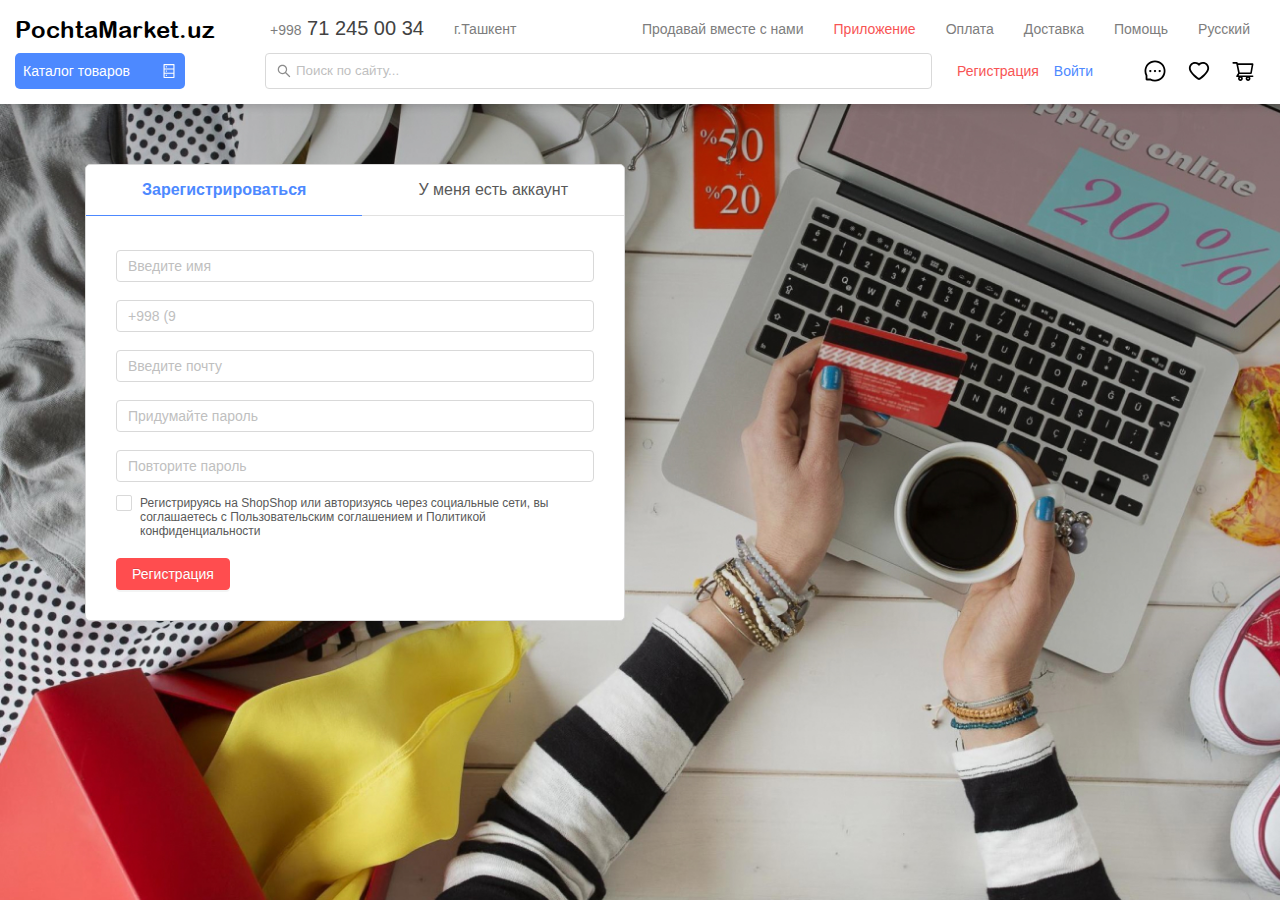
==== commit 057ff688: "1" ====
--- a/login.html
+++ b/login.html
@@ -626,7 +626,7 @@
     </header>
     <section class="mt-60 mb-60">
         <div class="container">
-            <div class="row ">
+             <div class="row ">
                 <div class="col-md-6">
                     <div class="nav-tabs-horizontal">
                         <ul class="nav nav-tabs  nav-tabs-line">
--- a/css/main.css
+++ b/css/main.css
@@ -393,6 +393,8 @@
   font-family: Arial, sans-serif;
   color: #000000;
   font-size: 14px;
+  line-height: 20px;
+  color: #000000;
   background: #F9F9F9; }
 
 a {
@@ -1166,7 +1168,8 @@
   margin-bottom: 0;
   list-style: none; }
 
-.nav-link, .nav-link:hover {
+.nav-link,
+.nav-link:hover {
   display: block;
   padding: .5rem 1rem;
   text-decoration: none; }
@@ -1228,7 +1231,8 @@
   margin: 0 0 10px;
   vertical-align: top; }
 
-.ant-row:after, .ant-row:before {
+.ant-row:after,
+.ant-row:before {
   display: table;
   content: ""; }
 
@@ -1241,7 +1245,8 @@
   line-height: 40px;
   zoom: 1; }
 
-.ant-form-item-control:after, .ant-form-item-control:before {
+.ant-form-item-control:after,
+.ant-form-item-control:before {
   display: table;
   content: ""; }
 
@@ -1273,19 +1278,33 @@
   -o-transition: all .3s;
   transition: all .3s; }
 
-[role=button], a, area, button, input:not([type=range]), label, select, summary, textarea {
+[role=button],
+a,
+area,
+button,
+input:not([type=range]),
+label,
+select,
+summary,
+textarea {
   -ms-touch-action: manipulation;
   touch-action: manipulation; }
 
-input[type=number], input[type=password], input[type=text], textarea {
+input[type=number],
+input[type=password],
+input[type=text],
+textarea {
   -webkit-appearance: none; }
 
-.ant-input:focus, .search_input:focus {
+.ant-input:focus,
+.search_input:focus {
   outline: 0;
   -webkit-box-shadow: 0 0 0 2px rgba(24, 144, 255, 0.2);
   box-shadow: 0 0 0 2px rgba(24, 144, 255, 0.2); }
 
-.ant-input:focus, .ant-input:hover, .search_input:focus {
+.ant-input:focus,
+.ant-input:hover,
+.search_input:focus {
   border-color: #40a9ff;
   border-right-width: 1px !important; }
 
@@ -1470,15 +1489,19 @@
   -webkit-box-shadow: 0 2px 0 rgba(0, 0, 0, 0.045);
   box-shadow: 0 2px 0 rgba(0, 0, 0, 0.045); }
 
-.ant-btn, .ant-btn:active, .ant-btn:focus {
+.ant-btn,
+.ant-btn:active,
+.ant-btn:focus {
   outline: 0; }
 
-.ant-btn:focus, .ant-btn:hover {
+.ant-btn:focus,
+.ant-btn:hover {
   color: #40a9ff;
   background-color: #fff;
   border-color: #40a9ff; }
 
-.ant-btn-primary:focus, .ant-btn-primary:hover {
+.ant-btn-primary:focus,
+.ant-btn-primary:hover {
   color: #fff;
   background-color: #40a9ff;
   border-color: #40a9ff; }
@@ -1491,12 +1514,272 @@
   -webkit-box-shadow: 0 2px 0 rgba(0, 0, 0, 0.045);
   box-shadow: 0 2px 0 rgba(0, 0, 0, 0.045); }
 
-.ant-btn-danger.active, .ant-btn-danger:active {
+.ant-btn-danger.active,
+.ant-btn-danger:active {
   color: #fff;
   background-color: #d9363e;
   border-color: #d9363e; }
 
-.ant-btn-danger:focus, .ant-btn-danger:hover {
+.ant-btn-danger:focus,
+.ant-btn-danger:hover {
   color: #fff;
   background-color: #ff7875;
   border-color: #ff7875; }
+
+.ant-breadcrumb {
+  -webkit-box-sizing: border-box;
+  box-sizing: border-box;
+  margin: 0;
+  padding: 0;
+  color: rgba(0, 0, 0, 0.65);
+  font-variant: tabular-nums;
+  line-height: 1.5;
+  list-style: none;
+  -webkit-font-feature-settings: "tnum";
+  font-feature-settings: "tnum";
+  color: rgba(0, 0, 0, 0.45);
+  font-size: 14px; }
+
+.ant-breadcrumb-separator {
+  margin: 0 8px;
+  color: rgba(0, 0, 0, 0.45); }
+
+.ant-breadcrumb a {
+  color: rgba(0, 0, 0, 0.45);
+  -webkit-transition: color .3s;
+  -o-transition: color .3s;
+  transition: color .3s; }
+
+.productimagewrap {
+  display: -webkit-box;
+  display: -webkit-flex;
+  display: -ms-flexbox;
+  display: flex;
+  -webkit-box-align: start;
+  -webkit-align-items: flex-start;
+  -ms-flex-align: start;
+  align-items: flex-start; }
+
+.product_img_s {
+  width: 65px;
+  margin-right: 20px;
+  display: -webkit-box;
+  display: -webkit-flex;
+  display: -ms-flexbox;
+  display: flex;
+  -webkit-box-orient: vertical;
+  -webkit-box-direction: normal;
+  -webkit-flex-direction: column;
+  -ms-flex-direction: column;
+  flex-direction: column; }
+  .product_img_s a {
+    margin-bottom: 10px;
+    opacity: 0.5; }
+    .product_img_s a.active {
+      opacity: 1; }
+
+.product_img_l {
+  display: -webkit-box;
+  display: -webkit-flex;
+  display: -ms-flexbox;
+  display: flex;
+  background-color: #fff; }
+
+.title {
+  font-size: 24px;
+  line-height: 28px;
+  color: #000000;
+  font-weight: normal;
+  margin: 20px 0 30px; }
+
+.product_price .new {
+  font-weight: 900;
+  font-size: 36px;
+  color: #000000;
+  display: block;
+  margin-bottom: 10px; }
+  .product_price .new .sum {
+    font-size: 24px;
+    font-weight: 400; }
+
+.product_price .old {
+  -webkit-text-decoration-line: line-through;
+  text-decoration-line: line-through;
+  font-size: 24px;
+  color: #F85454;
+  display: block;
+  font-weight: 400; }
+
+.product_param {
+  margin: 30px 0; }
+  .product_param li {
+    font-size: 14px;
+    line-height: 23px;
+    color: #7D7D7D; }
+
+.product_variant {
+  display: -webkit-box;
+  display: -webkit-flex;
+  display: -ms-flexbox;
+  display: flex;
+  -webkit-flex-wrap: wrap;
+  -ms-flex-wrap: wrap;
+  flex-wrap: wrap;
+  margin-bottom: 25px; }
+  .product_variant li {
+    -webkit-border-radius: 3px;
+    border-radius: 3px;
+    cursor: pointer;
+    margin-right: 12px;
+    margin-bottom: 12px;
+    border: 2px solid #fff; }
+    .product_variant li.active {
+      border: 2px solid #000000; }
+  .product_variant a {
+    width: 58px;
+    height: 58px;
+    display: -webkit-box;
+    display: -webkit-flex;
+    display: -ms-flexbox;
+    display: flex;
+    -webkit-box-pack: center;
+    -webkit-justify-content: center;
+    -ms-flex-pack: center;
+    justify-content: center;
+    -webkit-box-align: center;
+    -webkit-align-items: center;
+    -ms-flex-align: center;
+    align-items: center;
+    -webkit-border-radius: 5px;
+    border-radius: 5px; }
+
+.details-action-icon {
+  height: 50px;
+  width: 50px;
+  border: 0;
+  background: #c9dafb;
+  -webkit-border-radius: 50px;
+  border-radius: 50px;
+  margin-right: 13px;
+  color: #fe4536;
+  font-size: 15px;
+  display: flex-inline;
+  -webkit-box-pack: center;
+  -webkit-justify-content: center;
+  -ms-flex-pack: center;
+  justify-content: center;
+  -webkit-box-align: center;
+  -webkit-align-items: center;
+  -ms-flex-align: center;
+  align-items: center; }
+
+.details-action-icon:hover {
+  background: #4D89FF;
+  color: #fff; }
+  .details-action-icon:hover svg {
+    fill: #fff; }
+    .details-action-icon:hover svg path {
+      fill: #fff; }
+
+.product-details-action {
+  margin-bottom: 30px; }
+
+.cart-plus-minus {
+  display: inline-block;
+  position: relative;
+  margin-right: 15px; }
+  .cart-plus-minus input {
+    height: 50px;
+    width: 160px;
+    border: 0;
+    text-align: center;
+    -moz-appearance: none;
+    -webkit-appearance: none;
+    appearance: none;
+    background: #c9dafb;
+    -webkit-border-radius: 30px;
+    border-radius: 30px;
+    font-weight: 500;
+    color: #747691;
+    font-size: 16px; }
+  .cart-plus-minus .qtybutton {
+    position: absolute;
+    top: 5px;
+    left: 5px;
+    font-size: 20px;
+    color: #c4bedd;
+    cursor: pointer;
+    line-height: 1;
+    width: 40px;
+    height: 40px;
+    background: #fff;
+    font-size: 16px;
+    text-align: center;
+    line-height: 40px;
+    font-weight: 500;
+    -webkit-border-radius: 50%;
+    border-radius: 50%;
+    -webkit-transition: .3s;
+    -o-transition: .3s;
+    transition: .3s; }
+  .cart-plus-minus .inc {
+    left: auto;
+    right: 5px; }
+
+.p-20 {
+  padding: 20px; }
+
+button {
+  outline: none; }
+  button:hover, button:focus {
+    outline: none; }
+
+.details-cart {
+  margin-top: 30px; }
+  .details-cart .ant-btn {
+    width: 280px;
+    padding: 20px 0;
+    font-size: 23px;
+    line-height: 1;
+    height: 70px;
+    background-image: url(../img/cart-w.png);
+    background-repeat: no-repeat;
+    background-position: 92% center; }
+
+.product-info-list li {
+  font-size: 15px;
+  line-height: 18px;
+  color: #000000;
+  margin-bottom: 15px; }
+
+.read_more {
+  text-decoration: underline;
+  color: #4D89FF; }
+
+hr {
+  margin-top: 20px;
+  margin-bottom: 20px;
+  border: 0;
+  border-top: 1px solid #F4F4F4; }
+
+table.product_table {
+  width: 100%;
+  font-size: 13px;
+  line-height: normal;
+  table-layout: fixed;
+  margin-bottom: 20px; }
+  table.product_table td {
+    vertical-align: top;
+    padding: 15px 10px 8px;
+    border-bottom: 1px solid #eee;
+    overflow-wrap: break-word;
+    word-wrap: break-word; }
+    table.product_table td:first-child {
+      padding-left: 0;
+      padding-right: 0; }
+    table.product_table td:last-child {
+      text-align: right;
+      padding-right: 0; }
+
+.maxw-350 {
+  max-width: 450px !important; }
--- a/css/responsive.css
+++ b/css/responsive.css
@@ -103,4 +103,13 @@
   .nav-tabs-line .nav-item {
     font-size: 13px; }
   .tab-content {
-    padding: 15px; } }
+    padding: 15px; }
+  .title {
+    font-size: 18px;
+    line-height: 23px; }
+  .product_price .new {
+    font-size: 25px; }
+    .product_price .new .sum {
+      font-size: 18px; }
+  .product_price .old {
+    font-size: 18px; } }
